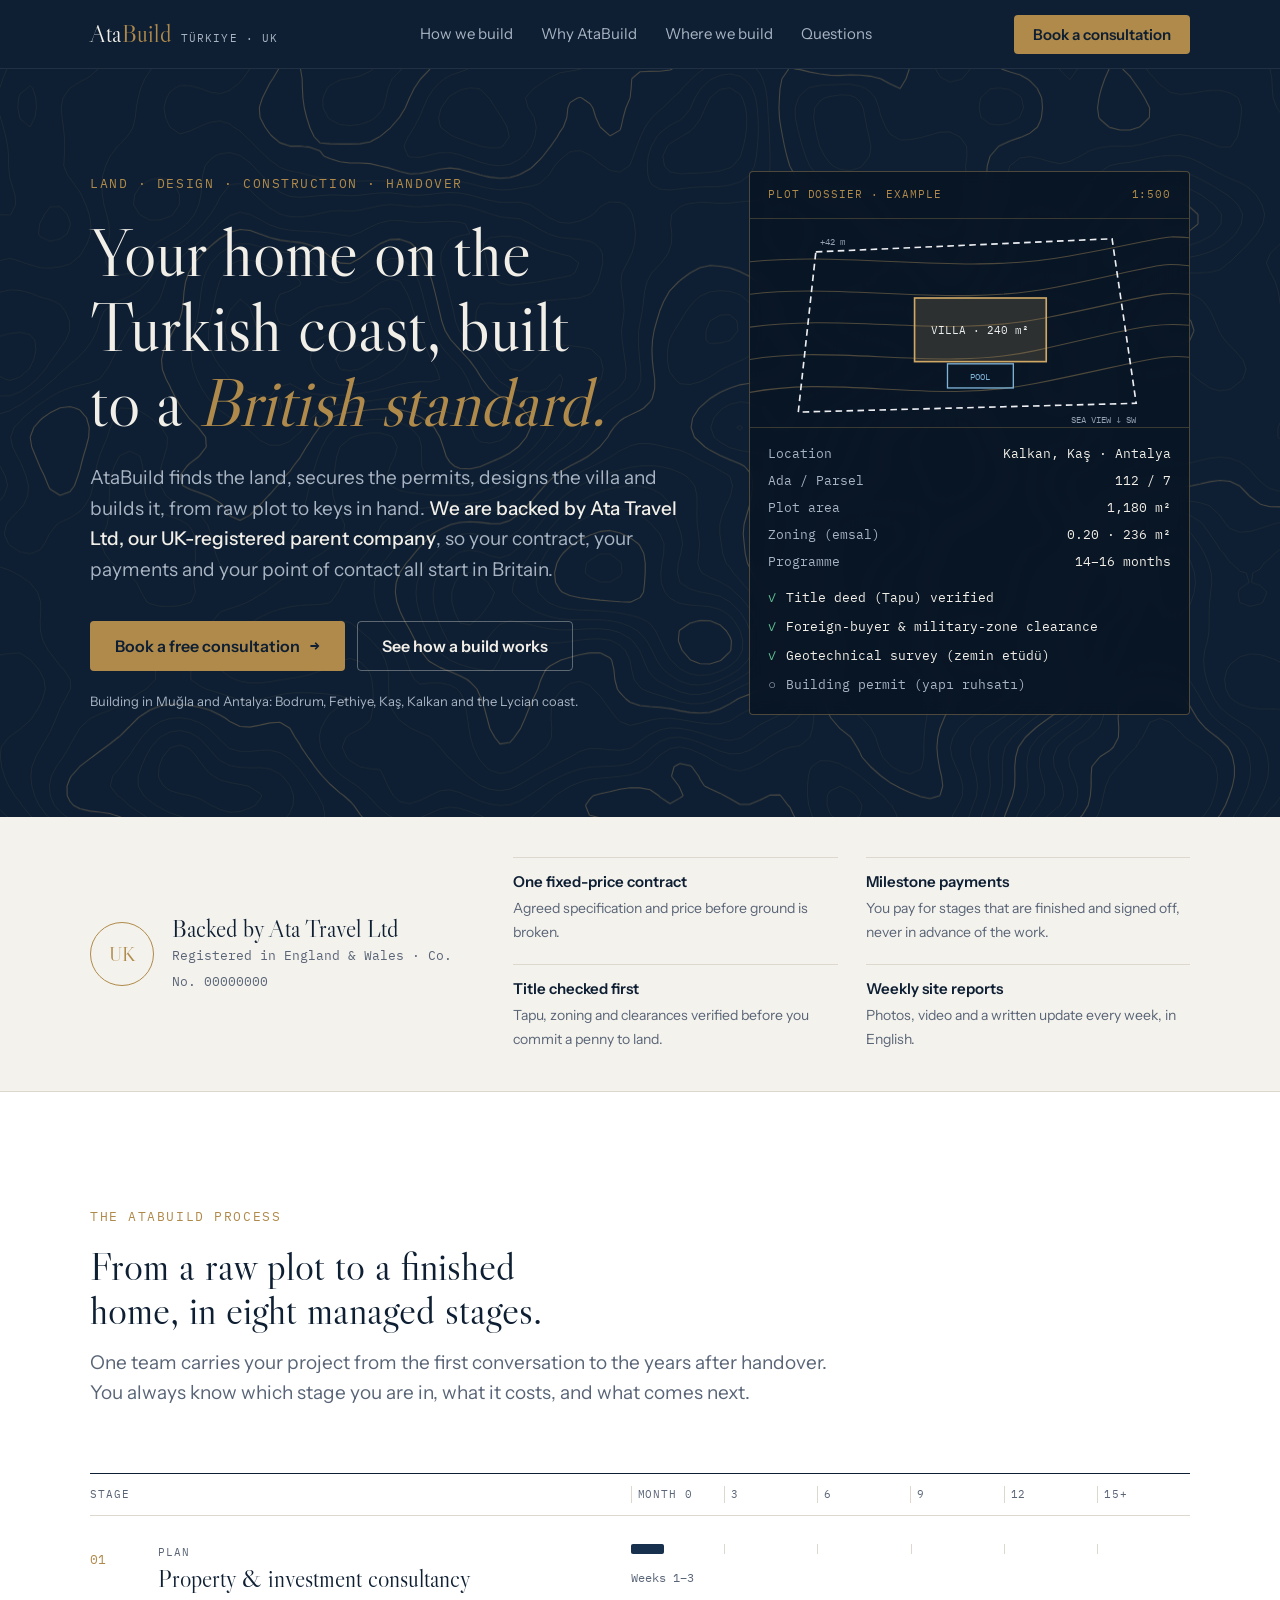
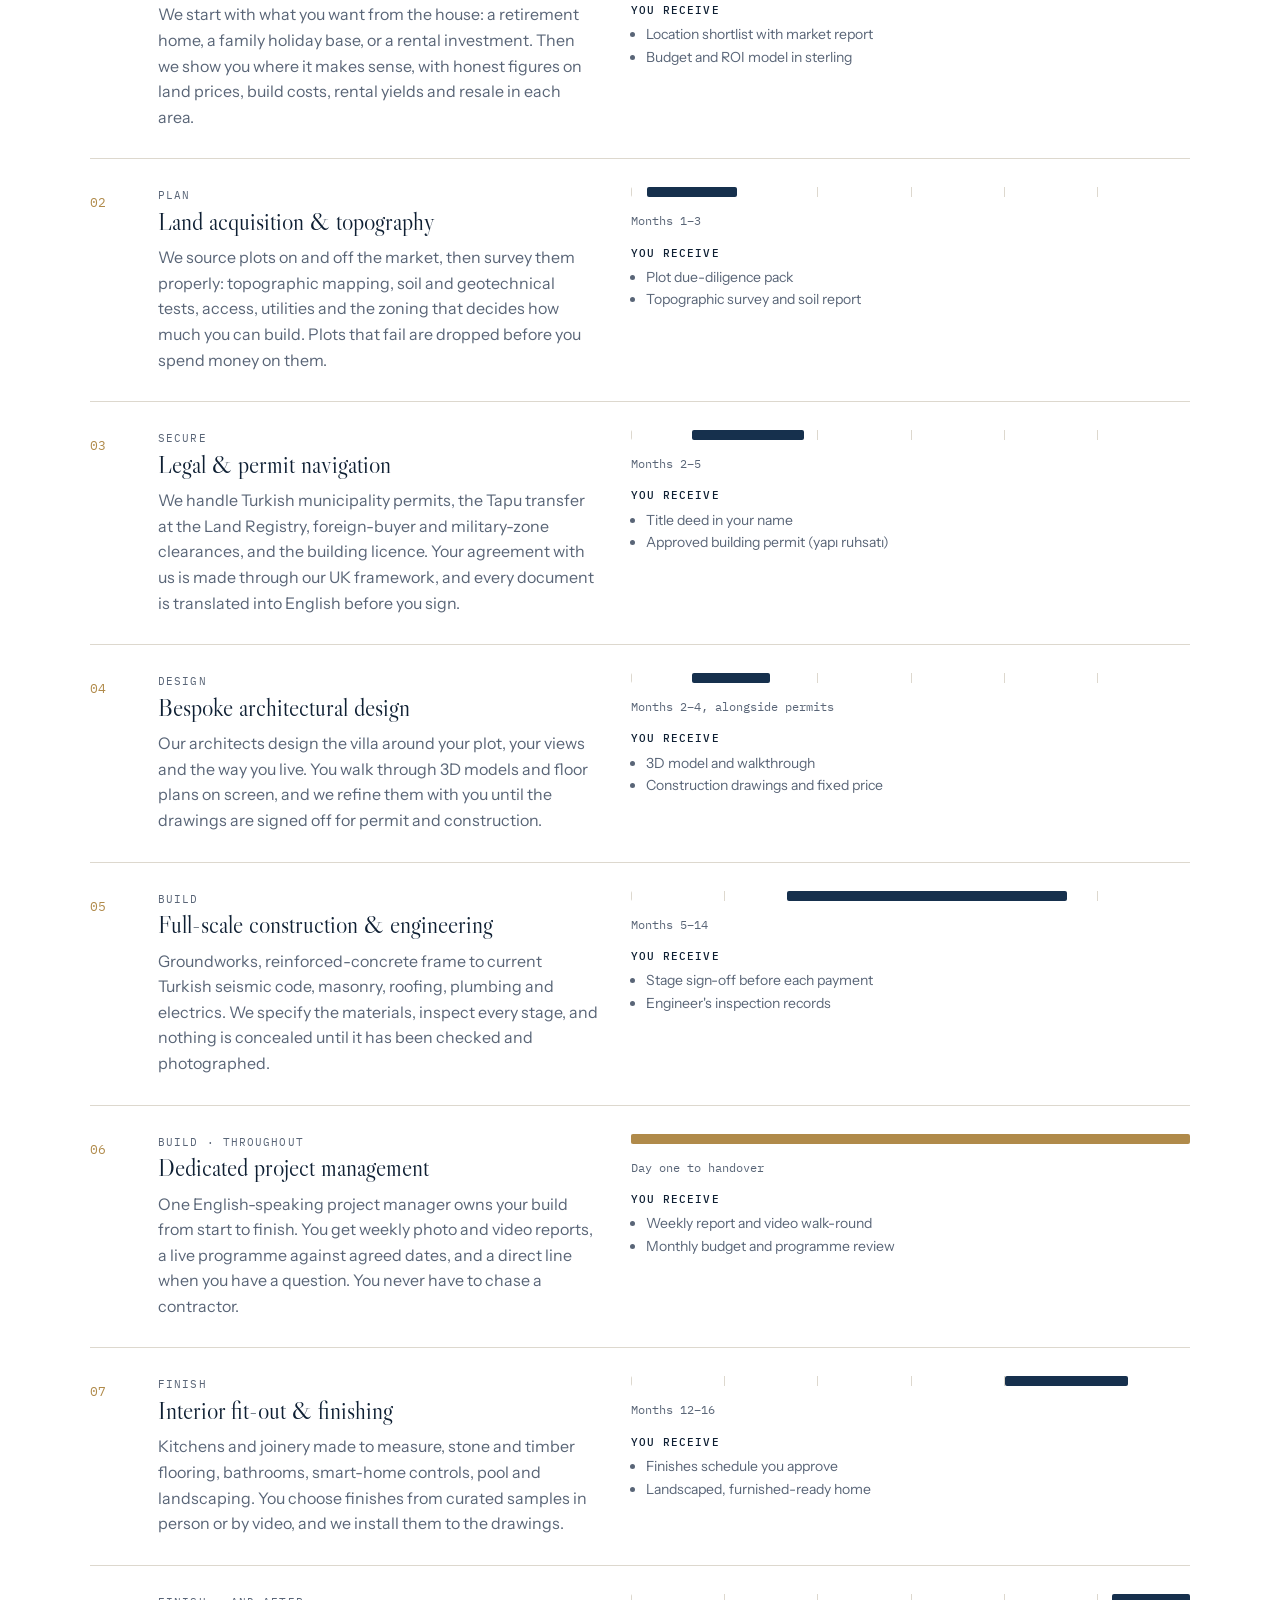
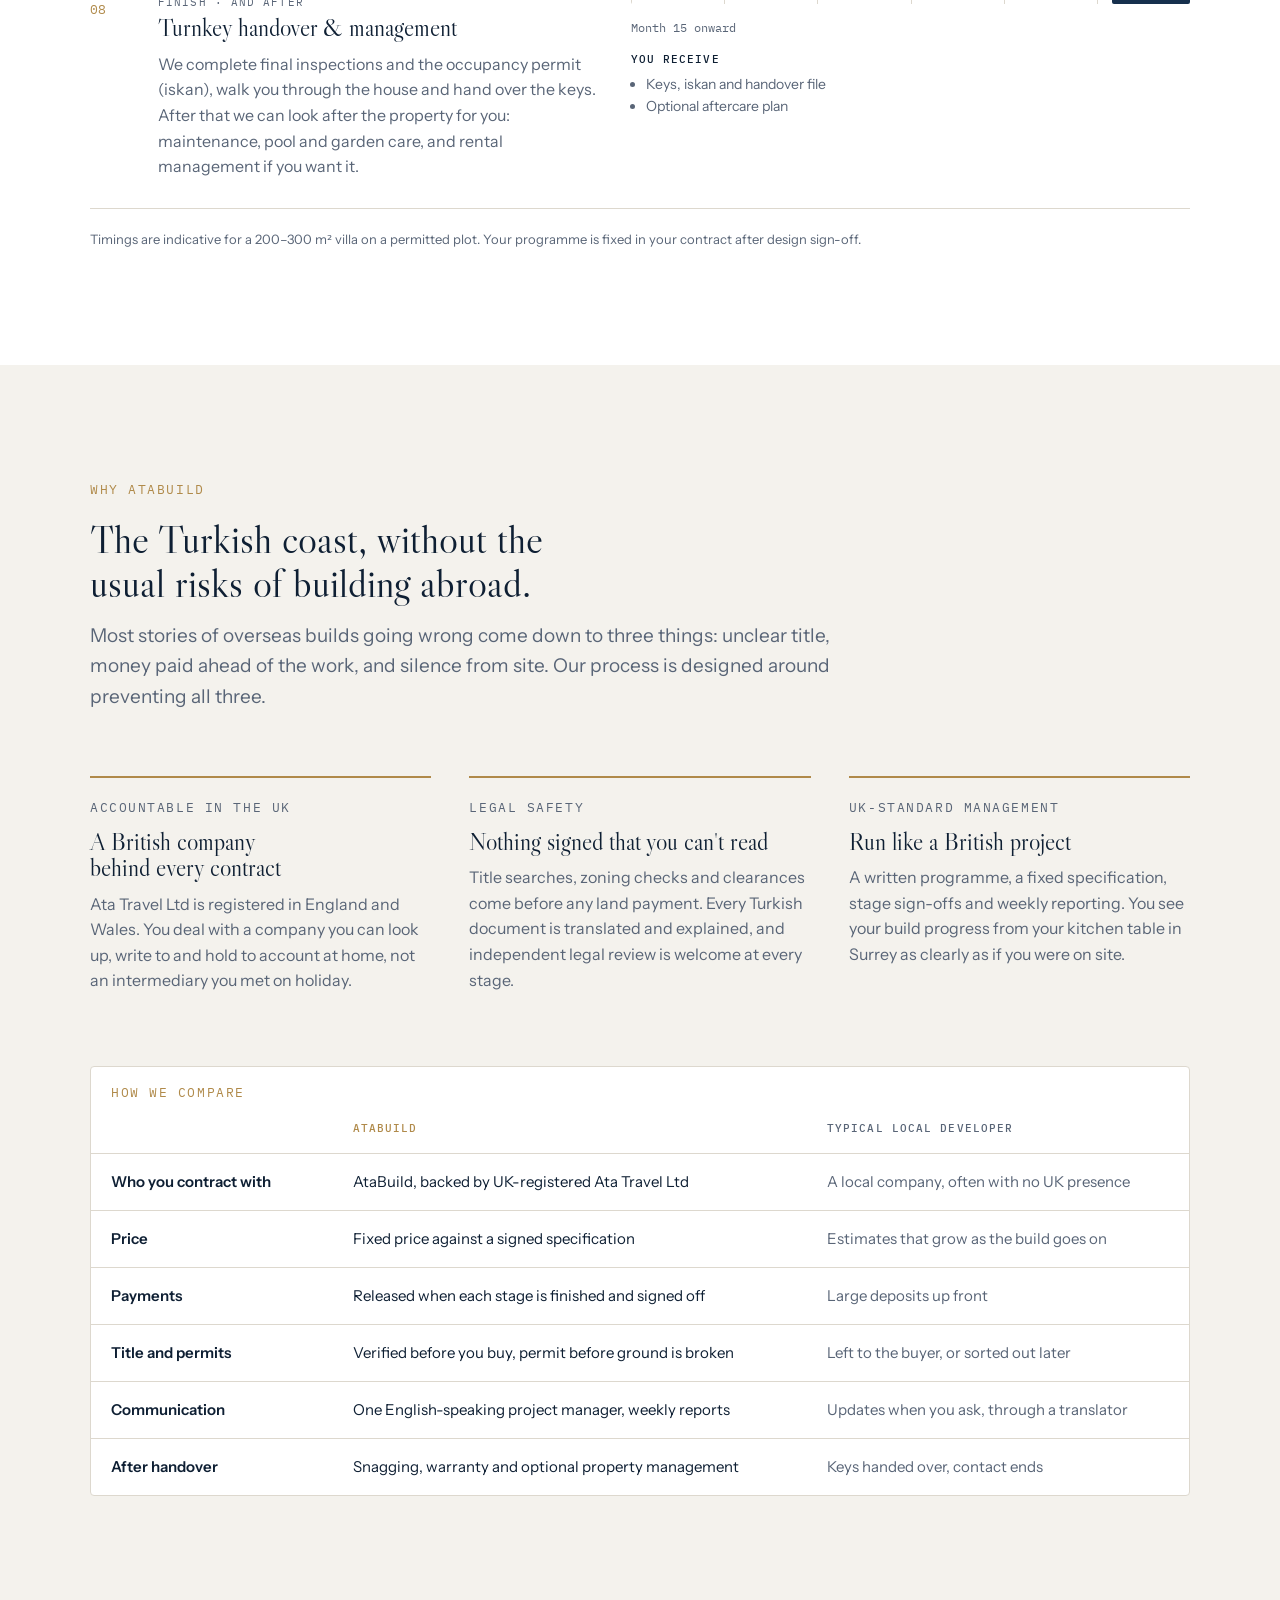
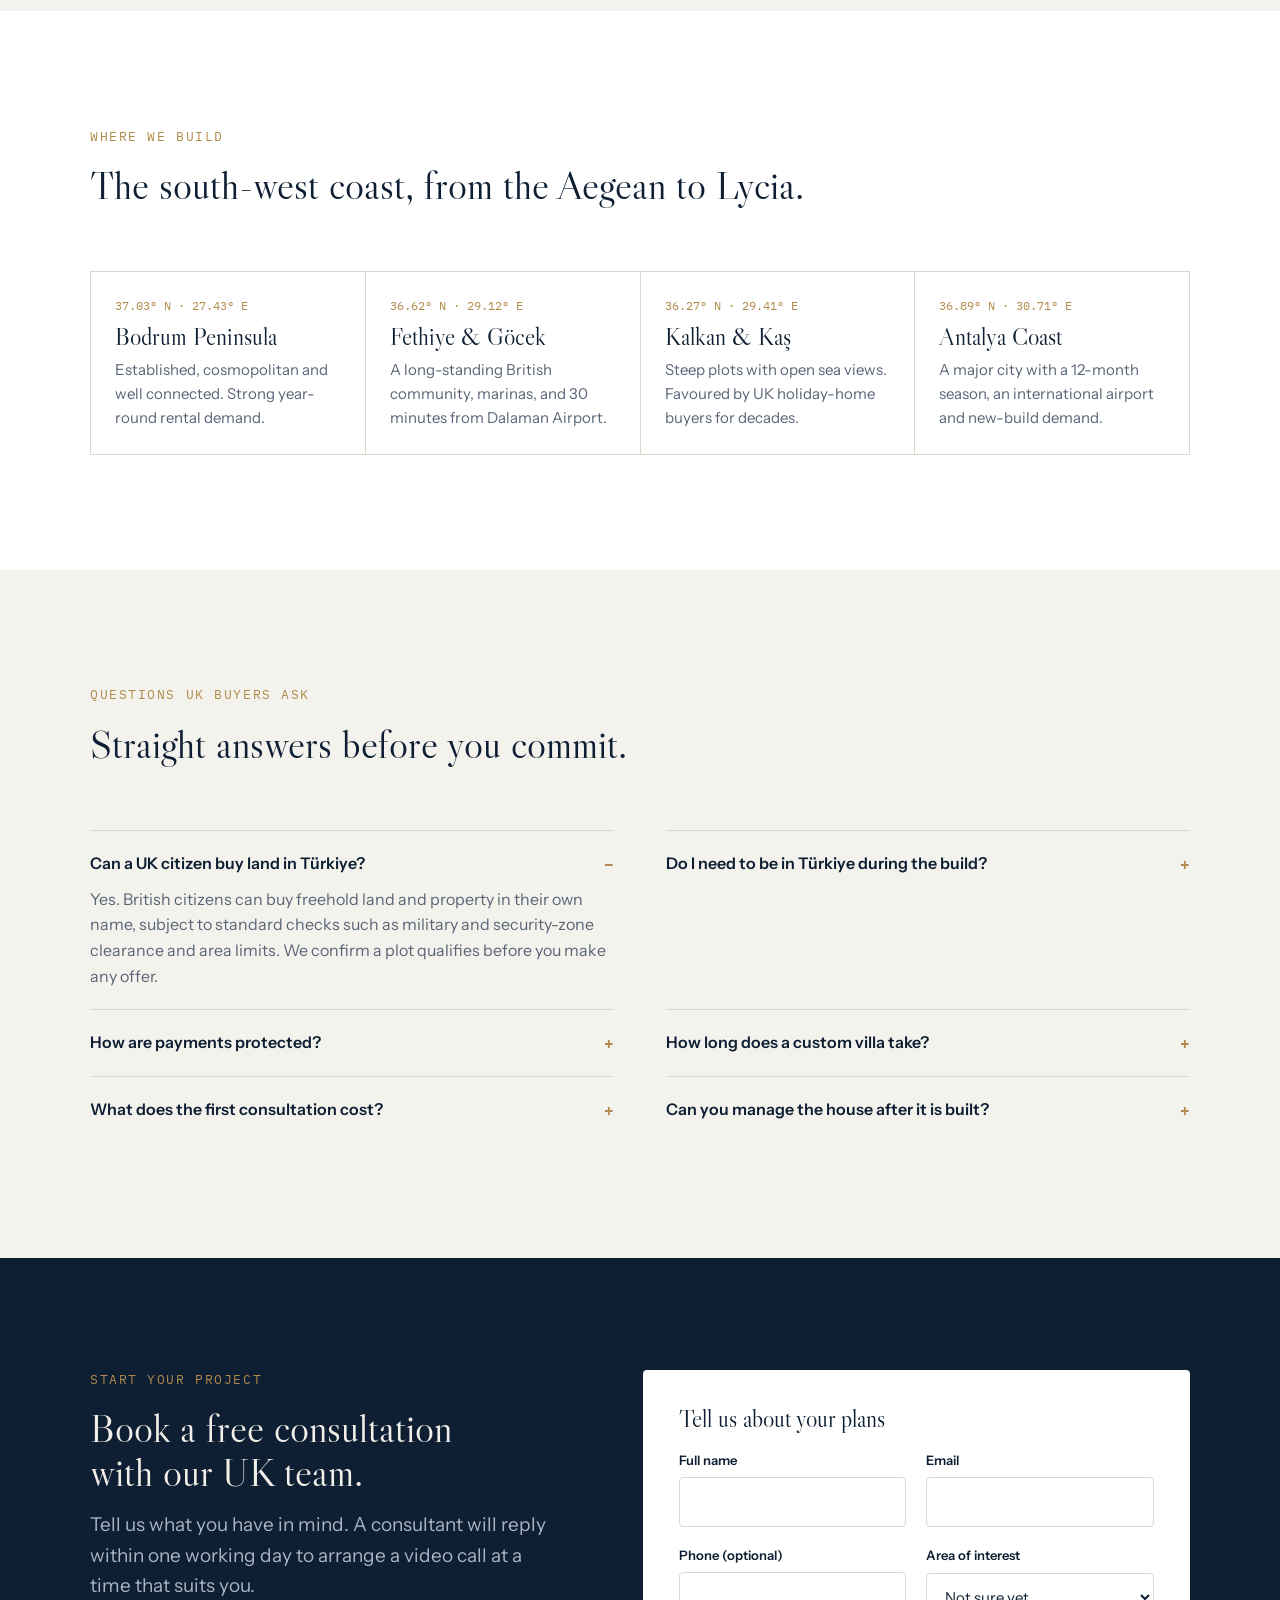
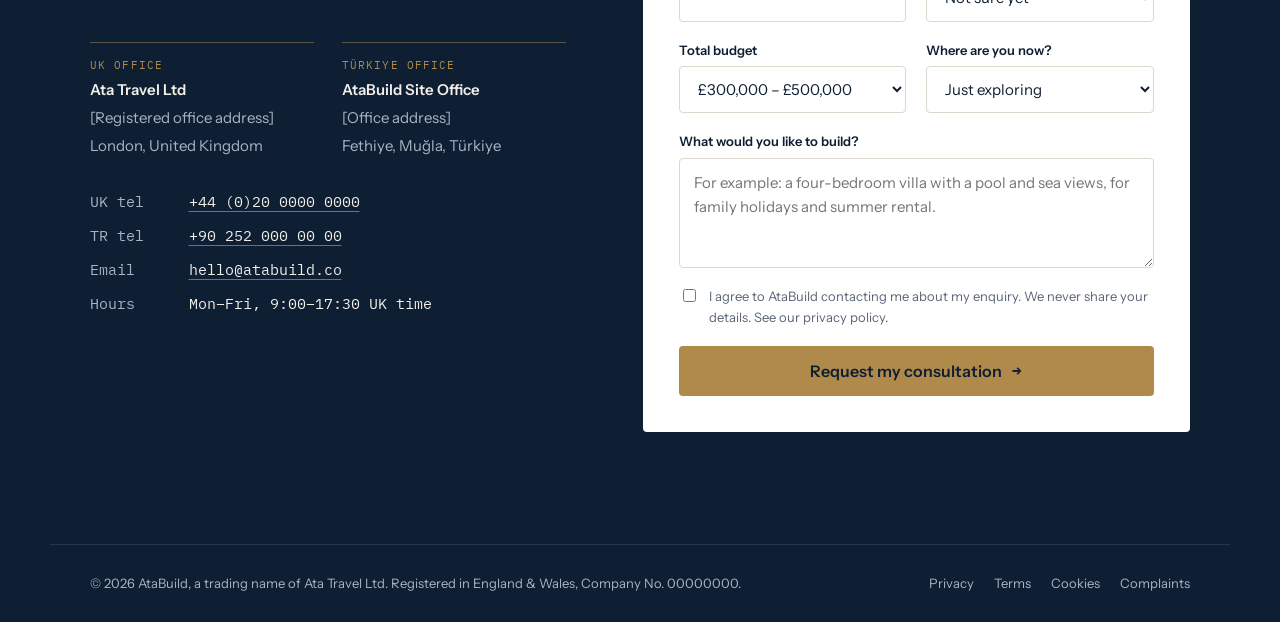
==== index.html @ a00324bf "Add AtaBuild homepage with wireframe and copy deck Co-Authored-By: Claude Opus 5.5 <noreply@anthropi" ====
<!doctype html>
<html lang="en-GB">
<head>
<meta charset="utf-8">
<meta name="viewport" content="width=device-width, initial-scale=1, viewport-fit=cover">
<title>AtaBuild</title>
<meta name="description" content="AtaBuild designs and builds custom homes on Türkiye's south-west coast for UK buyers. Land, permits, architecture, construction and handover, backed by UK-registered Ata Travel Ltd.">
<link rel="preconnect" href="https://fonts.googleapis.com">
<link rel="preconnect" href="https://fonts.gstatic.com" crossorigin>
<link rel="stylesheet" href="https://fonts.googleapis.com/css2?family=Libre+Caslon+Display&family=Instrument+Sans:wght@400;500;600&family=IBM+Plex+Mono:wght@400;500&display=swap">
<style>
/* Layout concept: a survey sheet. Navy title block up top, a plot dossier beside the headline,
   the process laid out as a construction programme (phases × months), and a site-office footer. */
:root{
  --navy:#0E1F33;        /* brand navy, constant across themes for hero + footer */
  --navy-2:#16304D;
  --gold:#B08A4A;        /* sand-gold accent */
  --gold-soft:#E4D3B2;
  --bg:#FFFFFF;
  --bg-alt:#F4F2ED;      /* sand-tinted white */
  --surface:#FFFFFF;
  --fg:#0E1F33;
  --muted:#596577;
  --line:#DDD8CE;
  --on-navy:#F2EFE8;
  --on-navy-muted:#A9B4C3;
  --ok:#2F7D5B;
  --bar:#16304D;
  --font-display:"Libre Caslon Display", "Baskerville", "Georgia", serif;
  --font-body:"Instrument Sans", "Segoe UI", system-ui, sans-serif;
  --font-mono:"IBM Plex Mono", ui-monospace, "SFMono-Regular", Menlo, monospace;
  --step--1:0.8125rem; --step-0:1rem; --step-1:1.1875rem; --step-2:1.5rem;
  --step-3:clamp(1.75rem,1.3rem + 1.8vw,2.5rem); --step-4:clamp(2.4rem,1.6rem + 3.6vw,4.25rem);
  --wrap:1180px; --gutter:clamp(16px,4vw,40px); --radius:4px;
}
@media (prefers-color-scheme: dark){
  :root:not([data-theme="light"]){
    --navy:#081321; --navy-2:#10223A; --gold:#CFA866; --gold-soft:#3A3122;
    --bg:#0B1624; --bg-alt:#0F1D2F; --surface:#122339; --fg:#ECEEF1; --muted:#9DA9B8;
    --line:#22364E; --on-navy:#ECEEF1; --on-navy-muted:#93A1B3; --ok:#5FBF92; --bar:#4F7299; color-scheme:dark;
  }
}
:root[data-theme="dark"]{
  --navy:#081321; --navy-2:#10223A; --gold:#CFA866; --gold-soft:#3A3122;
  --bg:#0B1624; --bg-alt:#0F1D2F; --surface:#122339; --fg:#ECEEF1; --muted:#9DA9B8;
  --line:#22364E; --on-navy:#ECEEF1; --on-navy-muted:#93A1B3; --ok:#5FBF92; --bar:#4F7299; color-scheme:dark;
}

*{box-sizing:border-box}
html{scroll-behavior:smooth}
@media (prefers-reduced-motion: reduce){html{scroll-behavior:auto}*{transition:none!important;animation:none!important}}
body{margin:0;background:var(--bg);color:var(--fg);font-family:var(--font-body);font-size:var(--step-0);line-height:1.6;-webkit-font-smoothing:antialiased}
img{max-width:100%}
a{color:inherit}
:focus-visible{outline:2px solid var(--gold);outline-offset:3px}
h1,h2,h3{font-family:var(--font-display);font-weight:400;line-height:1.1;text-wrap:balance;margin:0}
p{margin:0}
.wrap{max-width:var(--wrap);margin-inline:auto;padding-inline:var(--gutter)}
.eyebrow{font-family:var(--font-mono);font-size:var(--step--1);letter-spacing:.12em;text-transform:uppercase;color:var(--gold)}
.lede{color:var(--muted);font-size:var(--step-1);max-width:60ch}
.section{padding-block:clamp(64px,9vw,120px)}
.section-head{display:grid;gap:16px;margin-bottom:clamp(40px,5vw,64px);max-width:760px}
.section-head h2{font-size:var(--step-3)}

/* Buttons */
.btn{display:inline-flex;align-items:center;gap:10px;font:600 var(--step-0)/1 var(--font-body);padding:16px 24px;border-radius:var(--radius);text-decoration:none;border:1px solid transparent;cursor:pointer;transition:background .2s,color .2s,border-color .2s}
.btn-gold{background:var(--gold);color:#0E1F33}
.btn-gold:hover{background:#C9A260}
.btn-ghost{border-color:rgba(242,239,232,.35);color:var(--on-navy)}
.btn-ghost:hover{border-color:var(--gold);color:var(--gold)}
.btn .arrow{font-family:var(--font-mono)}

/* Header */
.site-header{position:sticky;top:env(safe-area-inset-top,0px);z-index:20;background:var(--navy);color:var(--on-navy);border-bottom:1px solid rgba(255,255,255,.08)}
.nav{display:flex;align-items:center;justify-content:space-between;gap:24px;min-height:68px;flex-wrap:wrap}
.logo{display:flex;align-items:baseline;gap:10px;text-decoration:none}
.logo b{font-family:var(--font-display);font-weight:400;font-size:1.5rem;letter-spacing:.01em}
.logo b span{color:var(--gold)}
.logo small{font-family:var(--font-mono);font-size:.6875rem;letter-spacing:.1em;color:var(--on-navy-muted);text-transform:uppercase}
.nav ul{display:flex;gap:28px;list-style:none;margin:0;padding:0;font-size:.9375rem}
.nav ul a{text-decoration:none;color:var(--on-navy-muted)}
.nav ul a:hover{color:var(--on-navy)}
.nav .btn{padding:11px 18px;font-size:.9375rem}
@media (max-width:880px){.nav ul{display:none}}
@media (max-width:420px){.logo small{display:none}}

/* Hero */
.hero{position:relative;background:var(--navy);color:var(--on-navy);overflow:hidden}
.hero canvas{position:absolute;inset:0;width:100%;height:100%;opacity:.55}
.hero-inner{position:relative;display:grid;grid-template-columns:minmax(0,1.35fr) minmax(0,1fr);gap:clamp(32px,5vw,72px);align-items:center;padding-block:clamp(56px,8vw,112px)}
@media (max-width:900px){.hero-inner{grid-template-columns:minmax(0,1fr)}}
.hero h1{font-size:var(--step-4);margin-block:20px 24px}
.hero h1 em{font-style:italic;color:var(--gold)}
.hero .sub{font-size:var(--step-1);color:var(--on-navy-muted);max-width:56ch}
.hero .sub strong{color:var(--on-navy);font-weight:500}
.ctas{display:flex;flex-wrap:wrap;gap:12px;margin-top:36px}
.hero-note{margin-top:20px;font-size:var(--step--1);color:var(--on-navy-muted)}

/* Plot dossier card */
.dossier{background:rgba(8,19,33,.72);backdrop-filter:blur(6px);border:1px solid rgba(207,168,102,.35);border-radius:var(--radius);font-family:var(--font-mono);font-size:.8125rem;min-width:0}
.dossier header{display:flex;justify-content:space-between;gap:12px;padding:14px 18px;border-bottom:1px solid rgba(207,168,102,.25);color:var(--gold);letter-spacing:.08em;text-transform:uppercase;font-size:.6875rem}
.dossier svg{display:block;width:100%;height:auto;border-bottom:1px solid rgba(207,168,102,.25)}
.dossier dl{display:grid;grid-template-columns:auto 1fr;gap:6px 16px;margin:0;padding:16px 18px;color:var(--on-navy-muted)}
.dossier dd{margin:0;color:var(--on-navy);text-align:right;font-variant-numeric:tabular-nums}
.dossier ol{list-style:none;margin:0;padding:0 18px 18px;display:grid;gap:8px;color:var(--on-navy)}
.dossier li{display:flex;gap:10px;align-items:baseline}
.dossier li::before{content:"✓";color:#5FBF92}
.dossier li.pending::before{content:"○";color:var(--on-navy-muted)}
.dossier li.pending{color:var(--on-navy-muted)}

/* Trust banner */
.trust{background:var(--bg-alt);border-bottom:1px solid var(--line)}
.trust-inner{display:grid;grid-template-columns:minmax(0,1.1fr) minmax(0,2fr);gap:clamp(24px,4vw,56px);padding-block:40px;align-items:center}
@media (max-width:900px){.trust-inner{grid-template-columns:minmax(0,1fr)}}
.seal{display:flex;gap:18px;align-items:center}
.seal-mark{flex:none;width:64px;height:64px;border-radius:50%;border:1.5px solid var(--gold);display:grid;place-items:center;font-family:var(--font-display);font-size:1.25rem;color:var(--gold)}
.seal strong{display:block;font-family:var(--font-display);font-weight:400;font-size:var(--step-2);line-height:1.15}
.seal span{font-family:var(--font-mono);font-size:var(--step--1);color:var(--muted)}
.guarantees{display:grid;grid-template-columns:repeat(2,minmax(0,1fr));gap:20px 28px;list-style:none;margin:0;padding:0}
@media (max-width:460px){.guarantees{grid-template-columns:minmax(0,1fr)}}
.guarantees li{border-top:1px solid var(--line);padding-top:12px;font-size:.9375rem;min-width:0}
.guarantees b{display:block;font-weight:600;margin-bottom:2px}
.guarantees span{color:var(--muted);font-size:.875rem}

/* Process programme */
.programme{border-top:1px solid var(--fg)}
.scale{display:grid;grid-template-columns:minmax(0,1fr) minmax(0,1.1fr);gap:32px;padding-block:12px;border-bottom:1px solid var(--line);font-family:var(--font-mono);font-size:.6875rem;letter-spacing:.08em;text-transform:uppercase;color:var(--muted)}
.months{display:grid;grid-template-columns:repeat(6,1fr)}
.months span{border-left:1px solid var(--line);padding-left:6px}
.step{display:grid;grid-template-columns:minmax(0,1fr) minmax(0,1.1fr);gap:32px;padding-block:28px;border-bottom:1px solid var(--line)}
.step-main{display:grid;grid-template-columns:3.25rem minmax(0,1fr);gap:4px 16px;min-width:0}
.step-no{font-family:var(--font-mono);font-size:var(--step--1);color:var(--gold);padding-top:6px;grid-row:span 3}
.step-phase{font-family:var(--font-mono);font-size:.6875rem;letter-spacing:.1em;text-transform:uppercase;color:var(--muted)}
.step h3{font-size:var(--step-2)}
.step p{color:var(--muted);margin-top:6px;max-width:58ch}
.step-side{display:grid;gap:14px;align-content:start;min-width:0}
.bar{position:relative;height:10px;background:repeating-linear-gradient(90deg,var(--line) 0 1px,transparent 1px calc(100%/6));border-radius:2px}
.bar i{position:absolute;top:0;bottom:0;background:var(--bar);border-radius:2px}
.bar i.gold{background:var(--gold)}
.bar-label{font-family:var(--font-mono);font-size:.75rem;color:var(--muted)}
.receive{font-size:.875rem}
.receive b{font-family:var(--font-mono);font-weight:500;font-size:.6875rem;letter-spacing:.1em;text-transform:uppercase;color:var(--fg);display:block;margin-bottom:4px}
.receive ul{margin:0;padding-left:1.1em;color:var(--muted)}
.prog-note{margin-top:20px;font-size:var(--step--1);color:var(--muted)}
@media (max-width:820px){
  .scale{display:none}
  .step,.scale{grid-template-columns:minmax(0,1fr);gap:18px}
  .step-side{padding-left:calc(3.25rem + 16px)}
}
@media (max-width:420px){.step-main{grid-template-columns:minmax(0,1fr)}.step-no{grid-row:auto;padding:0}.step-side{padding-left:0}}

/* Why */
.why{background:var(--bg-alt)}
.pillars{display:grid;grid-template-columns:repeat(3,minmax(0,1fr));gap:clamp(24px,3vw,40px);margin-bottom:clamp(48px,6vw,72px)}
@media (max-width:820px){.pillars{grid-template-columns:minmax(0,1fr)}}
.pillar{border-top:2px solid var(--gold);padding-top:20px;display:grid;gap:10px;align-content:start}
.pillar h3{font-size:var(--step-2)}
.pillar p{color:var(--muted)}
.table-wrap{overflow-x:auto;background:var(--surface);border:1px solid var(--line);border-radius:var(--radius)}
table{width:100%;border-collapse:collapse;min-width:640px;font-size:.9375rem}
th,td{text-align:left;padding:16px 20px;border-bottom:1px solid var(--line);vertical-align:top}
thead th{font-family:var(--font-mono);font-weight:500;font-size:.6875rem;letter-spacing:.1em;text-transform:uppercase;color:var(--muted)}
thead th.us{color:var(--gold)}
tbody th{font-weight:600;width:22%}
td.us{color:var(--fg)}
td.them{color:var(--muted)}
tbody tr:last-child>*{border-bottom:0}

/* Regions */
.regions{display:grid;grid-template-columns:repeat(4,minmax(0,1fr));gap:1px;background:var(--line);border:1px solid var(--line)}
@media (max-width:900px){.regions{grid-template-columns:repeat(2,minmax(0,1fr))}}
@media (max-width:460px){.regions{grid-template-columns:minmax(0,1fr)}}
.region{background:var(--bg);padding:24px;display:grid;gap:8px;align-content:start}
.region .coord{font-family:var(--font-mono);font-size:.75rem;color:var(--gold);font-variant-numeric:tabular-nums}
.region h3{font-size:var(--step-2)}
.region p{color:var(--muted);font-size:.9375rem}

/* FAQ */
.faq{display:grid;grid-template-columns:repeat(2,minmax(0,1fr));gap:0 clamp(24px,4vw,64px)}
@media (max-width:820px){.faq{grid-template-columns:minmax(0,1fr)}}
.faq details{border-top:1px solid var(--line);padding-block:20px}
.faq summary{cursor:pointer;font-weight:600;list-style:none;display:flex;justify-content:space-between;gap:16px}
.faq summary::-webkit-details-marker{display:none}
.faq summary::after{content:"+";font-family:var(--font-mono);color:var(--gold)}
.faq details[open] summary::after{content:"−"}
.faq details p{color:var(--muted);margin-top:10px;max-width:60ch}

/* Contact / footer */
.contact{background:var(--navy);color:var(--on-navy)}
.contact-grid{display:grid;grid-template-columns:minmax(0,1fr) minmax(0,1.15fr);gap:clamp(40px,6vw,88px);padding-block:clamp(64px,9vw,112px)}
@media (max-width:900px){.contact-grid{grid-template-columns:minmax(0,1fr)}}
.contact h2{font-size:var(--step-3);margin-block:16px}
.contact .lede{color:var(--on-navy-muted)}
.offices{display:grid;grid-template-columns:repeat(2,minmax(0,1fr));gap:28px;margin-top:40px}
@media (max-width:460px){.offices{grid-template-columns:minmax(0,1fr)}}
.office{border-top:1px solid rgba(207,168,102,.4);padding-top:14px;display:grid;gap:4px;font-size:.9375rem;color:var(--on-navy-muted)}
.office b{color:var(--on-navy);font-weight:600}
.office .tag{font-family:var(--font-mono);font-size:.6875rem;letter-spacing:.1em;text-transform:uppercase;color:var(--gold)}
.direct{margin-top:32px;display:grid;gap:10px;font-family:var(--font-mono);font-size:.9375rem}
.direct div{display:flex;flex-wrap:wrap;gap:4px 16px}
.direct span{color:var(--on-navy-muted);min-width:5.5em}
.direct a{color:var(--on-navy);text-decoration-color:rgba(207,168,102,.6);text-underline-offset:4px;user-select:all}

form{background:var(--surface);color:var(--fg);border-radius:var(--radius);padding:clamp(22px,3vw,36px);display:grid;grid-template-columns:repeat(2,minmax(0,1fr));gap:18px 20px;align-content:start}
@media (max-width:520px){form{grid-template-columns:minmax(0,1fr)}}
form h3{grid-column:1/-1;font-size:var(--step-2)}
form .full{grid-column:1/-1}
.field{display:grid;gap:6px;min-width:0}
label{font-size:.8125rem;font-weight:600}
input,select,textarea{font:inherit;font-size:.9375rem;color:var(--fg);background:var(--bg);border:1px solid var(--line);border-radius:var(--radius);padding:12px 14px;width:100%}
textarea{min-height:110px;resize:vertical}
input:focus,select:focus,textarea:focus{outline:2px solid var(--gold);outline-offset:0;border-color:var(--gold)}
.check{display:flex;gap:10px;align-items:flex-start;font-size:.8125rem;color:var(--muted);font-weight:400}
.check input{width:auto;margin-top:3px}
form .btn{justify-content:center;width:100%}
.form-msg{font-size:.875rem;color:var(--ok)}
.form-err{font-size:.875rem;color:#C0503A}

.legal{border-top:1px solid rgba(255,255,255,.1);padding-block:28px;display:flex;flex-wrap:wrap;justify-content:space-between;gap:12px 32px;font-size:.8125rem;color:var(--on-navy-muted)}
.legal nav{display:flex;flex-wrap:wrap;gap:20px}
.legal a{text-decoration:none}
.legal a:hover{color:var(--on-navy)}
</style>
</head>
<body>

<header class="site-header">
  <div class="wrap nav">
    <a class="logo" href="#top" aria-label="AtaBuild home"><b>Ata<span>Build</span></b><small>Türkiye · UK</small></a>
    <ul>
      <li><a href="#process">How we build</a></li>
      <li><a href="#why">Why AtaBuild</a></li>
      <li><a href="#regions">Where we build</a></li>
      <li><a href="#faq">Questions</a></li>
    </ul>
    <a class="btn btn-gold" href="#contact">Book a consultation</a>
  </div>
</header>

<main id="top">

<!-- HERO -->
<section class="hero" aria-labelledby="hero-title">
  <canvas id="contours" aria-hidden="true"></canvas>
  <div class="wrap hero-inner">
    <div>
      <p class="eyebrow">Land · Design · Construction · Handover</p>
      <h1 id="hero-title">Your home on the Turkish coast, built to a <em>British standard.</em></h1>
      <p class="sub">AtaBuild finds the land, secures the permits, designs the villa and builds it, from raw plot to keys in hand. <strong>We are backed by Ata Travel Ltd, our UK-registered parent company</strong>, so your contract, your payments and your point of contact all start in Britain.</p>
      <div class="ctas">
        <a class="btn btn-gold" href="#contact">Book a free consultation <span class="arrow">→</span></a>
        <a class="btn btn-ghost" href="#process">See how a build works</a>
      </div>
      <p class="hero-note">Building in Muğla and Antalya: Bodrum, Fethiye, Kaş, Kalkan and the Lycian coast.</p>
    </div>

    <aside class="dossier" aria-label="Example plot dossier">
      <header><span>Plot dossier · example</span><span>1:500</span></header>
      <svg viewBox="0 0 400 190" role="img" aria-label="Site plan of a sloping coastal plot with a villa footprint">
        <g fill="none" stroke="#CFA866" stroke-opacity=".35" stroke-width="1">
          <path d="M-10 160 C 80 140, 160 170, 260 150 S 380 120, 410 128"/>
          <path d="M-10 130 C 70 112, 170 140, 260 120 S 370 92, 410 98"/>
          <path d="M-10 100 C 90 84, 170 110, 270 90 S 370 64, 410 70"/>
          <path d="M-10 70 C 80 56, 180 82, 280 62 S 370 38, 410 44"/>
          <path d="M-10 40 C 90 28, 190 52, 290 34 S 370 14, 410 18"/>
        </g>
        <polygon points="60,30 330,18 352,168 44,176" fill="none" stroke="#ECEEF1" stroke-width="1.5" stroke-dasharray="6 4"/>
        <rect x="150" y="72" width="120" height="58" fill="#CFA866" fill-opacity=".18" stroke="#CFA866" stroke-width="1.5"/>
        <rect x="180" y="132" width="60" height="22" fill="none" stroke="#7FB4D9" stroke-width="1.2"/>
        <text x="210" y="105" fill="#ECEEF1" font-family="IBM Plex Mono, monospace" font-size="10" text-anchor="middle">VILLA · 240 m²</text>
        <text x="210" y="147" fill="#7FB4D9" font-family="IBM Plex Mono, monospace" font-size="8" text-anchor="middle">POOL</text>
        <text x="352" y="186" fill="#93A1B3" font-family="IBM Plex Mono, monospace" font-size="8" text-anchor="end">SEA VIEW ↓ SW</text>
        <text x="64" y="24" fill="#93A1B3" font-family="IBM Plex Mono, monospace" font-size="8">+42 m</text>
      </svg>
      <dl>
        <dt>Location</dt><dd>Kalkan, Kaş · Antalya</dd>
        <dt>Ada / Parsel</dt><dd>112 / 7</dd>
        <dt>Plot area</dt><dd>1,180 m²</dd>
        <dt>Zoning (emsal)</dt><dd>0.20 · 236 m²</dd>
        <dt>Programme</dt><dd>14–16 months</dd>
      </dl>
      <ol>
        <li>Title deed (Tapu) verified</li>
        <li>Foreign-buyer &amp; military-zone clearance</li>
        <li>Geotechnical survey (zemin etüdü)</li>
        <li class="pending">Building permit (yapı ruhsatı)</li>
      </ol>
    </aside>
  </div>
</section>

<!-- TRUST BANNER -->
<section class="trust" aria-label="Our guarantees">
  <div class="wrap trust-inner">
    <div class="seal">
      <div class="seal-mark" aria-hidden="true">UK</div>
      <div>
        <strong>Backed by Ata Travel Ltd</strong>
        <span>Registered in England &amp; Wales · Co. No. 00000000</span>
      </div>
    </div>
    <ul class="guarantees">
      <li><b>One fixed-price contract</b><span>Agreed specification and price before ground is broken.</span></li>
      <li><b>Milestone payments</b><span>You pay for stages that are finished and signed off, never in advance of the work.</span></li>
      <li><b>Title checked first</b><span>Tapu, zoning and clearances verified before you commit a penny to land.</span></li>
      <li><b>Weekly site reports</b><span>Photos, video and a written update every week, in English.</span></li>
    </ul>
  </div>
</section>

<!-- PROCESS -->
<section class="section" id="process" aria-labelledby="process-title">
  <div class="wrap">
    <div class="section-head">
      <p class="eyebrow">The AtaBuild process</p>
      <h2 id="process-title">From a raw plot to a finished home, in eight managed stages.</h2>
      <p class="lede">One team carries your project from the first conversation to the years after handover. You always know which stage you are in, what it costs, and what comes next.</p>
    </div>

    <div class="programme">
      <div class="scale" aria-hidden="true">
        <span>Stage</span>
        <div class="months"><span>Month 0</span><span>3</span><span>6</span><span>9</span><span>12</span><span>15+</span></div>
      </div>

      <article class="step">
        <div class="step-main">
          <span class="step-no">01</span>
          <span class="step-phase">Plan</span>
          <h3>Property &amp; investment consultancy</h3>
          <p>We start with what you want from the house: a retirement home, a family holiday base, or a rental investment. Then we show you where it makes sense, with honest figures on land prices, build costs, rental yields and resale in each area.</p>
        </div>
        <div class="step-side">
          <div class="bar"><i style="left:0;width:6%"></i></div>
          <span class="bar-label">Weeks 1–3</span>
          <div class="receive"><b>You receive</b><ul><li>Location shortlist with market report</li><li>Budget and ROI model in sterling</li></ul></div>
        </div>
      </article>

      <article class="step">
        <div class="step-main">
          <span class="step-no">02</span>
          <span class="step-phase">Plan</span>
          <h3>Land acquisition &amp; topography</h3>
          <p>We source plots on and off the market, then survey them properly: topographic mapping, soil and geotechnical tests, access, utilities and the zoning that decides how much you can build. Plots that fail are dropped before you spend money on them.</p>
        </div>
        <div class="step-side">
          <div class="bar"><i style="left:3%;width:16%"></i></div>
          <span class="bar-label">Months 1–3</span>
          <div class="receive"><b>You receive</b><ul><li>Plot due-diligence pack</li><li>Topographic survey and soil report</li></ul></div>
        </div>
      </article>

      <article class="step">
        <div class="step-main">
          <span class="step-no">03</span>
          <span class="step-phase">Secure</span>
          <h3>Legal &amp; permit navigation</h3>
          <p>We handle Turkish municipality permits, the Tapu transfer at the Land Registry, foreign-buyer and military-zone clearances, and the building licence. Your agreement with us is made through our UK framework, and every document is translated into English before you sign.</p>
        </div>
        <div class="step-side">
          <div class="bar"><i style="left:11%;width:20%"></i></div>
          <span class="bar-label">Months 2–5</span>
          <div class="receive"><b>You receive</b><ul><li>Title deed in your name</li><li>Approved building permit (yapı ruhsatı)</li></ul></div>
        </div>
      </article>

      <article class="step">
        <div class="step-main">
          <span class="step-no">04</span>
          <span class="step-phase">Design</span>
          <h3>Bespoke architectural design</h3>
          <p>Our architects design the villa around your plot, your views and the way you live. You walk through 3D models and floor plans on screen, and we refine them with you until the drawings are signed off for permit and construction.</p>
        </div>
        <div class="step-side">
          <div class="bar"><i style="left:11%;width:14%"></i></div>
          <span class="bar-label">Months 2–4, alongside permits</span>
          <div class="receive"><b>You receive</b><ul><li>3D model and walkthrough</li><li>Construction drawings and fixed price</li></ul></div>
        </div>
      </article>

      <article class="step">
        <div class="step-main">
          <span class="step-no">05</span>
          <span class="step-phase">Build</span>
          <h3>Full-scale construction &amp; engineering</h3>
          <p>Groundworks, reinforced-concrete frame to current Turkish seismic code, masonry, roofing, plumbing and electrics. We specify the materials, inspect every stage, and nothing is concealed until it has been checked and photographed.</p>
        </div>
        <div class="step-side">
          <div class="bar"><i style="left:28%;width:50%"></i></div>
          <span class="bar-label">Months 5–14</span>
          <div class="receive"><b>You receive</b><ul><li>Stage sign-off before each payment</li><li>Engineer's inspection records</li></ul></div>
        </div>
      </article>

      <article class="step">
        <div class="step-main">
          <span class="step-no">06</span>
          <span class="step-phase">Build · throughout</span>
          <h3>Dedicated project management</h3>
          <p>One English-speaking project manager owns your build from start to finish. You get weekly photo and video reports, a live programme against agreed dates, and a direct line when you have a question. You never have to chase a contractor.</p>
        </div>
        <div class="step-side">
          <div class="bar"><i class="gold" style="left:0;width:100%"></i></div>
          <span class="bar-label">Day one to handover</span>
          <div class="receive"><b>You receive</b><ul><li>Weekly report and video walk-round</li><li>Monthly budget and programme review</li></ul></div>
        </div>
      </article>

      <article class="step">
        <div class="step-main">
          <span class="step-no">07</span>
          <span class="step-phase">Finish</span>
          <h3>Interior fit-out &amp; finishing</h3>
          <p>Kitchens and joinery made to measure, stone and timber flooring, bathrooms, smart-home controls, pool and landscaping. You choose finishes from curated samples in person or by video, and we install them to the drawings.</p>
        </div>
        <div class="step-side">
          <div class="bar"><i style="left:67%;width:22%"></i></div>
          <span class="bar-label">Months 12–16</span>
          <div class="receive"><b>You receive</b><ul><li>Finishes schedule you approve</li><li>Landscaped, furnished-ready home</li></ul></div>
        </div>
      </article>

      <article class="step">
        <div class="step-main">
          <span class="step-no">08</span>
          <span class="step-phase">Finish · and after</span>
          <h3>Turnkey handover &amp; management</h3>
          <p>We complete final inspections and the occupancy permit (iskan), walk you through the house and hand over the keys. After that we can look after the property for you: maintenance, pool and garden care, and rental management if you want it.</p>
        </div>
        <div class="step-side">
          <div class="bar"><i style="left:86%;width:14%"></i></div>
          <span class="bar-label">Month 15 onward</span>
          <div class="receive"><b>You receive</b><ul><li>Keys, iskan and handover file</li><li>Optional aftercare plan</li></ul></div>
        </div>
      </article>
    </div>
    <p class="prog-note">Timings are indicative for a 200–300 m² villa on a permitted plot. Your programme is fixed in your contract after design sign-off.</p>
  </div>
</section>

<!-- WHY -->
<section class="section why" id="why" aria-labelledby="why-title">
  <div class="wrap">
    <div class="section-head">
      <p class="eyebrow">Why AtaBuild</p>
      <h2 id="why-title">The Turkish coast, without the usual risks of building abroad.</h2>
      <p class="lede">Most stories of overseas builds going wrong come down to three things: unclear title, money paid ahead of the work, and silence from site. Our process is designed around preventing all three.</p>
    </div>

    <div class="pillars">
      <div class="pillar">
        <p class="eyebrow">Accountable in the UK</p>
        <h3>A British company behind every contract</h3>
        <p>Ata Travel Ltd is registered in England and Wales. You deal with a company you can look up, write to and hold to account at home, not an intermediary you met on holiday.</p>
      </div>
      <div class="pillar">
        <p class="eyebrow">Legal safety</p>
        <h3>Nothing signed that you can't read</h3>
        <p>Title searches, zoning checks and clearances come before any land payment. Every Turkish document is translated and explained, and independent legal review is welcome at every stage.</p>
      </div>
      <div class="pillar">
        <p class="eyebrow">UK-standard management</p>
        <h3>Run like a British project</h3>
        <p>A written programme, a fixed specification, stage sign-offs and weekly reporting. You see your build progress from your kitchen table in Surrey as clearly as if you were on site.</p>
      </div>
    </div>

    <div class="table-wrap">
      <table>
        <caption class="eyebrow" style="text-align:left;padding:16px 20px 0">How we compare</caption>
        <thead><tr><th scope="col">&nbsp;</th><th scope="col" class="us">AtaBuild</th><th scope="col">Typical local developer</th></tr></thead>
        <tbody>
          <tr><th scope="row">Who you contract with</th><td class="us">AtaBuild, backed by UK-registered Ata Travel Ltd</td><td class="them">A local company, often with no UK presence</td></tr>
          <tr><th scope="row">Price</th><td class="us">Fixed price against a signed specification</td><td class="them">Estimates that grow as the build goes on</td></tr>
          <tr><th scope="row">Payments</th><td class="us">Released when each stage is finished and signed off</td><td class="them">Large deposits up front</td></tr>
          <tr><th scope="row">Title and permits</th><td class="us">Verified before you buy, permit before ground is broken</td><td class="them">Left to the buyer, or sorted out later</td></tr>
          <tr><th scope="row">Communication</th><td class="us">One English-speaking project manager, weekly reports</td><td class="them">Updates when you ask, through a translator</td></tr>
          <tr><th scope="row">After handover</th><td class="us">Snagging, warranty and optional property management</td><td class="them">Keys handed over, contact ends</td></tr>
        </tbody>
      </table>
    </div>
  </div>
</section>

<!-- REGIONS -->
<section class="section" id="regions" aria-labelledby="regions-title">
  <div class="wrap">
    <div class="section-head">
      <p class="eyebrow">Where we build</p>
      <h2 id="regions-title">The south-west coast, from the Aegean to Lycia.</h2>
    </div>
    <div class="regions">
      <div class="region"><span class="coord">37.03° N · 27.43° E</span><h3>Bodrum Peninsula</h3><p>Established, cosmopolitan and well connected. Strong year-round rental demand.</p></div>
      <div class="region"><span class="coord">36.62° N · 29.12° E</span><h3>Fethiye &amp; Göcek</h3><p>A long-standing British community, marinas, and 30 minutes from Dalaman Airport.</p></div>
      <div class="region"><span class="coord">36.27° N · 29.41° E</span><h3>Kalkan &amp; Kaş</h3><p>Steep plots with open sea views. Favoured by UK holiday-home buyers for decades.</p></div>
      <div class="region"><span class="coord">36.89° N · 30.71° E</span><h3>Antalya Coast</h3><p>A major city with a 12-month season, an international airport and new-build demand.</p></div>
    </div>
  </div>
</section>

<!-- FAQ -->
<section class="section why" id="faq" aria-labelledby="faq-title">
  <div class="wrap">
    <div class="section-head">
      <p class="eyebrow">Questions UK buyers ask</p>
      <h2 id="faq-title">Straight answers before you commit.</h2>
    </div>
    <div class="faq">
      <details open><summary>Can a UK citizen buy land in Türkiye?</summary><p>Yes. British citizens can buy freehold land and property in their own name, subject to standard checks such as military and security-zone clearance and area limits. We confirm a plot qualifies before you make any offer.</p></details>
      <details><summary>Do I need to be in Türkiye during the build?</summary><p>No. Many of our clients visit for the plot viewing and the handover only. With a power of attorney and our weekly reports, the rest can be managed from the UK.</p></details>
      <details><summary>How are payments protected?</summary><p>Your build is priced against a fixed specification and paid in stages. Each payment follows a finished, inspected and photographed stage, so you are never paying far ahead of the work on site.</p></details>
      <details><summary>How long does a custom villa take?</summary><p>Typically 14 to 18 months from first consultation to keys, depending on the plot and permits. Your programme is set in writing once the design is signed off.</p></details>
      <details><summary>What does the first consultation cost?</summary><p>Nothing. It is a one-hour video call with a consultant from our UK office to talk through your goals, budget and preferred areas. There is no obligation to proceed.</p></details>
      <details><summary>Can you manage the house after it is built?</summary><p>Yes. We offer maintenance, pool and garden care, key-holding and holiday-rental management, so the house is cared for while you are in the UK.</p></details>
    </div>
  </div>
</section>

<!-- CONTACT / FOOTER -->
<footer class="contact" id="contact">
  <div class="wrap contact-grid">
    <div>
      <p class="eyebrow">Start your project</p>
      <h2>Book a free consultation with our UK team.</h2>
      <p class="lede">Tell us what you have in mind. A consultant will reply within one working day to arrange a video call at a time that suits you.</p>

      <div class="offices">
        <div class="office"><span class="tag">UK office</span><b>Ata Travel Ltd</b><span>[Registered office address]</span><span>London, United Kingdom</span></div>
        <div class="office"><span class="tag">Türkiye office</span><b>AtaBuild Site Office</b><span>[Office address]</span><span>Fethiye, Muğla, Türkiye</span></div>
      </div>

      <div class="direct">
        <div><span>UK tel</span><a href="tel:+442000000000">+44 (0)20 0000 0000</a></div>
        <div><span>TR tel</span><a href="tel:+902520000000">+90 252 000 00 00</a></div>
        <div><span>Email</span><a href="mailto:hello@atabuild.co">hello@atabuild.co</a></div>
        <div><span>Hours</span>Mon–Fri, 9:00–17:30 UK time</div>
      </div>
    </div>

    <form id="enquiry" novalidate>
      <h3>Tell us about your plans</h3>
      <div class="field"><label for="f-name">Full name</label><input id="f-name" name="name" autocomplete="name" required></div>
      <div class="field"><label for="f-email">Email</label><input id="f-email" name="email" type="email" autocomplete="email" required></div>
      <div class="field"><label for="f-phone">Phone (optional)</label><input id="f-phone" name="phone" type="tel" autocomplete="tel"></div>
      <div class="field"><label for="f-region">Area of interest</label>
        <select id="f-region" name="region"><option>Not sure yet</option><option>Bodrum Peninsula</option><option>Fethiye &amp; Göcek</option><option>Kalkan &amp; Kaş</option><option>Antalya Coast</option></select></div>
      <div class="field"><label for="f-budget">Total budget</label>
        <select id="f-budget" name="budget"><option>Under £300,000</option><option selected>£300,000 – £500,000</option><option>£500,000 – £1,000,000</option><option>Over £1,000,000</option></select></div>
      <div class="field"><label for="f-stage">Where are you now?</label>
        <select id="f-stage" name="stage"><option>Just exploring</option><option>Looking for land</option><option>I already own a plot</option><option>Ready to start in 6 months</option></select></div>
      <div class="field full"><label for="f-msg">What would you like to build?</label><textarea id="f-msg" name="message" placeholder="For example: a four-bedroom villa with a pool and sea views, for family holidays and summer rental."></textarea></div>
      <label class="check full" for="f-consent"><input id="f-consent" type="checkbox" name="consent" required> I agree to AtaBuild contacting me about my enquiry. We never share your details. See our privacy policy.</label>
      <div class="full"><button class="btn btn-gold" type="submit">Request my consultation <span class="arrow">→</span></button></div>
      <p class="full form-err" id="form-err" hidden></p>
      <p class="full form-msg" id="form-msg" role="status" hidden></p>
    </form>
  </div>

  <div class="wrap legal">
    <span>© 2026 AtaBuild, a trading name of Ata Travel Ltd. Registered in England &amp; Wales, Company No. 00000000.</span>
    <nav aria-label="Legal"><a href="#">Privacy</a><a href="#">Terms</a><a href="#">Cookies</a><a href="#">Complaints</a></nav>
  </div>
</footer>
</main>

<script>
/* Topographic contour background: value noise traced with marching squares. */
(function(){
  const c=document.getElementById('contours'); if(!c) return;
  const ctx=c.getContext('2d');
  function hash(x,y){const s=Math.sin(x*127.1+y*311.7)*43758.5453;return s-Math.floor(s)}
  function noise(x,y){const xi=Math.floor(x),yi=Math.floor(y),xf=x-xi,yf=y-yi,u=xf*xf*(3-2*xf),v=yf*yf*(3-2*yf);
    const a=hash(xi,yi),b=hash(xi+1,yi),c2=hash(xi,yi+1),d=hash(xi+1,yi+1);return a+(b-a)*u+(c2-a)*v+(a-b-c2+d)*u*v}
  function field(x,y){return noise(x,y)*.6+noise(x*2.1,y*2.1)*.28+noise(x*4.3,y*4.3)*.12 + y*.06}
  function draw(){
    const r=c.getBoundingClientRect(),dpr=Math.min(window.devicePixelRatio||1,2);
    c.width=r.width*dpr;c.height=r.height*dpr;ctx.setTransform(dpr,0,0,dpr,0,0);ctx.clearRect(0,0,r.width,r.height);
    const cell=10,cols=Math.ceil(r.width/cell)+1,rows=Math.ceil(r.height/cell)+1,sc=.0042,g=[];
    for(let j=0;j<=rows;j++){g[j]=[];for(let i=0;i<=cols;i++)g[j][i]=field(i*cell*sc+3.2,j*cell*sc+1.7)}
    for(let k=1;k<22;k++){
      const lv=.1+k*.045;ctx.beginPath();
      ctx.strokeStyle=k%5===0?'rgba(207,168,102,.55)':'rgba(207,168,102,.22)';ctx.lineWidth=k%5===0?1.1:.7;
      for(let j=0;j<rows;j++)for(let i=0;i<cols;i++){
        const a=g[j][i],b=g[j][i+1],cc=g[j+1][i+1],d=g[j+1][i];
        const idx=(a>lv?8:0)|(b>lv?4:0)|(cc>lv?2:0)|(d>lv?1:0); if(idx===0||idx===15) continue;
        const x=i*cell,y=j*cell,t=(p,q)=>(lv-p)/(q-p);
        const T=[x+cell*t(a,b),y],R=[x+cell,y+cell*t(b,cc)],B=[x+cell*t(d,cc),y+cell],L=[x,y+cell*t(a,d)];
        const segs={1:[L,B],2:[B,R],3:[L,R],4:[T,R],5:[T,L,B,R],6:[T,B],7:[T,L],8:[T,L],9:[T,B],10:[T,R,L,B],11:[T,R],12:[L,R],13:[B,R],14:[L,B]}[idx];
        for(let s=0;s<segs.length;s+=2){ctx.moveTo(segs[s][0],segs[s][1]);ctx.lineTo(segs[s+1][0],segs[s+1][1])}
      }
      ctx.stroke();
    }
  }
  draw(); let t; window.addEventListener('resize',()=>{clearTimeout(t);t=setTimeout(draw,150)});
})();

/* Enquiry form: validate in the page. Connect FORM_ENDPOINT to the CRM before launch. */
(function(){
  const FORM_ENDPOINT=null;
  const f=document.getElementById('enquiry'),msg=document.getElementById('form-msg'),err=document.getElementById('form-err');
  f.addEventListener('submit',async e=>{
    e.preventDefault();msg.hidden=true;err.hidden=true;
    const name=f.name.value.trim(),email=f.email.value.trim();
    if(!name){err.textContent='Please add your name so we know who to reply to.';err.hidden=false;f.name.focus();return}
    if(!/^\S+@\S+\.\S+$/.test(email)){err.textContent='Please enter a valid email address, for example jane@example.co.uk.';err.hidden=false;f.email.focus();return}
    if(!f.consent.checked){err.textContent='Please tick the consent box so we can reply to your enquiry.';err.hidden=false;f.consent.focus();return}
    if(!FORM_ENDPOINT){msg.textContent='Thank you, '+name.split(' ')[0]+'. Your details are complete. (Preview build: this form is not yet connected, so nothing has been sent.)';msg.hidden=false;return}
    try{const r=await fetch(FORM_ENDPOINT,{method:'POST',body:new FormData(f)});if(!r.ok)throw 0;
      msg.textContent='Thank you, '+name.split(' ')[0]+'. Your enquiry has reached our UK office. We will reply within one working day.';msg.hidden=false;f.reset()}
    catch(_){err.textContent='Your enquiry did not send. Please try again, or email hello@atabuild.co directly.';err.hidden=false}
  });
})();
</script>
</body>
</html>
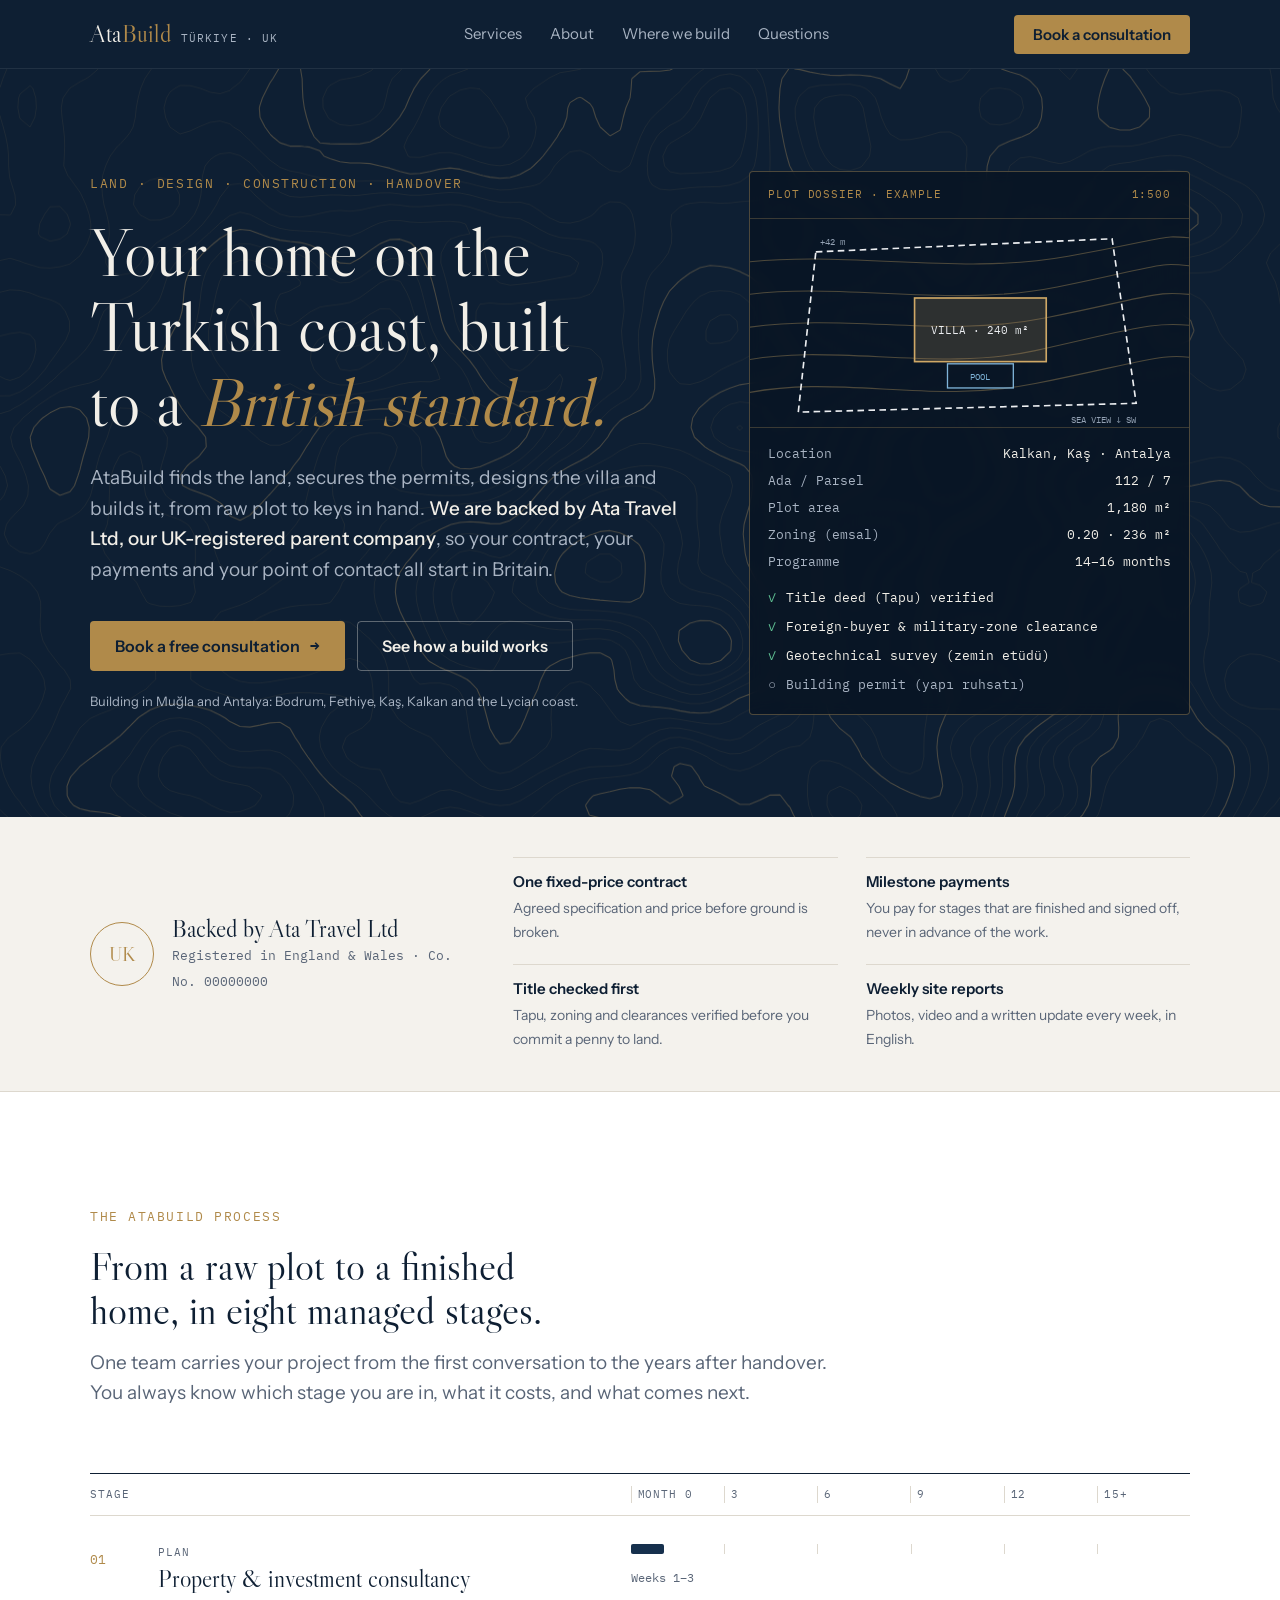
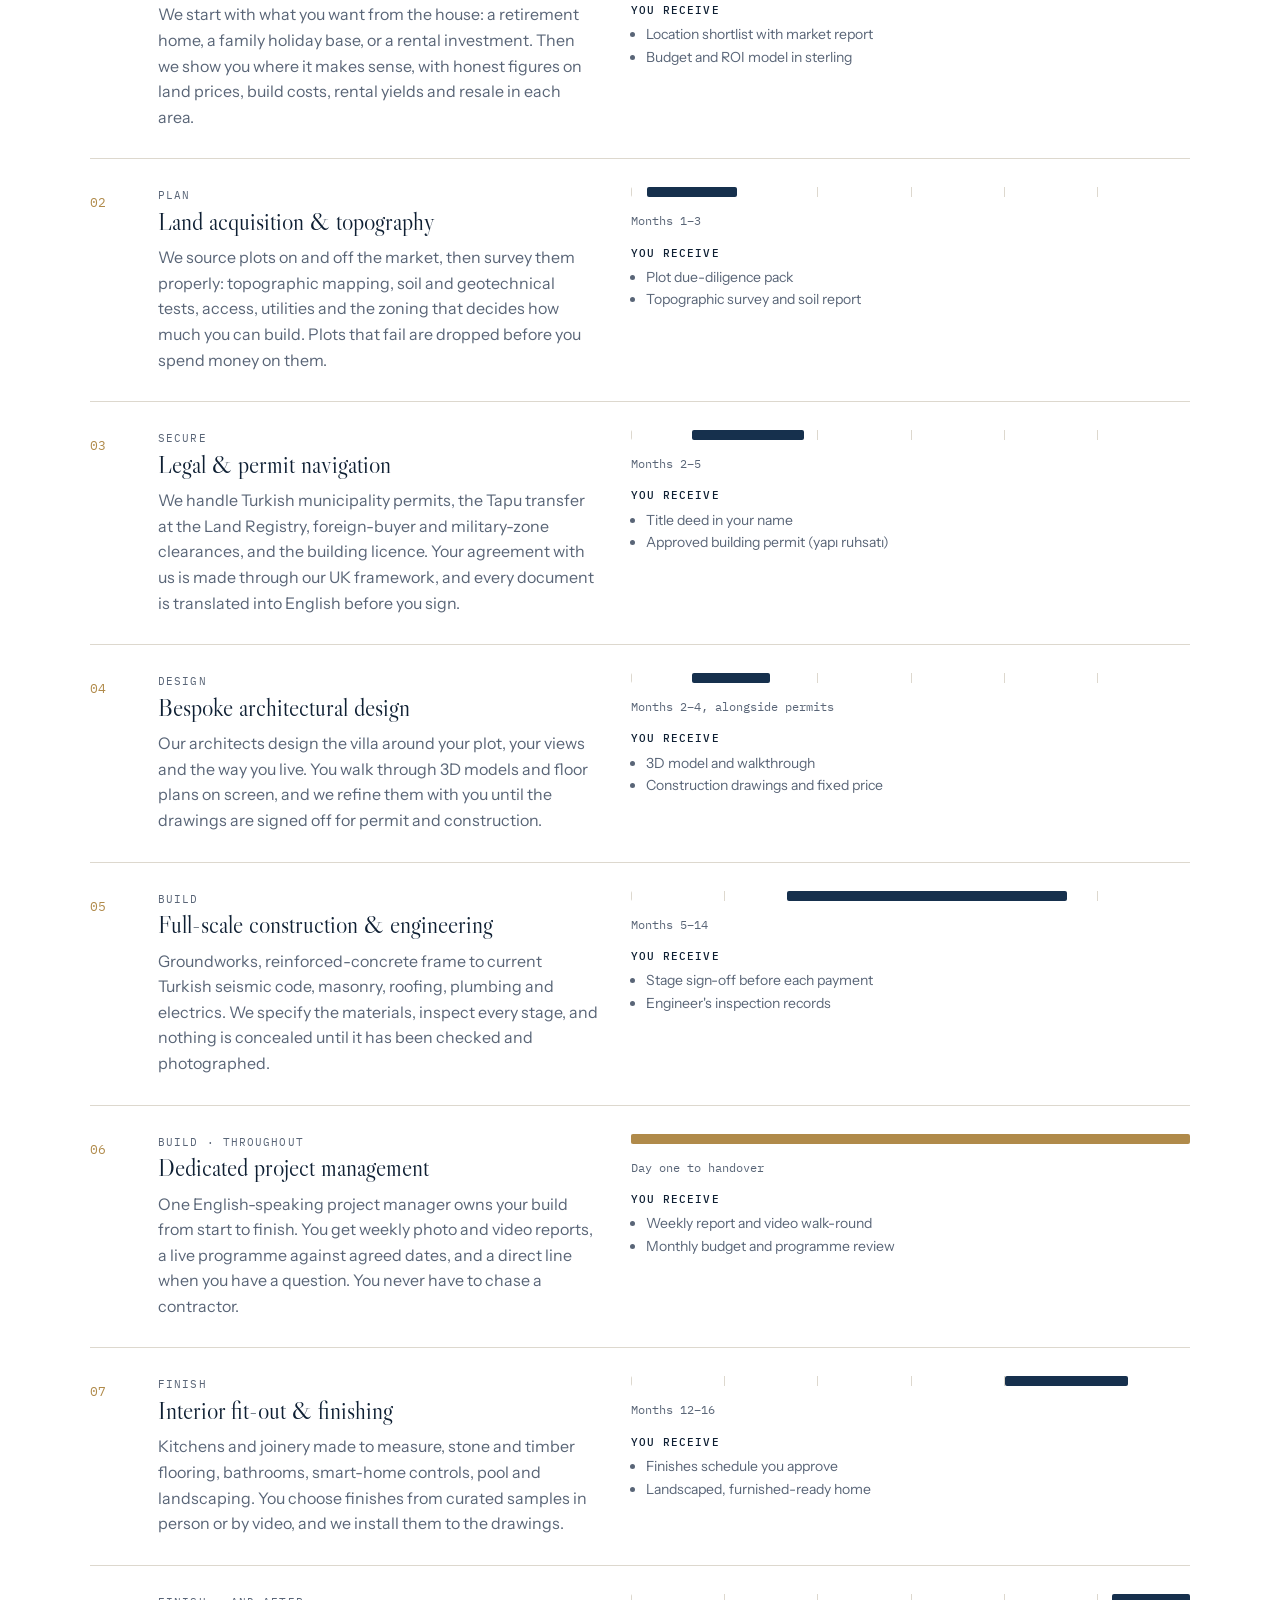
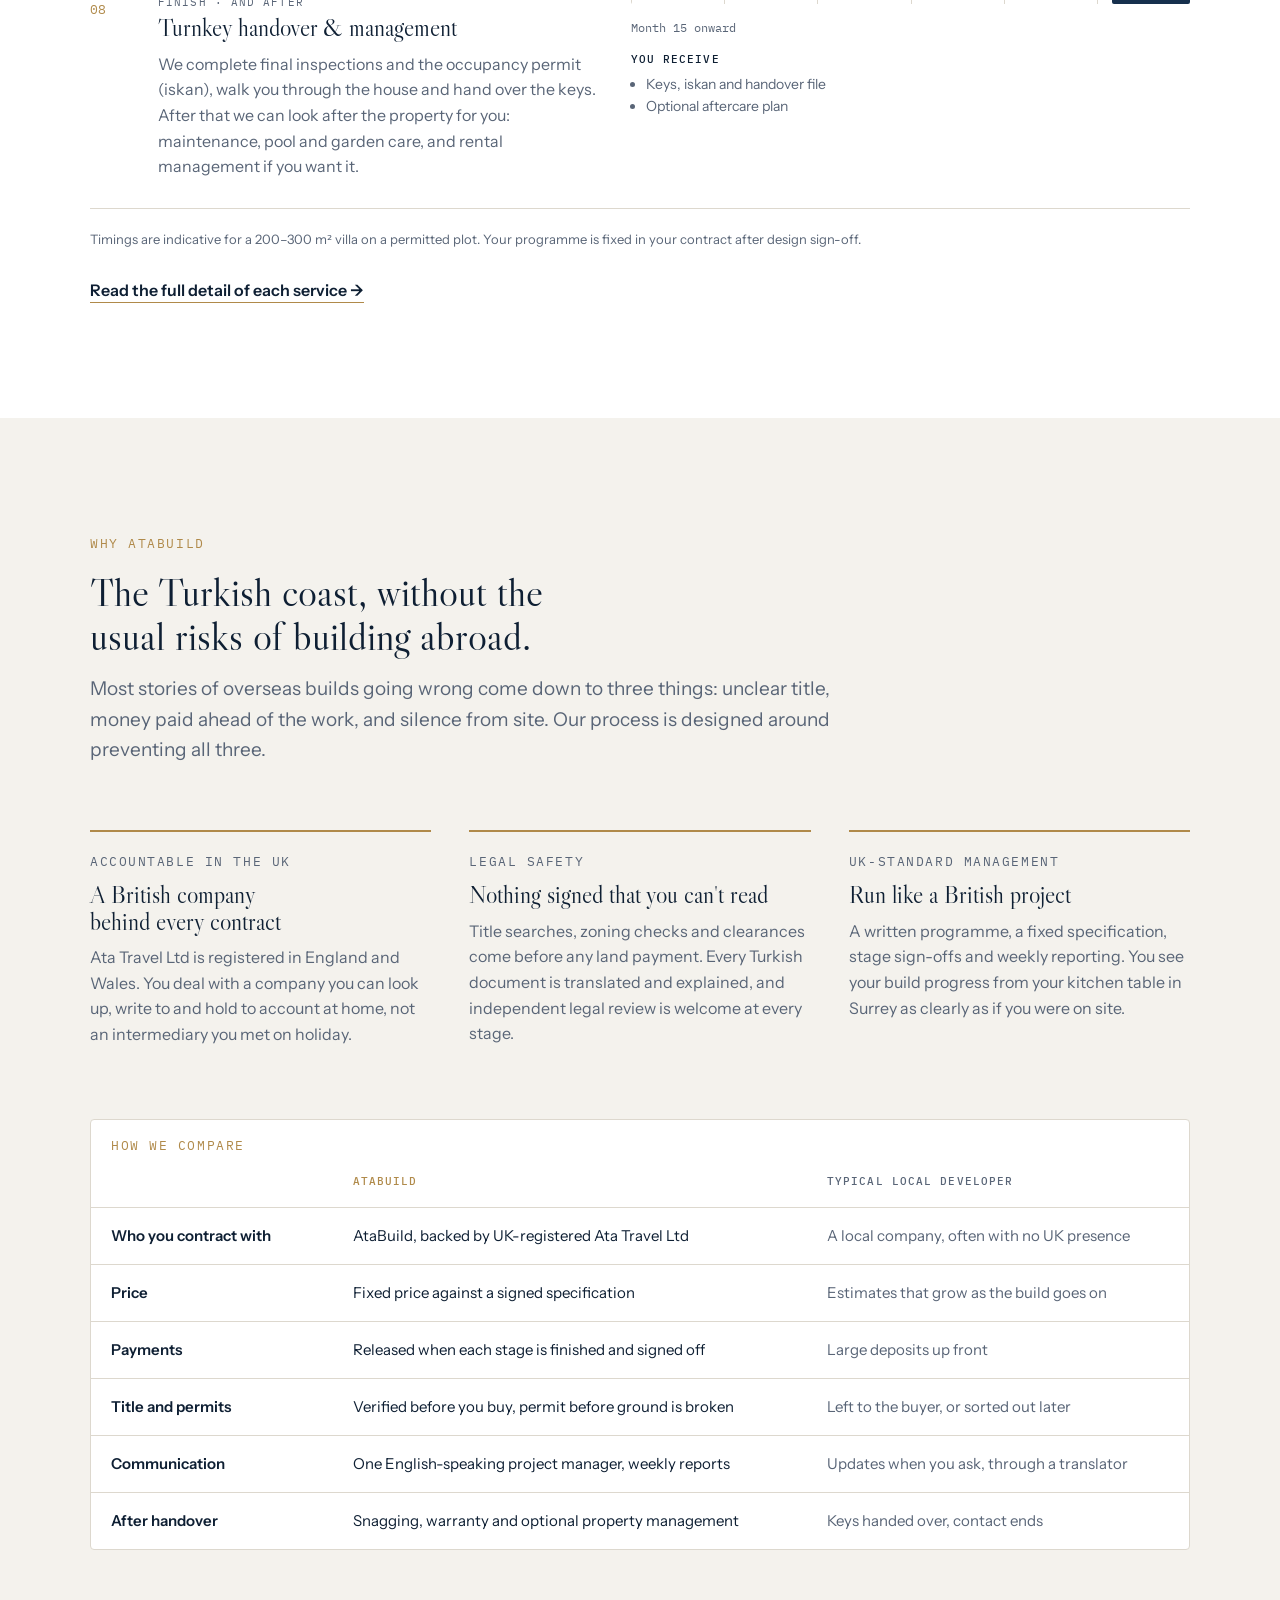
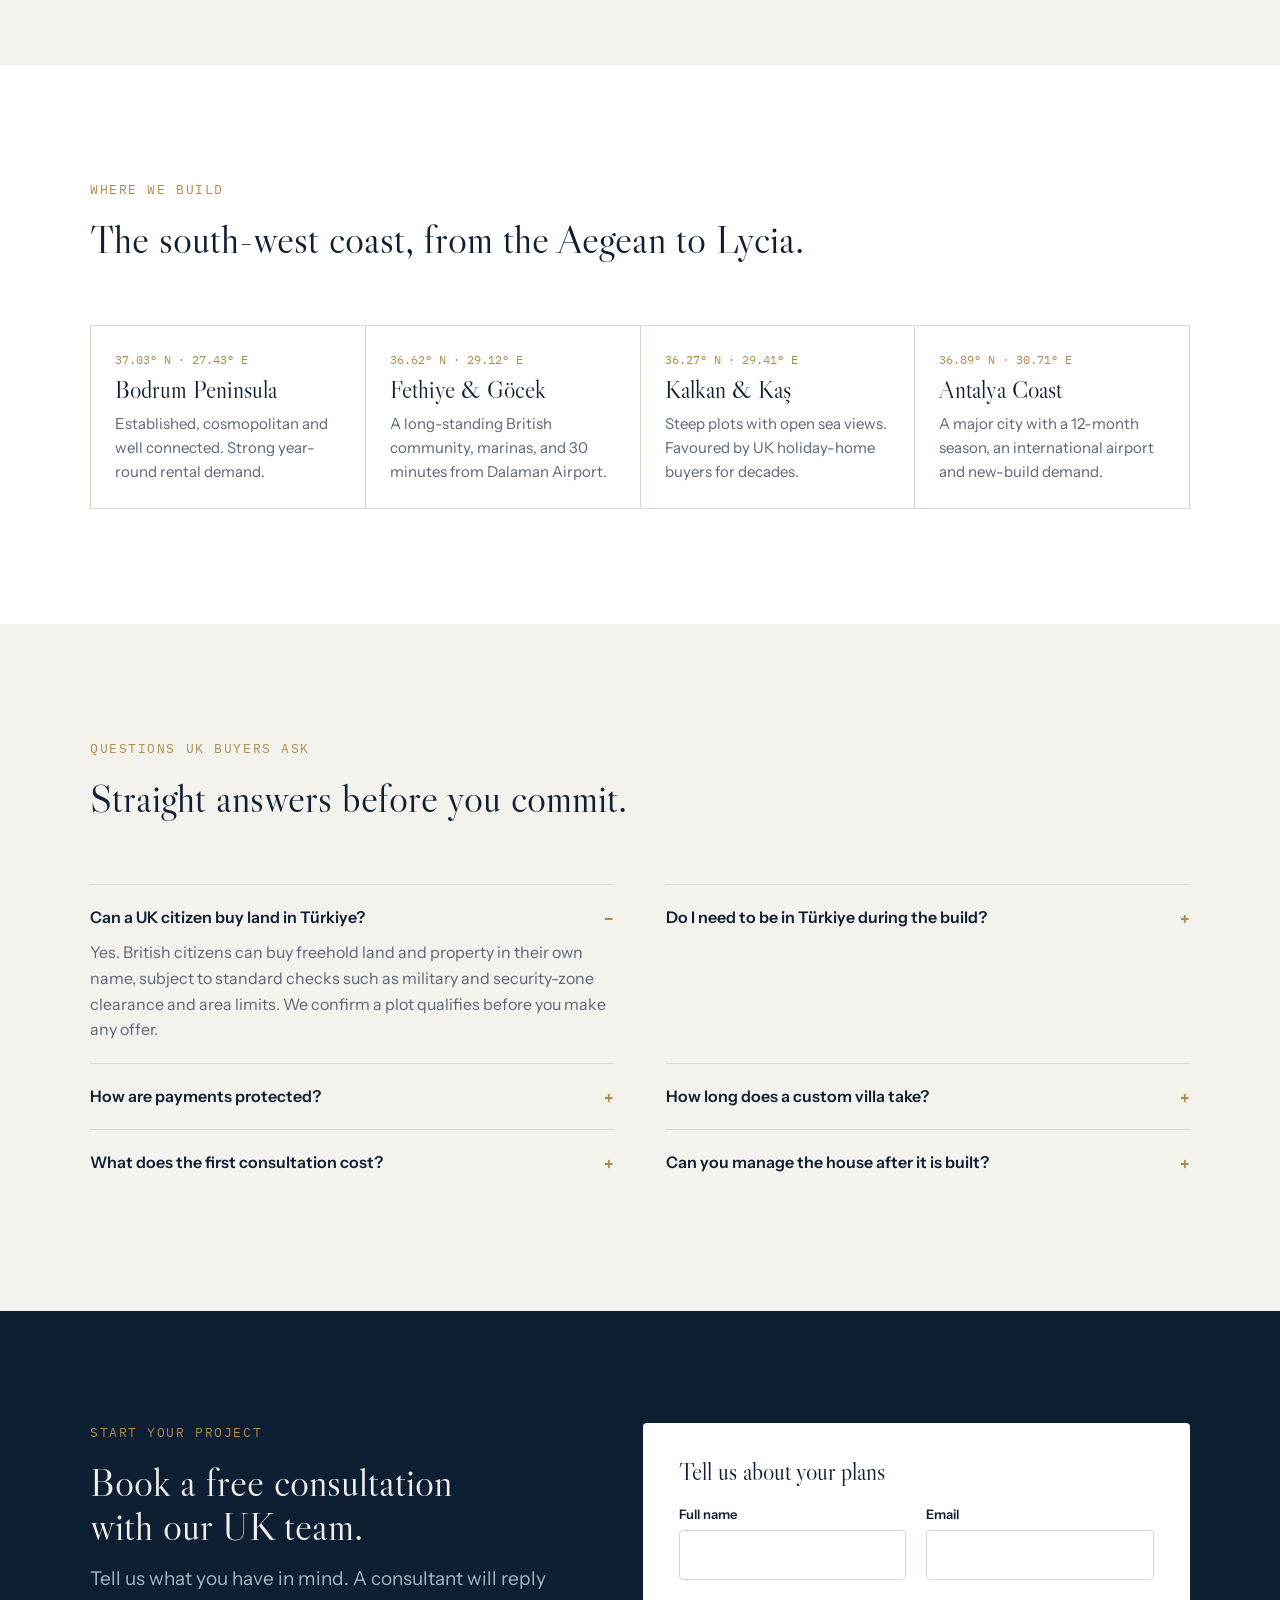
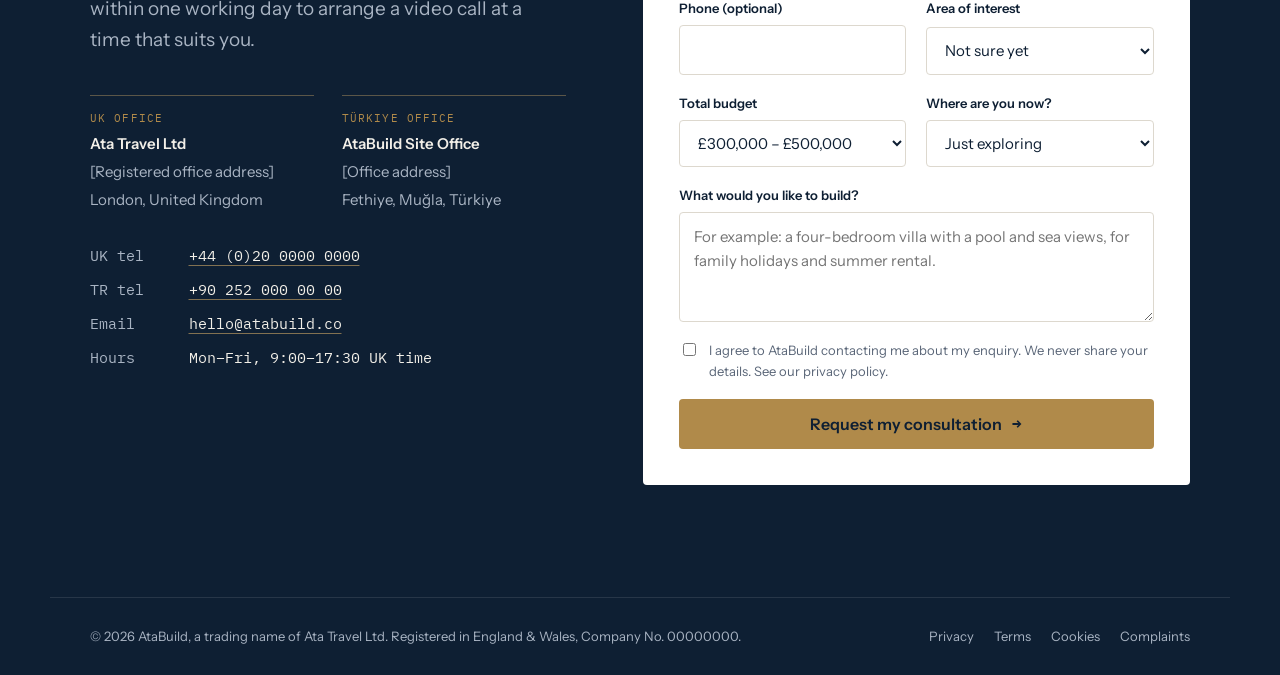
==== commit 48f82b51: "Add services and about pages with shared stylesheet Move homepage CSS and JS into assets/ so all pag" ====
--- a/index.html
+++ b/index.html
@@ -8,230 +8,18 @@
 <link rel="preconnect" href="https://fonts.googleapis.com">
 <link rel="preconnect" href="https://fonts.gstatic.com" crossorigin>
 <link rel="stylesheet" href="https://fonts.googleapis.com/css2?family=Libre+Caslon+Display&family=Instrument+Sans:wght@400;500;600&family=IBM+Plex+Mono:wght@400;500&display=swap">
-<style>
-/* Layout concept: a survey sheet. Navy title block up top, a plot dossier beside the headline,
-   the process laid out as a construction programme (phases × months), and a site-office footer. */
-:root{
-  --navy:#0E1F33;        /* brand navy, constant across themes for hero + footer */
-  --navy-2:#16304D;
-  --gold:#B08A4A;        /* sand-gold accent */
-  --gold-soft:#E4D3B2;
-  --bg:#FFFFFF;
-  --bg-alt:#F4F2ED;      /* sand-tinted white */
-  --surface:#FFFFFF;
-  --fg:#0E1F33;
-  --muted:#596577;
-  --line:#DDD8CE;
-  --on-navy:#F2EFE8;
-  --on-navy-muted:#A9B4C3;
-  --ok:#2F7D5B;
-  --bar:#16304D;
-  --font-display:"Libre Caslon Display", "Baskerville", "Georgia", serif;
-  --font-body:"Instrument Sans", "Segoe UI", system-ui, sans-serif;
-  --font-mono:"IBM Plex Mono", ui-monospace, "SFMono-Regular", Menlo, monospace;
-  --step--1:0.8125rem; --step-0:1rem; --step-1:1.1875rem; --step-2:1.5rem;
-  --step-3:clamp(1.75rem,1.3rem + 1.8vw,2.5rem); --step-4:clamp(2.4rem,1.6rem + 3.6vw,4.25rem);
-  --wrap:1180px; --gutter:clamp(16px,4vw,40px); --radius:4px;
-}
-@media (prefers-color-scheme: dark){
-  :root:not([data-theme="light"]){
-    --navy:#081321; --navy-2:#10223A; --gold:#CFA866; --gold-soft:#3A3122;
-    --bg:#0B1624; --bg-alt:#0F1D2F; --surface:#122339; --fg:#ECEEF1; --muted:#9DA9B8;
-    --line:#22364E; --on-navy:#ECEEF1; --on-navy-muted:#93A1B3; --ok:#5FBF92; --bar:#4F7299; color-scheme:dark;
-  }
-}
-:root[data-theme="dark"]{
-  --navy:#081321; --navy-2:#10223A; --gold:#CFA866; --gold-soft:#3A3122;
-  --bg:#0B1624; --bg-alt:#0F1D2F; --surface:#122339; --fg:#ECEEF1; --muted:#9DA9B8;
-  --line:#22364E; --on-navy:#ECEEF1; --on-navy-muted:#93A1B3; --ok:#5FBF92; --bar:#4F7299; color-scheme:dark;
-}
-
-*{box-sizing:border-box}
-html{scroll-behavior:smooth}
-@media (prefers-reduced-motion: reduce){html{scroll-behavior:auto}*{transition:none!important;animation:none!important}}
-body{margin:0;background:var(--bg);color:var(--fg);font-family:var(--font-body);font-size:var(--step-0);line-height:1.6;-webkit-font-smoothing:antialiased}
-img{max-width:100%}
-a{color:inherit}
-:focus-visible{outline:2px solid var(--gold);outline-offset:3px}
-h1,h2,h3{font-family:var(--font-display);font-weight:400;line-height:1.1;text-wrap:balance;margin:0}
-p{margin:0}
-.wrap{max-width:var(--wrap);margin-inline:auto;padding-inline:var(--gutter)}
-.eyebrow{font-family:var(--font-mono);font-size:var(--step--1);letter-spacing:.12em;text-transform:uppercase;color:var(--gold)}
-.lede{color:var(--muted);font-size:var(--step-1);max-width:60ch}
-.section{padding-block:clamp(64px,9vw,120px)}
-.section-head{display:grid;gap:16px;margin-bottom:clamp(40px,5vw,64px);max-width:760px}
-.section-head h2{font-size:var(--step-3)}
-
-/* Buttons */
-.btn{display:inline-flex;align-items:center;gap:10px;font:600 var(--step-0)/1 var(--font-body);padding:16px 24px;border-radius:var(--radius);text-decoration:none;border:1px solid transparent;cursor:pointer;transition:background .2s,color .2s,border-color .2s}
-.btn-gold{background:var(--gold);color:#0E1F33}
-.btn-gold:hover{background:#C9A260}
-.btn-ghost{border-color:rgba(242,239,232,.35);color:var(--on-navy)}
-.btn-ghost:hover{border-color:var(--gold);color:var(--gold)}
-.btn .arrow{font-family:var(--font-mono)}
-
-/* Header */
-.site-header{position:sticky;top:env(safe-area-inset-top,0px);z-index:20;background:var(--navy);color:var(--on-navy);border-bottom:1px solid rgba(255,255,255,.08)}
-.nav{display:flex;align-items:center;justify-content:space-between;gap:24px;min-height:68px;flex-wrap:wrap}
-.logo{display:flex;align-items:baseline;gap:10px;text-decoration:none}
-.logo b{font-family:var(--font-display);font-weight:400;font-size:1.5rem;letter-spacing:.01em}
-.logo b span{color:var(--gold)}
-.logo small{font-family:var(--font-mono);font-size:.6875rem;letter-spacing:.1em;color:var(--on-navy-muted);text-transform:uppercase}
-.nav ul{display:flex;gap:28px;list-style:none;margin:0;padding:0;font-size:.9375rem}
-.nav ul a{text-decoration:none;color:var(--on-navy-muted)}
-.nav ul a:hover{color:var(--on-navy)}
-.nav .btn{padding:11px 18px;font-size:.9375rem}
-@media (max-width:880px){.nav ul{display:none}}
-@media (max-width:420px){.logo small{display:none}}
-
-/* Hero */
-.hero{position:relative;background:var(--navy);color:var(--on-navy);overflow:hidden}
-.hero canvas{position:absolute;inset:0;width:100%;height:100%;opacity:.55}
-.hero-inner{position:relative;display:grid;grid-template-columns:minmax(0,1.35fr) minmax(0,1fr);gap:clamp(32px,5vw,72px);align-items:center;padding-block:clamp(56px,8vw,112px)}
-@media (max-width:900px){.hero-inner{grid-template-columns:minmax(0,1fr)}}
-.hero h1{font-size:var(--step-4);margin-block:20px 24px}
-.hero h1 em{font-style:italic;color:var(--gold)}
-.hero .sub{font-size:var(--step-1);color:var(--on-navy-muted);max-width:56ch}
-.hero .sub strong{color:var(--on-navy);font-weight:500}
-.ctas{display:flex;flex-wrap:wrap;gap:12px;margin-top:36px}
-.hero-note{margin-top:20px;font-size:var(--step--1);color:var(--on-navy-muted)}
-
-/* Plot dossier card */
-.dossier{background:rgba(8,19,33,.72);backdrop-filter:blur(6px);border:1px solid rgba(207,168,102,.35);border-radius:var(--radius);font-family:var(--font-mono);font-size:.8125rem;min-width:0}
-.dossier header{display:flex;justify-content:space-between;gap:12px;padding:14px 18px;border-bottom:1px solid rgba(207,168,102,.25);color:var(--gold);letter-spacing:.08em;text-transform:uppercase;font-size:.6875rem}
-.dossier svg{display:block;width:100%;height:auto;border-bottom:1px solid rgba(207,168,102,.25)}
-.dossier dl{display:grid;grid-template-columns:auto 1fr;gap:6px 16px;margin:0;padding:16px 18px;color:var(--on-navy-muted)}
-.dossier dd{margin:0;color:var(--on-navy);text-align:right;font-variant-numeric:tabular-nums}
-.dossier ol{list-style:none;margin:0;padding:0 18px 18px;display:grid;gap:8px;color:var(--on-navy)}
-.dossier li{display:flex;gap:10px;align-items:baseline}
-.dossier li::before{content:"✓";color:#5FBF92}
-.dossier li.pending::before{content:"○";color:var(--on-navy-muted)}
-.dossier li.pending{color:var(--on-navy-muted)}
-
-/* Trust banner */
-.trust{background:var(--bg-alt);border-bottom:1px solid var(--line)}
-.trust-inner{display:grid;grid-template-columns:minmax(0,1.1fr) minmax(0,2fr);gap:clamp(24px,4vw,56px);padding-block:40px;align-items:center}
-@media (max-width:900px){.trust-inner{grid-template-columns:minmax(0,1fr)}}
-.seal{display:flex;gap:18px;align-items:center}
-.seal-mark{flex:none;width:64px;height:64px;border-radius:50%;border:1.5px solid var(--gold);display:grid;place-items:center;font-family:var(--font-display);font-size:1.25rem;color:var(--gold)}
-.seal strong{display:block;font-family:var(--font-display);font-weight:400;font-size:var(--step-2);line-height:1.15}
-.seal span{font-family:var(--font-mono);font-size:var(--step--1);color:var(--muted)}
-.guarantees{display:grid;grid-template-columns:repeat(2,minmax(0,1fr));gap:20px 28px;list-style:none;margin:0;padding:0}
-@media (max-width:460px){.guarantees{grid-template-columns:minmax(0,1fr)}}
-.guarantees li{border-top:1px solid var(--line);padding-top:12px;font-size:.9375rem;min-width:0}
-.guarantees b{display:block;font-weight:600;margin-bottom:2px}
-.guarantees span{color:var(--muted);font-size:.875rem}
-
-/* Process programme */
-.programme{border-top:1px solid var(--fg)}
-.scale{display:grid;grid-template-columns:minmax(0,1fr) minmax(0,1.1fr);gap:32px;padding-block:12px;border-bottom:1px solid var(--line);font-family:var(--font-mono);font-size:.6875rem;letter-spacing:.08em;text-transform:uppercase;color:var(--muted)}
-.months{display:grid;grid-template-columns:repeat(6,1fr)}
-.months span{border-left:1px solid var(--line);padding-left:6px}
-.step{display:grid;grid-template-columns:minmax(0,1fr) minmax(0,1.1fr);gap:32px;padding-block:28px;border-bottom:1px solid var(--line)}
-.step-main{display:grid;grid-template-columns:3.25rem minmax(0,1fr);gap:4px 16px;min-width:0}
-.step-no{font-family:var(--font-mono);font-size:var(--step--1);color:var(--gold);padding-top:6px;grid-row:span 3}
-.step-phase{font-family:var(--font-mono);font-size:.6875rem;letter-spacing:.1em;text-transform:uppercase;color:var(--muted)}
-.step h3{font-size:var(--step-2)}
-.step p{color:var(--muted);margin-top:6px;max-width:58ch}
-.step-side{display:grid;gap:14px;align-content:start;min-width:0}
-.bar{position:relative;height:10px;background:repeating-linear-gradient(90deg,var(--line) 0 1px,transparent 1px calc(100%/6));border-radius:2px}
-.bar i{position:absolute;top:0;bottom:0;background:var(--bar);border-radius:2px}
-.bar i.gold{background:var(--gold)}
-.bar-label{font-family:var(--font-mono);font-size:.75rem;color:var(--muted)}
-.receive{font-size:.875rem}
-.receive b{font-family:var(--font-mono);font-weight:500;font-size:.6875rem;letter-spacing:.1em;text-transform:uppercase;color:var(--fg);display:block;margin-bottom:4px}
-.receive ul{margin:0;padding-left:1.1em;color:var(--muted)}
-.prog-note{margin-top:20px;font-size:var(--step--1);color:var(--muted)}
-@media (max-width:820px){
-  .scale{display:none}
-  .step,.scale{grid-template-columns:minmax(0,1fr);gap:18px}
-  .step-side{padding-left:calc(3.25rem + 16px)}
-}
-@media (max-width:420px){.step-main{grid-template-columns:minmax(0,1fr)}.step-no{grid-row:auto;padding:0}.step-side{padding-left:0}}
-
-/* Why */
-.why{background:var(--bg-alt)}
-.pillars{display:grid;grid-template-columns:repeat(3,minmax(0,1fr));gap:clamp(24px,3vw,40px);margin-bottom:clamp(48px,6vw,72px)}
-@media (max-width:820px){.pillars{grid-template-columns:minmax(0,1fr)}}
-.pillar{border-top:2px solid var(--gold);padding-top:20px;display:grid;gap:10px;align-content:start}
-.pillar h3{font-size:var(--step-2)}
-.pillar p{color:var(--muted)}
-.table-wrap{overflow-x:auto;background:var(--surface);border:1px solid var(--line);border-radius:var(--radius)}
-table{width:100%;border-collapse:collapse;min-width:640px;font-size:.9375rem}
-th,td{text-align:left;padding:16px 20px;border-bottom:1px solid var(--line);vertical-align:top}
-thead th{font-family:var(--font-mono);font-weight:500;font-size:.6875rem;letter-spacing:.1em;text-transform:uppercase;color:var(--muted)}
-thead th.us{color:var(--gold)}
-tbody th{font-weight:600;width:22%}
-td.us{color:var(--fg)}
-td.them{color:var(--muted)}
-tbody tr:last-child>*{border-bottom:0}
-
-/* Regions */
-.regions{display:grid;grid-template-columns:repeat(4,minmax(0,1fr));gap:1px;background:var(--line);border:1px solid var(--line)}
-@media (max-width:900px){.regions{grid-template-columns:repeat(2,minmax(0,1fr))}}
-@media (max-width:460px){.regions{grid-template-columns:minmax(0,1fr)}}
-.region{background:var(--bg);padding:24px;display:grid;gap:8px;align-content:start}
-.region .coord{font-family:var(--font-mono);font-size:.75rem;color:var(--gold);font-variant-numeric:tabular-nums}
-.region h3{font-size:var(--step-2)}
-.region p{color:var(--muted);font-size:.9375rem}
-
-/* FAQ */
-.faq{display:grid;grid-template-columns:repeat(2,minmax(0,1fr));gap:0 clamp(24px,4vw,64px)}
-@media (max-width:820px){.faq{grid-template-columns:minmax(0,1fr)}}
-.faq details{border-top:1px solid var(--line);padding-block:20px}
-.faq summary{cursor:pointer;font-weight:600;list-style:none;display:flex;justify-content:space-between;gap:16px}
-.faq summary::-webkit-details-marker{display:none}
-.faq summary::after{content:"+";font-family:var(--font-mono);color:var(--gold)}
-.faq details[open] summary::after{content:"−"}
-.faq details p{color:var(--muted);margin-top:10px;max-width:60ch}
-
-/* Contact / footer */
-.contact{background:var(--navy);color:var(--on-navy)}
-.contact-grid{display:grid;grid-template-columns:minmax(0,1fr) minmax(0,1.15fr);gap:clamp(40px,6vw,88px);padding-block:clamp(64px,9vw,112px)}
-@media (max-width:900px){.contact-grid{grid-template-columns:minmax(0,1fr)}}
-.contact h2{font-size:var(--step-3);margin-block:16px}
-.contact .lede{color:var(--on-navy-muted)}
-.offices{display:grid;grid-template-columns:repeat(2,minmax(0,1fr));gap:28px;margin-top:40px}
-@media (max-width:460px){.offices{grid-template-columns:minmax(0,1fr)}}
-.office{border-top:1px solid rgba(207,168,102,.4);padding-top:14px;display:grid;gap:4px;font-size:.9375rem;color:var(--on-navy-muted)}
-.office b{color:var(--on-navy);font-weight:600}
-.office .tag{font-family:var(--font-mono);font-size:.6875rem;letter-spacing:.1em;text-transform:uppercase;color:var(--gold)}
-.direct{margin-top:32px;display:grid;gap:10px;font-family:var(--font-mono);font-size:.9375rem}
-.direct div{display:flex;flex-wrap:wrap;gap:4px 16px}
-.direct span{color:var(--on-navy-muted);min-width:5.5em}
-.direct a{color:var(--on-navy);text-decoration-color:rgba(207,168,102,.6);text-underline-offset:4px;user-select:all}
-
-form{background:var(--surface);color:var(--fg);border-radius:var(--radius);padding:clamp(22px,3vw,36px);display:grid;grid-template-columns:repeat(2,minmax(0,1fr));gap:18px 20px;align-content:start}
-@media (max-width:520px){form{grid-template-columns:minmax(0,1fr)}}
-form h3{grid-column:1/-1;font-size:var(--step-2)}
-form .full{grid-column:1/-1}
-.field{display:grid;gap:6px;min-width:0}
-label{font-size:.8125rem;font-weight:600}
-input,select,textarea{font:inherit;font-size:.9375rem;color:var(--fg);background:var(--bg);border:1px solid var(--line);border-radius:var(--radius);padding:12px 14px;width:100%}
-textarea{min-height:110px;resize:vertical}
-input:focus,select:focus,textarea:focus{outline:2px solid var(--gold);outline-offset:0;border-color:var(--gold)}
-.check{display:flex;gap:10px;align-items:flex-start;font-size:.8125rem;color:var(--muted);font-weight:400}
-.check input{width:auto;margin-top:3px}
-form .btn{justify-content:center;width:100%}
-.form-msg{font-size:.875rem;color:var(--ok)}
-.form-err{font-size:.875rem;color:#C0503A}
-
-.legal{border-top:1px solid rgba(255,255,255,.1);padding-block:28px;display:flex;flex-wrap:wrap;justify-content:space-between;gap:12px 32px;font-size:.8125rem;color:var(--on-navy-muted)}
-.legal nav{display:flex;flex-wrap:wrap;gap:20px}
-.legal a{text-decoration:none}
-.legal a:hover{color:var(--on-navy)}
-</style>
+<link rel="stylesheet" href="assets/site.css">
 </head>
 <body>
 
 <header class="site-header">
   <div class="wrap nav">
-    <a class="logo" href="#top" aria-label="AtaBuild home"><b>Ata<span>Build</span></b><small>Türkiye · UK</small></a>
+    <a class="logo" href="index.html" aria-label="AtaBuild home"><b>Ata<span>Build</span></b><small>Türkiye · UK</small></a>
     <ul>
-      <li><a href="#process">How we build</a></li>
-      <li><a href="#why">Why AtaBuild</a></li>
-      <li><a href="#regions">Where we build</a></li>
-      <li><a href="#faq">Questions</a></li>
+      <li><a href="services.html">Services</a></li>
+      <li><a href="about.html">About</a></li>
+      <li><a href="index.html#regions">Where we build</a></li>
+      <li><a href="index.html#faq">Questions</a></li>
     </ul>
     <a class="btn btn-gold" href="#contact">Book a consultation</a>
   </div>
@@ -436,6 +224,7 @@
       </article>
     </div>
     <p class="prog-note">Timings are indicative for a 200–300 m² villa on a permitted plot. Your programme is fixed in your contract after design sign-off.</p>
+    <p class="more-link"><a href="services.html">Read the full detail of each service <span class="arrow">→</span></a></p>
   </div>
 </section>
 
@@ -564,53 +353,6 @@
 </footer>
 </main>
 
-<script>
-/* Topographic contour background: value noise traced with marching squares. */
-(function(){
-  const c=document.getElementById('contours'); if(!c) return;
-  const ctx=c.getContext('2d');
-  function hash(x,y){const s=Math.sin(x*127.1+y*311.7)*43758.5453;return s-Math.floor(s)}
-  function noise(x,y){const xi=Math.floor(x),yi=Math.floor(y),xf=x-xi,yf=y-yi,u=xf*xf*(3-2*xf),v=yf*yf*(3-2*yf);
-    const a=hash(xi,yi),b=hash(xi+1,yi),c2=hash(xi,yi+1),d=hash(xi+1,yi+1);return a+(b-a)*u+(c2-a)*v+(a-b-c2+d)*u*v}
-  function field(x,y){return noise(x,y)*.6+noise(x*2.1,y*2.1)*.28+noise(x*4.3,y*4.3)*.12 + y*.06}
-  function draw(){
-    const r=c.getBoundingClientRect(),dpr=Math.min(window.devicePixelRatio||1,2);
-    c.width=r.width*dpr;c.height=r.height*dpr;ctx.setTransform(dpr,0,0,dpr,0,0);ctx.clearRect(0,0,r.width,r.height);
-    const cell=10,cols=Math.ceil(r.width/cell)+1,rows=Math.ceil(r.height/cell)+1,sc=.0042,g=[];
-    for(let j=0;j<=rows;j++){g[j]=[];for(let i=0;i<=cols;i++)g[j][i]=field(i*cell*sc+3.2,j*cell*sc+1.7)}
-    for(let k=1;k<22;k++){
-      const lv=.1+k*.045;ctx.beginPath();
-      ctx.strokeStyle=k%5===0?'rgba(207,168,102,.55)':'rgba(207,168,102,.22)';ctx.lineWidth=k%5===0?1.1:.7;
-      for(let j=0;j<rows;j++)for(let i=0;i<cols;i++){
-        const a=g[j][i],b=g[j][i+1],cc=g[j+1][i+1],d=g[j+1][i];
-        const idx=(a>lv?8:0)|(b>lv?4:0)|(cc>lv?2:0)|(d>lv?1:0); if(idx===0||idx===15) continue;
-        const x=i*cell,y=j*cell,t=(p,q)=>(lv-p)/(q-p);
-        const T=[x+cell*t(a,b),y],R=[x+cell,y+cell*t(b,cc)],B=[x+cell*t(d,cc),y+cell],L=[x,y+cell*t(a,d)];
-        const segs={1:[L,B],2:[B,R],3:[L,R],4:[T,R],5:[T,L,B,R],6:[T,B],7:[T,L],8:[T,L],9:[T,B],10:[T,R,L,B],11:[T,R],12:[L,R],13:[B,R],14:[L,B]}[idx];
-        for(let s=0;s<segs.length;s+=2){ctx.moveTo(segs[s][0],segs[s][1]);ctx.lineTo(segs[s+1][0],segs[s+1][1])}
-      }
-      ctx.stroke();
-    }
-  }
-  draw(); let t; window.addEventListener('resize',()=>{clearTimeout(t);t=setTimeout(draw,150)});
-})();
-
-/* Enquiry form: validate in the page. Connect FORM_ENDPOINT to the CRM before launch. */
-(function(){
-  const FORM_ENDPOINT=null;
-  const f=document.getElementById('enquiry'),msg=document.getElementById('form-msg'),err=document.getElementById('form-err');
-  f.addEventListener('submit',async e=>{
-    e.preventDefault();msg.hidden=true;err.hidden=true;
-    const name=f.name.value.trim(),email=f.email.value.trim();
-    if(!name){err.textContent='Please add your name so we know who to reply to.';err.hidden=false;f.name.focus();return}
-    if(!/^\S+@\S+\.\S+$/.test(email)){err.textContent='Please enter a valid email address, for example jane@example.co.uk.';err.hidden=false;f.email.focus();return}
-    if(!f.consent.checked){err.textContent='Please tick the consent box so we can reply to your enquiry.';err.hidden=false;f.consent.focus();return}
-    if(!FORM_ENDPOINT){msg.textContent='Thank you, '+name.split(' ')[0]+'. Your details are complete. (Preview build: this form is not yet connected, so nothing has been sent.)';msg.hidden=false;return}
-    try{const r=await fetch(FORM_ENDPOINT,{method:'POST',body:new FormData(f)});if(!r.ok)throw 0;
-      msg.textContent='Thank you, '+name.split(' ')[0]+'. Your enquiry has reached our UK office. We will reply within one working day.';msg.hidden=false;f.reset()}
-    catch(_){err.textContent='Your enquiry did not send. Please try again, or email hello@atabuild.co directly.';err.hidden=false}
-  });
-})();
-</script>
+<script src="assets/site.js"></script>
 </body>
 </html>
--- a/assets/site.css
+++ b/assets/site.css
@@ -0,0 +1,315 @@
+/* Layout concept: a survey sheet. Navy title block up top, a plot dossier beside the headline,
+   the process laid out as a construction programme (phases × months), and a site-office footer. */
+:root{
+  --navy:#0E1F33;        /* brand navy, constant across themes for hero + footer */
+  --navy-2:#16304D;
+  --gold:#B08A4A;        /* sand-gold accent */
+  --gold-soft:#E4D3B2;
+  --bg:#FFFFFF;
+  --bg-alt:#F4F2ED;      /* sand-tinted white */
+  --surface:#FFFFFF;
+  --fg:#0E1F33;
+  --muted:#596577;
+  --line:#DDD8CE;
+  --on-navy:#F2EFE8;
+  --on-navy-muted:#A9B4C3;
+  --ok:#2F7D5B;
+  --bar:#16304D;
+  --font-display:"Libre Caslon Display", "Baskerville", "Georgia", serif;
+  --font-body:"Instrument Sans", "Segoe UI", system-ui, sans-serif;
+  --font-mono:"IBM Plex Mono", ui-monospace, "SFMono-Regular", Menlo, monospace;
+  --step--1:0.8125rem; --step-0:1rem; --step-1:1.1875rem; --step-2:1.5rem;
+  --step-3:clamp(1.75rem,1.3rem + 1.8vw,2.5rem); --step-4:clamp(2.4rem,1.6rem + 3.6vw,4.25rem);
+  --wrap:1180px; --gutter:clamp(16px,4vw,40px); --radius:4px;
+}
+@media (prefers-color-scheme: dark){
+  :root:not([data-theme="light"]){
+    --navy:#081321; --navy-2:#10223A; --gold:#CFA866; --gold-soft:#3A3122;
+    --bg:#0B1624; --bg-alt:#0F1D2F; --surface:#122339; --fg:#ECEEF1; --muted:#9DA9B8;
+    --line:#22364E; --on-navy:#ECEEF1; --on-navy-muted:#93A1B3; --ok:#5FBF92; --bar:#4F7299; color-scheme:dark;
+  }
+}
+:root[data-theme="dark"]{
+  --navy:#081321; --navy-2:#10223A; --gold:#CFA866; --gold-soft:#3A3122;
+  --bg:#0B1624; --bg-alt:#0F1D2F; --surface:#122339; --fg:#ECEEF1; --muted:#9DA9B8;
+  --line:#22364E; --on-navy:#ECEEF1; --on-navy-muted:#93A1B3; --ok:#5FBF92; --bar:#4F7299; color-scheme:dark;
+}
+
+*{box-sizing:border-box}
+html{scroll-behavior:smooth}
+@media (prefers-reduced-motion: reduce){html{scroll-behavior:auto}*{transition:none!important;animation:none!important}}
+body{margin:0;background:var(--bg);color:var(--fg);font-family:var(--font-body);font-size:var(--step-0);line-height:1.6;-webkit-font-smoothing:antialiased}
+img{max-width:100%}
+a{color:inherit}
+:focus-visible{outline:2px solid var(--gold);outline-offset:3px}
+h1,h2,h3{font-family:var(--font-display);font-weight:400;line-height:1.1;text-wrap:balance;margin:0}
+p{margin:0}
+.wrap{max-width:var(--wrap);margin-inline:auto;padding-inline:var(--gutter)}
+.eyebrow{font-family:var(--font-mono);font-size:var(--step--1);letter-spacing:.12em;text-transform:uppercase;color:var(--gold)}
+.lede{color:var(--muted);font-size:var(--step-1);max-width:60ch}
+.section{padding-block:clamp(64px,9vw,120px)}
+.section-head{display:grid;gap:16px;margin-bottom:clamp(40px,5vw,64px);max-width:760px}
+.section-head h2{font-size:var(--step-3)}
+
+/* Buttons */
+.btn{display:inline-flex;align-items:center;gap:10px;font:600 var(--step-0)/1 var(--font-body);padding:16px 24px;border-radius:var(--radius);text-decoration:none;border:1px solid transparent;cursor:pointer;transition:background .2s,color .2s,border-color .2s}
+.btn-gold{background:var(--gold);color:#0E1F33}
+.btn-gold:hover{background:#C9A260}
+.btn-ghost{border-color:rgba(242,239,232,.35);color:var(--on-navy)}
+.btn-ghost:hover{border-color:var(--gold);color:var(--gold)}
+.btn .arrow{font-family:var(--font-mono)}
+
+/* Header */
+.site-header{position:sticky;top:env(safe-area-inset-top,0px);z-index:20;background:var(--navy);color:var(--on-navy);border-bottom:1px solid rgba(255,255,255,.08)}
+.nav{display:flex;align-items:center;justify-content:space-between;gap:24px;min-height:68px;flex-wrap:wrap}
+.logo{display:flex;align-items:baseline;gap:10px;text-decoration:none}
+.logo b{font-family:var(--font-display);font-weight:400;font-size:1.5rem;letter-spacing:.01em}
+.logo b span{color:var(--gold)}
+.logo small{font-family:var(--font-mono);font-size:.6875rem;letter-spacing:.1em;color:var(--on-navy-muted);text-transform:uppercase}
+.nav ul{display:flex;gap:28px;list-style:none;margin:0;padding:0;font-size:.9375rem}
+.nav ul a{text-decoration:none;color:var(--on-navy-muted)}
+.nav ul a:hover{color:var(--on-navy)}
+.nav .btn{padding:11px 18px;font-size:.9375rem}
+@media (max-width:880px){.nav ul{display:none}}
+@media (max-width:420px){.logo small{display:none}}
+
+/* Hero */
+.hero{position:relative;background:var(--navy);color:var(--on-navy);overflow:hidden}
+.hero canvas{position:absolute;inset:0;width:100%;height:100%;opacity:.55}
+.hero-inner{position:relative;display:grid;grid-template-columns:minmax(0,1.35fr) minmax(0,1fr);gap:clamp(32px,5vw,72px);align-items:center;padding-block:clamp(56px,8vw,112px)}
+@media (max-width:900px){.hero-inner{grid-template-columns:minmax(0,1fr)}}
+.hero h1{font-size:var(--step-4);margin-block:20px 24px}
+.hero h1 em{font-style:italic;color:var(--gold)}
+.hero .sub{font-size:var(--step-1);color:var(--on-navy-muted);max-width:56ch}
+.hero .sub strong{color:var(--on-navy);font-weight:500}
+.ctas{display:flex;flex-wrap:wrap;gap:12px;margin-top:36px}
+.hero-note{margin-top:20px;font-size:var(--step--1);color:var(--on-navy-muted)}
+
+/* Plot dossier card */
+.dossier{background:rgba(8,19,33,.72);backdrop-filter:blur(6px);border:1px solid rgba(207,168,102,.35);border-radius:var(--radius);font-family:var(--font-mono);font-size:.8125rem;min-width:0}
+.dossier header{display:flex;justify-content:space-between;gap:12px;padding:14px 18px;border-bottom:1px solid rgba(207,168,102,.25);color:var(--gold);letter-spacing:.08em;text-transform:uppercase;font-size:.6875rem}
+.dossier svg{display:block;width:100%;height:auto;border-bottom:1px solid rgba(207,168,102,.25)}
+.dossier dl{display:grid;grid-template-columns:auto 1fr;gap:6px 16px;margin:0;padding:16px 18px;color:var(--on-navy-muted)}
+.dossier dd{margin:0;color:var(--on-navy);text-align:right;font-variant-numeric:tabular-nums}
+.dossier ol{list-style:none;margin:0;padding:0 18px 18px;display:grid;gap:8px;color:var(--on-navy)}
+.dossier li{display:flex;gap:10px;align-items:baseline}
+.dossier li::before{content:"✓";color:#5FBF92}
+.dossier li.pending::before{content:"○";color:var(--on-navy-muted)}
+.dossier li.pending{color:var(--on-navy-muted)}
+
+/* Trust banner */
+.trust{background:var(--bg-alt);border-bottom:1px solid var(--line)}
+.trust-inner{display:grid;grid-template-columns:minmax(0,1.1fr) minmax(0,2fr);gap:clamp(24px,4vw,56px);padding-block:40px;align-items:center}
+@media (max-width:900px){.trust-inner{grid-template-columns:minmax(0,1fr)}}
+.seal{display:flex;gap:18px;align-items:center}
+.seal-mark{flex:none;width:64px;height:64px;border-radius:50%;border:1.5px solid var(--gold);display:grid;place-items:center;font-family:var(--font-display);font-size:1.25rem;color:var(--gold)}
+.seal strong{display:block;font-family:var(--font-display);font-weight:400;font-size:var(--step-2);line-height:1.15}
+.seal span{font-family:var(--font-mono);font-size:var(--step--1);color:var(--muted)}
+.guarantees{display:grid;grid-template-columns:repeat(2,minmax(0,1fr));gap:20px 28px;list-style:none;margin:0;padding:0}
+@media (max-width:460px){.guarantees{grid-template-columns:minmax(0,1fr)}}
+.guarantees li{border-top:1px solid var(--line);padding-top:12px;font-size:.9375rem;min-width:0}
+.guarantees b{display:block;font-weight:600;margin-bottom:2px}
+.guarantees span{color:var(--muted);font-size:.875rem}
+
+/* Process programme */
+.programme{border-top:1px solid var(--fg)}
+.scale{display:grid;grid-template-columns:minmax(0,1fr) minmax(0,1.1fr);gap:32px;padding-block:12px;border-bottom:1px solid var(--line);font-family:var(--font-mono);font-size:.6875rem;letter-spacing:.08em;text-transform:uppercase;color:var(--muted)}
+.months{display:grid;grid-template-columns:repeat(6,1fr)}
+.months span{border-left:1px solid var(--line);padding-left:6px}
+.step{display:grid;grid-template-columns:minmax(0,1fr) minmax(0,1.1fr);gap:32px;padding-block:28px;border-bottom:1px solid var(--line)}
+.step-main{display:grid;grid-template-columns:3.25rem minmax(0,1fr);gap:4px 16px;min-width:0}
+.step-no{font-family:var(--font-mono);font-size:var(--step--1);color:var(--gold);padding-top:6px;grid-row:span 3}
+.step-phase{font-family:var(--font-mono);font-size:.6875rem;letter-spacing:.1em;text-transform:uppercase;color:var(--muted)}
+.step h3{font-size:var(--step-2)}
+.step p{color:var(--muted);margin-top:6px;max-width:58ch}
+.step-side{display:grid;gap:14px;align-content:start;min-width:0}
+.bar{position:relative;height:10px;background:repeating-linear-gradient(90deg,var(--line) 0 1px,transparent 1px calc(100%/6));border-radius:2px}
+.bar i{position:absolute;top:0;bottom:0;background:var(--bar);border-radius:2px}
+.bar i.gold{background:var(--gold)}
+.bar-label{font-family:var(--font-mono);font-size:.75rem;color:var(--muted)}
+.receive{font-size:.875rem}
+.receive b{font-family:var(--font-mono);font-weight:500;font-size:.6875rem;letter-spacing:.1em;text-transform:uppercase;color:var(--fg);display:block;margin-bottom:4px}
+.receive ul{margin:0;padding-left:1.1em;color:var(--muted)}
+.prog-note{margin-top:20px;font-size:var(--step--1);color:var(--muted)}
+@media (max-width:820px){
+  .scale{display:none}
+  .step,.scale{grid-template-columns:minmax(0,1fr);gap:18px}
+  .step-side{padding-left:calc(3.25rem + 16px)}
+}
+@media (max-width:420px){.step-main{grid-template-columns:minmax(0,1fr)}.step-no{grid-row:auto;padding:0}.step-side{padding-left:0}}
+
+/* Why */
+.why{background:var(--bg-alt)}
+.pillars{display:grid;grid-template-columns:repeat(3,minmax(0,1fr));gap:clamp(24px,3vw,40px);margin-bottom:clamp(48px,6vw,72px)}
+@media (max-width:820px){.pillars{grid-template-columns:minmax(0,1fr)}}
+.pillar{border-top:2px solid var(--gold);padding-top:20px;display:grid;gap:10px;align-content:start}
+.pillar h3{font-size:var(--step-2)}
+.pillar p{color:var(--muted)}
+.table-wrap{overflow-x:auto;background:var(--surface);border:1px solid var(--line);border-radius:var(--radius)}
+table{width:100%;border-collapse:collapse;min-width:640px;font-size:.9375rem}
+th,td{text-align:left;padding:16px 20px;border-bottom:1px solid var(--line);vertical-align:top}
+thead th{font-family:var(--font-mono);font-weight:500;font-size:.6875rem;letter-spacing:.1em;text-transform:uppercase;color:var(--muted)}
+thead th.us{color:var(--gold)}
+tbody th{font-weight:600;width:22%}
+td.us{color:var(--fg)}
+td.them{color:var(--muted)}
+tbody tr:last-child>*{border-bottom:0}
+
+/* Regions */
+.regions{display:grid;grid-template-columns:repeat(4,minmax(0,1fr));gap:1px;background:var(--line);border:1px solid var(--line)}
+@media (max-width:900px){.regions{grid-template-columns:repeat(2,minmax(0,1fr))}}
+@media (max-width:460px){.regions{grid-template-columns:minmax(0,1fr)}}
+.region{background:var(--bg);padding:24px;display:grid;gap:8px;align-content:start}
+.region .coord{font-family:var(--font-mono);font-size:.75rem;color:var(--gold);font-variant-numeric:tabular-nums}
+.region h3{font-size:var(--step-2)}
+.region p{color:var(--muted);font-size:.9375rem}
+
+/* FAQ */
+.faq{display:grid;grid-template-columns:repeat(2,minmax(0,1fr));gap:0 clamp(24px,4vw,64px)}
+@media (max-width:820px){.faq{grid-template-columns:minmax(0,1fr)}}
+.faq details{border-top:1px solid var(--line);padding-block:20px}
+.faq summary{cursor:pointer;font-weight:600;list-style:none;display:flex;justify-content:space-between;gap:16px}
+.faq summary::-webkit-details-marker{display:none}
+.faq summary::after{content:"+";font-family:var(--font-mono);color:var(--gold)}
+.faq details[open] summary::after{content:"−"}
+.faq details p{color:var(--muted);margin-top:10px;max-width:60ch}
+
+/* Contact / footer */
+.contact{background:var(--navy);color:var(--on-navy)}
+.contact-grid{display:grid;grid-template-columns:minmax(0,1fr) minmax(0,1.15fr);gap:clamp(40px,6vw,88px);padding-block:clamp(64px,9vw,112px)}
+@media (max-width:900px){.contact-grid{grid-template-columns:minmax(0,1fr)}}
+.contact h2{font-size:var(--step-3);margin-block:16px}
+.contact .lede{color:var(--on-navy-muted)}
+.offices{display:grid;grid-template-columns:repeat(2,minmax(0,1fr));gap:28px;margin-top:40px}
+@media (max-width:460px){.offices{grid-template-columns:minmax(0,1fr)}}
+.office{border-top:1px solid rgba(207,168,102,.4);padding-top:14px;display:grid;gap:4px;font-size:.9375rem;color:var(--on-navy-muted)}
+.office b{color:var(--on-navy);font-weight:600}
+.office .tag{font-family:var(--font-mono);font-size:.6875rem;letter-spacing:.1em;text-transform:uppercase;color:var(--gold)}
+.direct{margin-top:32px;display:grid;gap:10px;font-family:var(--font-mono);font-size:.9375rem}
+.direct div{display:flex;flex-wrap:wrap;gap:4px 16px}
+.direct span{color:var(--on-navy-muted);min-width:5.5em}
+.direct a{color:var(--on-navy);text-decoration-color:rgba(207,168,102,.6);text-underline-offset:4px;user-select:all}
+
+form{background:var(--surface);color:var(--fg);border-radius:var(--radius);padding:clamp(22px,3vw,36px);display:grid;grid-template-columns:repeat(2,minmax(0,1fr));gap:18px 20px;align-content:start}
+@media (max-width:520px){form{grid-template-columns:minmax(0,1fr)}}
+form h3{grid-column:1/-1;font-size:var(--step-2)}
+form .full{grid-column:1/-1}
+.field{display:grid;gap:6px;min-width:0}
+label{font-size:.8125rem;font-weight:600}
+input,select,textarea{font:inherit;font-size:.9375rem;color:var(--fg);background:var(--bg);border:1px solid var(--line);border-radius:var(--radius);padding:12px 14px;width:100%}
+textarea{min-height:110px;resize:vertical}
+input:focus,select:focus,textarea:focus{outline:2px solid var(--gold);outline-offset:0;border-color:var(--gold)}
+.check{display:flex;gap:10px;align-items:flex-start;font-size:.8125rem;color:var(--muted);font-weight:400}
+.check input{width:auto;margin-top:3px}
+form .btn{justify-content:center;width:100%}
+.form-msg{font-size:.875rem;color:var(--ok)}
+.form-err{font-size:.875rem;color:#C0503A}
+
+.legal{border-top:1px solid rgba(255,255,255,.1);padding-block:28px;display:flex;flex-wrap:wrap;justify-content:space-between;gap:12px 32px;font-size:.8125rem;color:var(--on-navy-muted)}
+.legal nav{display:flex;flex-wrap:wrap;gap:20px}
+.legal a{text-decoration:none}
+.legal a:hover{color:var(--on-navy)}
+
+/* ---------- Shared: nav state, links, CTA band ---------- */
+.nav ul a[aria-current="page"]{color:var(--on-navy);box-shadow:inset 0 -2px 0 var(--gold);padding-bottom:4px}
+.more-link{margin-top:28px;font-weight:600}
+.more-link a{text-decoration:none;color:var(--fg);border-bottom:1px solid var(--gold);padding-bottom:2px}
+.more-link a:hover{color:var(--gold)}
+.cta-band{background:var(--bg-alt);border-top:1px solid var(--line)}
+.cta-band .wrap{display:flex;flex-wrap:wrap;align-items:center;justify-content:space-between;gap:24px;padding-block:clamp(40px,6vw,64px)}
+.cta-band h2{font-size:var(--step-3);max-width:22ch}
+.cta-band .btn-ghost{border-color:var(--line);color:var(--fg)}
+.cta-band .btn-ghost:hover{border-color:var(--gold);color:var(--gold)}
+
+/* ---------- Inner-page hero ---------- */
+.page-hero .hero-inner{grid-template-columns:minmax(0,1.4fr) minmax(0,1fr);padding-block:clamp(48px,7vw,96px)}
+@media (max-width:900px){.page-hero .hero-inner{grid-template-columns:minmax(0,1fr)}}
+.page-hero h1{font-size:clamp(2.2rem,1.5rem + 3vw,3.6rem)}
+.crumbs{font-family:var(--font-mono);font-size:var(--step--1);color:var(--on-navy-muted)}
+.crumbs a{color:var(--on-navy-muted);text-decoration:none}
+.crumbs a:hover{color:var(--gold)}
+.index-card{background:rgba(8,19,33,.72);border:1px solid rgba(207,168,102,.35);border-radius:var(--radius);padding:18px;min-width:0}
+.index-card p{font-family:var(--font-mono);font-size:.6875rem;letter-spacing:.1em;text-transform:uppercase;color:var(--gold);margin-bottom:10px}
+.index-card ol{list-style:none;margin:0;padding:0;display:grid}
+.index-card li a{display:grid;grid-template-columns:2.25rem 1fr auto;gap:8px;padding:9px 0;border-top:1px solid rgba(255,255,255,.08);text-decoration:none;color:var(--on-navy);font-size:.9375rem}
+.index-card li a span:first-child{font-family:var(--font-mono);color:var(--gold);font-size:.8125rem}
+.index-card li a span:last-child{font-family:var(--font-mono);color:var(--on-navy-muted);font-size:.75rem}
+.index-card li a:hover{color:var(--gold)}
+
+/* ---------- Services: detail sections ---------- */
+.svc{display:grid;grid-template-columns:minmax(0,.8fr) minmax(0,1.6fr);gap:clamp(24px,5vw,72px);padding-block:clamp(48px,6vw,80px);border-top:1px solid var(--line);scroll-margin-top:72px}
+.svc:first-of-type{border-top:1px solid var(--fg)}
+@media (max-width:860px){.svc{grid-template-columns:minmax(0,1fr)}}
+.svc-head{display:grid;gap:10px;align-content:start}
+@media (min-width:861px){.svc-head{position:sticky;top:calc(env(safe-area-inset-top,0px) + 92px)}}
+.svc-no{font-family:var(--font-display);font-size:clamp(3rem,2rem + 3vw,4.5rem);line-height:1;color:var(--gold)}
+.svc-head h2{font-size:var(--step-3)}
+.svc-meta{display:grid;grid-template-columns:auto 1fr;gap:4px 14px;margin:8px 0 0;font-family:var(--font-mono);font-size:.75rem;color:var(--muted)}
+.svc-meta dd{margin:0;color:var(--fg)}
+.svc-body{display:grid;gap:28px;min-width:0}
+.svc-body>p{font-size:var(--step-1);max-width:62ch}
+.svc-cols{display:grid;grid-template-columns:repeat(2,minmax(0,1fr));gap:28px}
+@media (max-width:560px){.svc-cols{grid-template-columns:minmax(0,1fr)}}
+.svc-cols h3,.terms h3{font-family:var(--font-mono);font-weight:500;font-size:.6875rem;letter-spacing:.1em;text-transform:uppercase;color:var(--muted);margin-bottom:10px}
+.svc-cols ul{margin:0;padding:0;list-style:none;display:grid;gap:8px}
+.svc-cols li{padding-left:18px;position:relative;font-size:.9375rem}
+.svc-cols li::before{content:"";position:absolute;left:0;top:.65em;width:8px;height:1px;background:var(--gold)}
+.terms{background:var(--bg-alt);border:1px solid var(--line);border-radius:var(--radius);padding:18px 20px}
+.terms dl{display:grid;grid-template-columns:minmax(0,11rem) minmax(0,1fr);gap:8px 20px;margin:0;font-size:.875rem}
+@media (max-width:520px){.terms dl{grid-template-columns:minmax(0,1fr);gap:2px}.terms dd{margin-bottom:8px}}
+.terms dt{font-family:var(--font-mono);color:var(--fg);font-style:italic}
+.terms dd{margin:0;color:var(--muted)}
+.your-part{font-size:.9375rem;color:var(--muted);border-left:2px solid var(--gold);padding-left:14px}
+.your-part b{color:var(--fg)}
+
+/* ---------- Services: ways to work with us ---------- */
+.packages{display:grid;grid-template-columns:repeat(4,minmax(0,1fr));gap:20px}
+@media (max-width:1000px){.packages{grid-template-columns:repeat(2,minmax(0,1fr))}}
+@media (max-width:560px){.packages{grid-template-columns:minmax(0,1fr)}}
+.pkg{background:var(--surface);border:1px solid var(--line);border-radius:var(--radius);padding:24px;display:grid;gap:12px;align-content:start}
+.pkg.featured{border-color:var(--gold);box-shadow:0 0 0 1px var(--gold)}
+.pkg .eyebrow{font-size:.6875rem}
+.pkg h3{font-size:var(--step-2)}
+.pkg p{color:var(--muted);font-size:.9375rem}
+.stages{display:flex;flex-wrap:wrap;gap:6px;list-style:none;margin:4px 0 0;padding:0}
+.stages li{font-family:var(--font-mono);font-size:.75rem;width:2.1rem;text-align:center;padding:4px 0;border-radius:2px;border:1px solid var(--line);color:var(--muted)}
+.stages li.on{background:var(--gold);border-color:var(--gold);color:#0E1F33}
+
+/* ---------- About ---------- */
+.story{display:grid;align-items:start;grid-template-columns:minmax(0,1fr) minmax(0,1.4fr);gap:clamp(32px,6vw,96px)}
+@media (max-width:860px){.story{grid-template-columns:minmax(0,1fr)}}
+.story h2{font-size:var(--step-3)}
+.prose{display:grid;gap:18px;font-size:var(--step-1);max-width:62ch}
+.prose p:first-child::first-letter{font-family:var(--font-display);float:left;font-size:3.6em;line-height:.85;padding:6px 10px 0 0;color:var(--gold)}
+.entry{border-top:1px solid var(--fg);border-bottom:1px solid var(--line);padding-block:28px;margin-top:clamp(48px,6vw,72px);display:grid;grid-template-columns:auto minmax(0,1fr);gap:8px 32px;align-items:baseline}
+@media (max-width:620px){.entry{grid-template-columns:minmax(0,1fr)}}
+.entry .word{font-family:var(--font-display);font-size:clamp(3.5rem,2.5rem + 4vw,6rem);line-height:1}
+.entry .gram{font-family:var(--font-mono);font-size:.8125rem;color:var(--gold)}
+.entry p{color:var(--muted);max-width:64ch;margin-top:6px}
+.entry p b{color:var(--fg);font-weight:600}
+
+.org{display:grid;gap:0;justify-items:center}
+.org-node{background:var(--surface);border:1px solid var(--line);border-radius:var(--radius);padding:18px 22px;text-align:center;display:grid;gap:4px;width:100%;max-width:440px}
+.org-node.parent{border-color:var(--gold);box-shadow:0 0 0 1px var(--gold)}
+.org-node .tag{font-family:var(--font-mono);font-size:.6875rem;letter-spacing:.1em;text-transform:uppercase;color:var(--gold)}
+.org-node b{font-family:var(--font-display);font-weight:400;font-size:var(--step-2)}
+.org-node span:last-child{color:var(--muted);font-size:.875rem}
+.org-link{width:1px;height:36px;background:var(--gold)}
+.org-partners{display:grid;grid-template-columns:repeat(4,minmax(0,1fr));gap:14px;width:100%;border-top:1px solid var(--gold);padding-top:24px;position:relative}
+@media (max-width:860px){.org-partners{grid-template-columns:repeat(2,minmax(0,1fr))}}
+@media (max-width:460px){.org-partners{grid-template-columns:minmax(0,1fr)}}
+.org-partners .org-node{max-width:none;padding:16px}
+.org-partners .org-node b{font-family:var(--font-body);font-weight:600;font-size:1rem}
+.org-note{margin-top:24px;color:var(--muted);font-size:.9375rem;max-width:70ch;text-align:center;justify-self:center}
+
+.principles{display:grid;grid-template-columns:repeat(3,minmax(0,1fr));gap:clamp(24px,3vw,40px)}
+@media (max-width:860px){.principles{grid-template-columns:repeat(2,minmax(0,1fr))}}
+@media (max-width:520px){.principles{grid-template-columns:minmax(0,1fr)}}
+
+.roles{display:grid;grid-template-columns:repeat(4,minmax(0,1fr));gap:1px;background:var(--line);border:1px solid var(--line)}
+@media (max-width:900px){.roles{grid-template-columns:repeat(2,minmax(0,1fr))}}
+@media (max-width:460px){.roles{grid-template-columns:minmax(0,1fr)}}
+.role{background:var(--bg);padding:24px;display:grid;gap:8px;align-content:start}
+.role .where{font-family:var(--font-mono);font-size:.6875rem;letter-spacing:.1em;text-transform:uppercase;color:var(--gold)}
+.role h3{font-size:var(--step-2)}
+.role p{color:var(--muted);font-size:.9375rem}
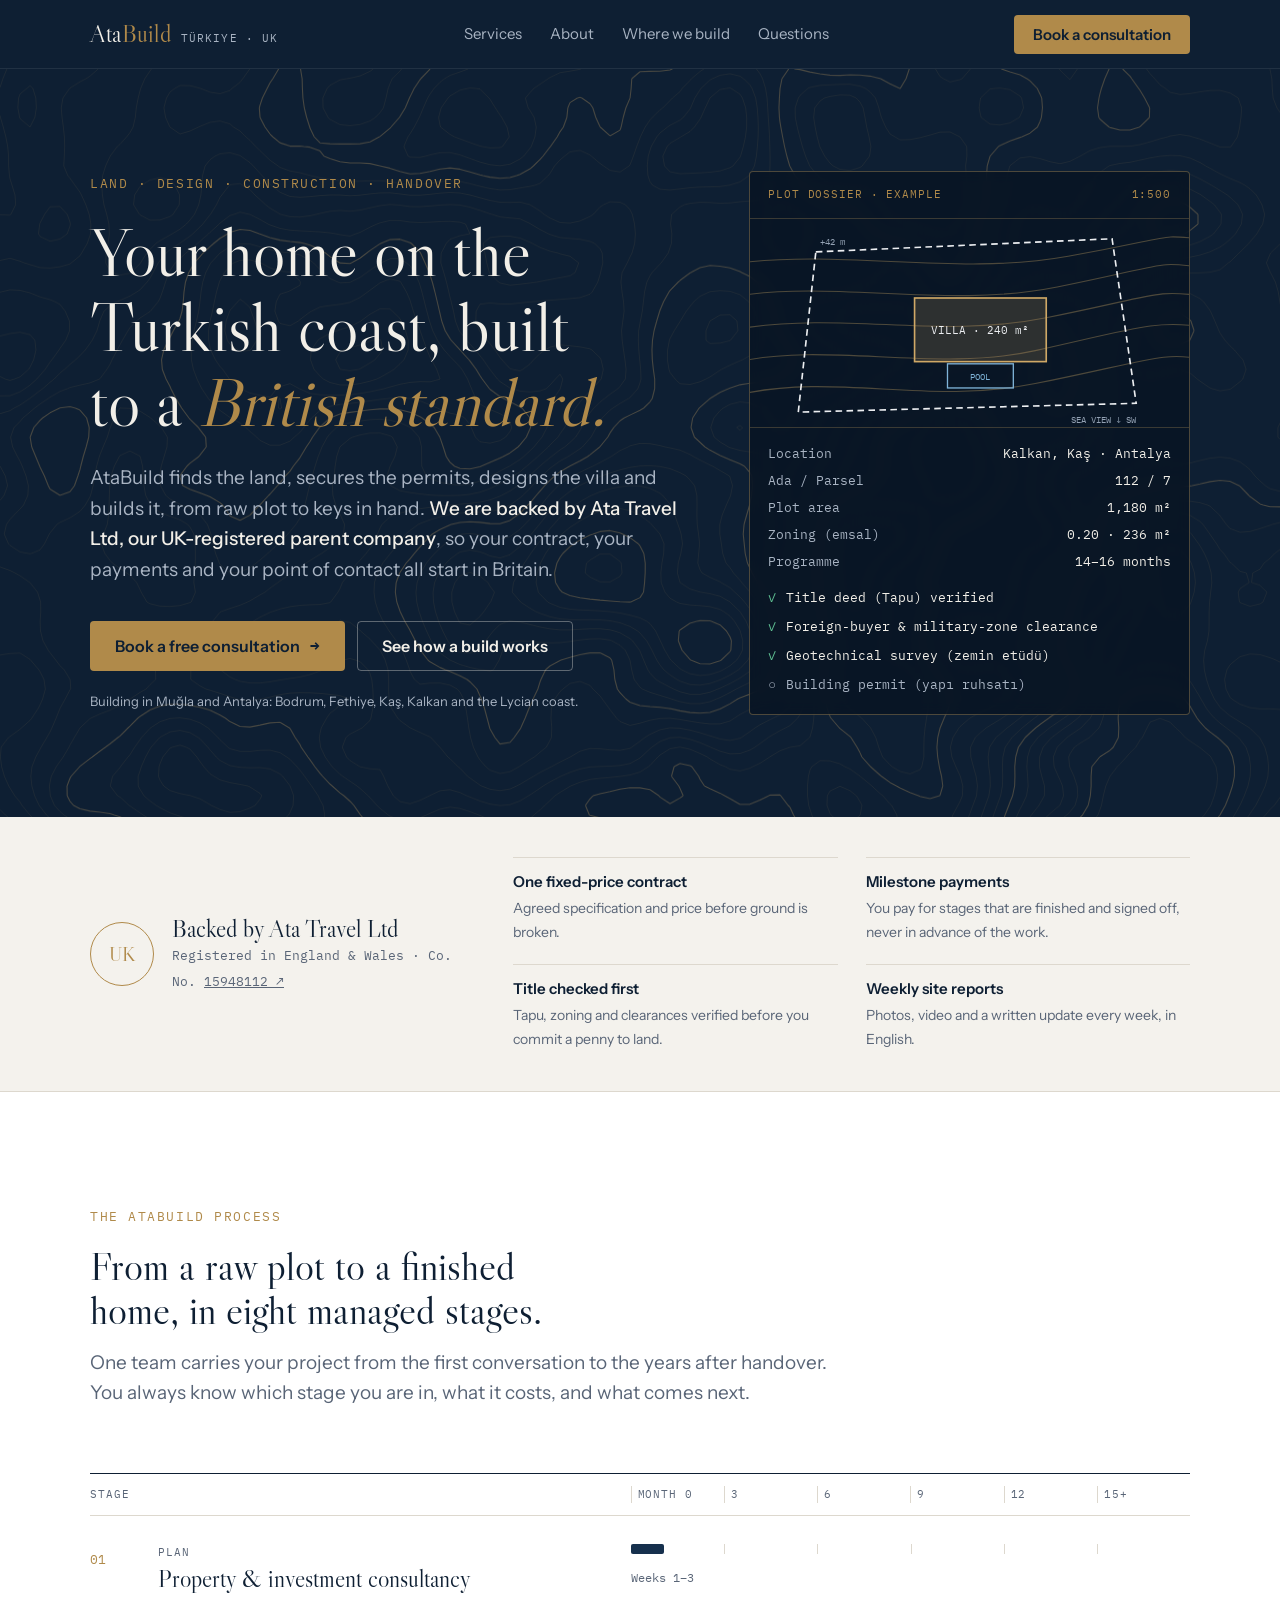
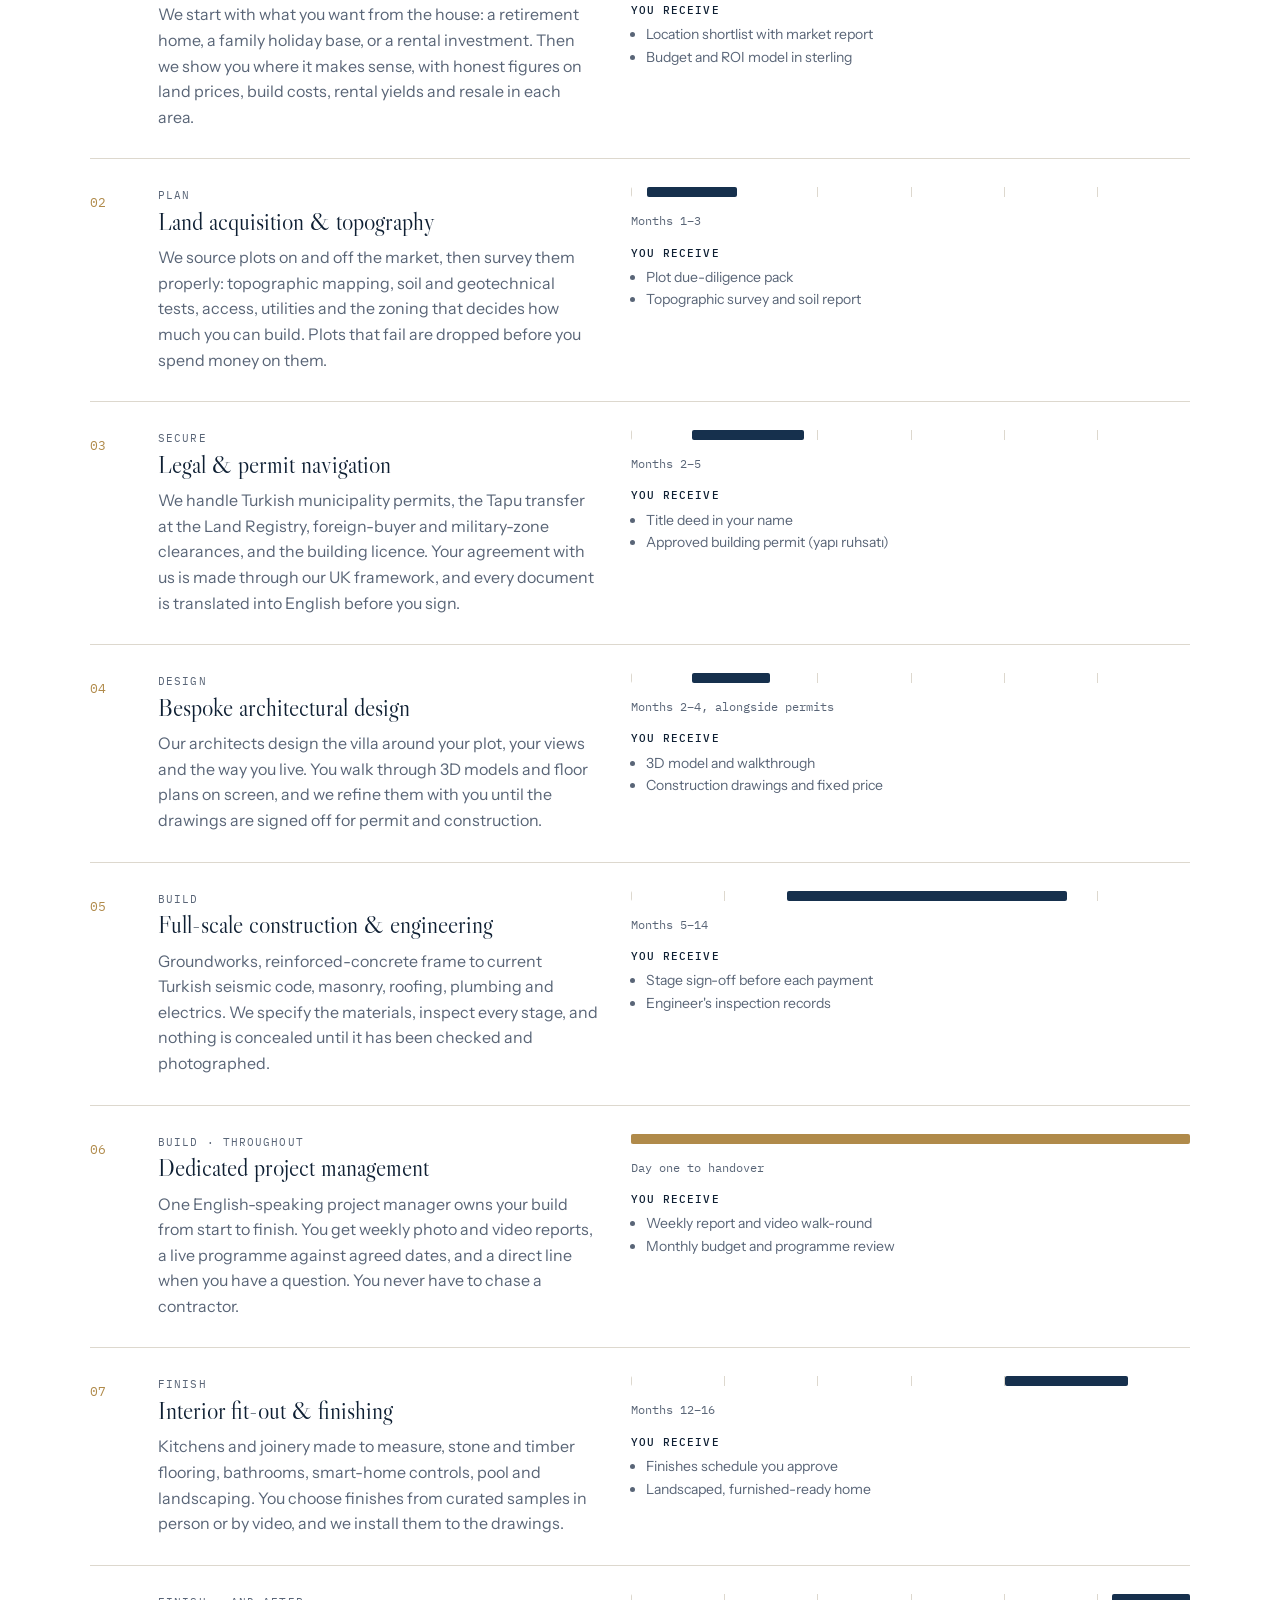
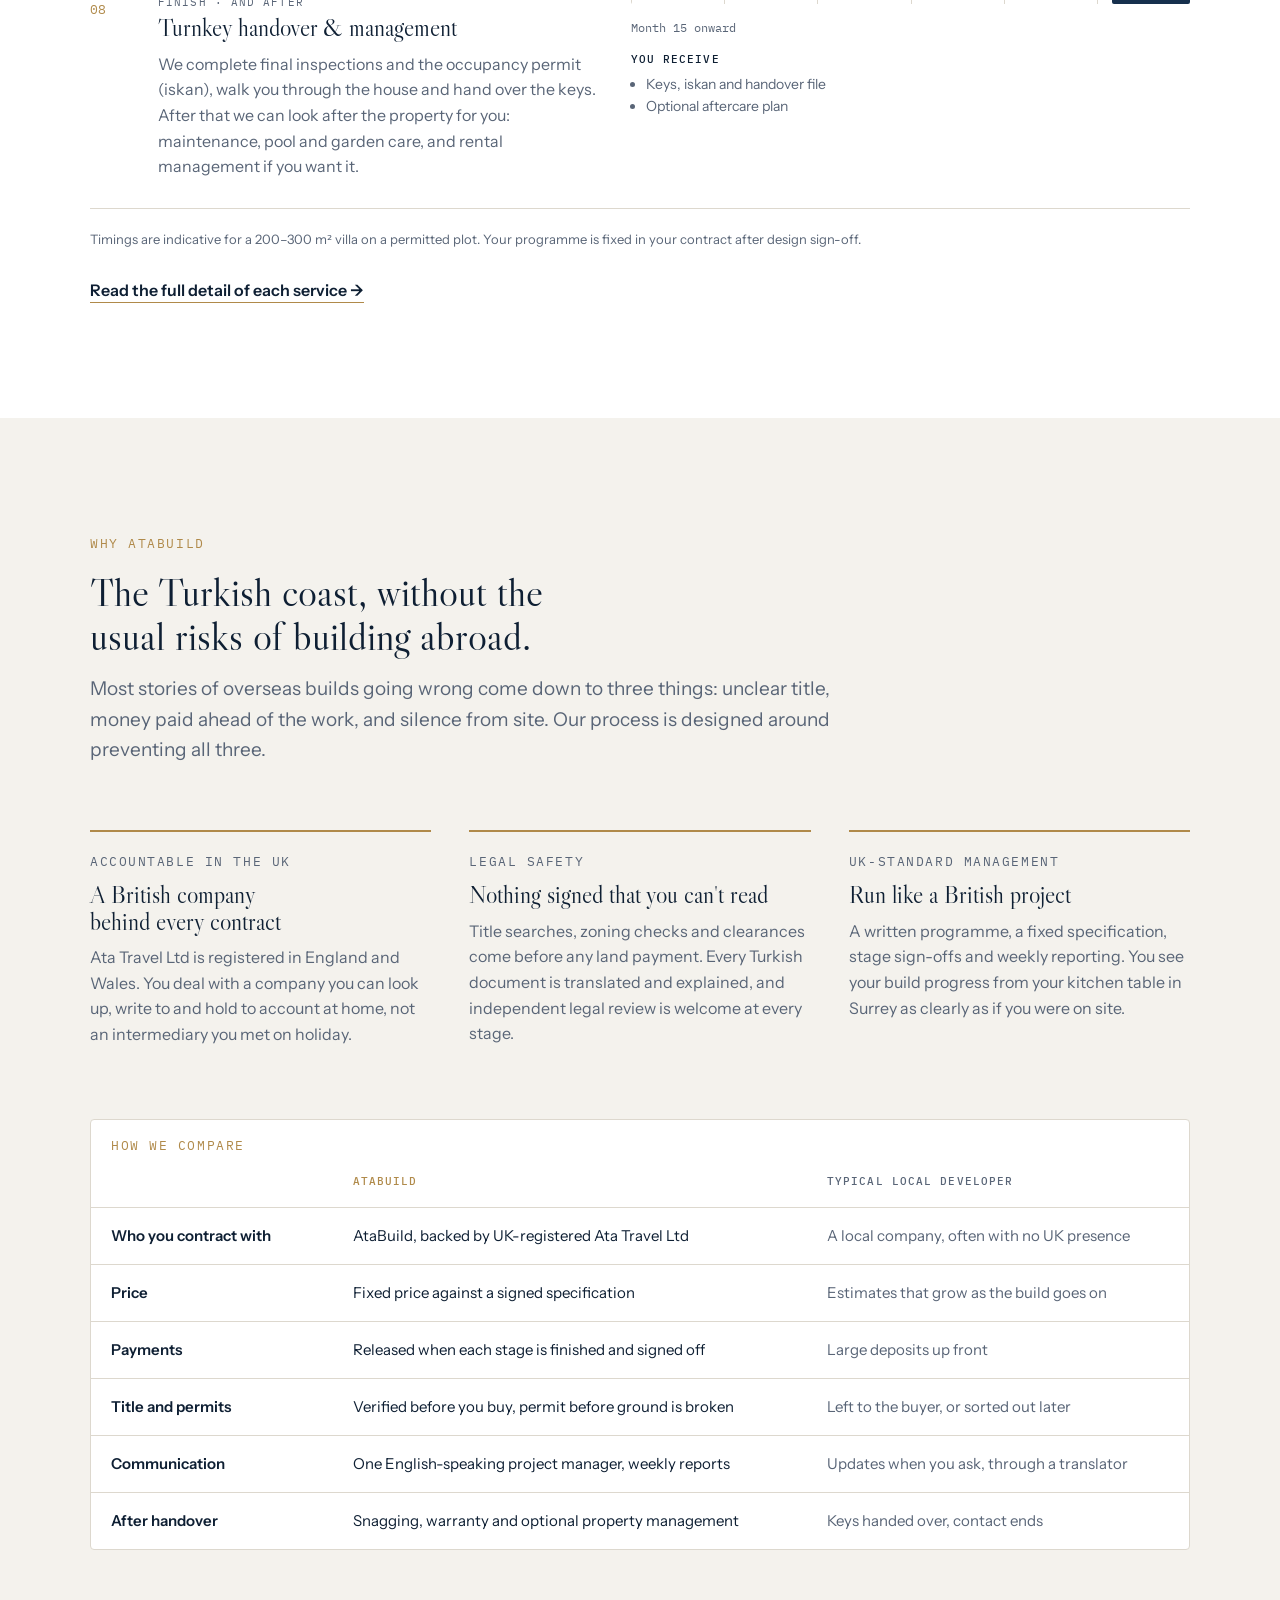
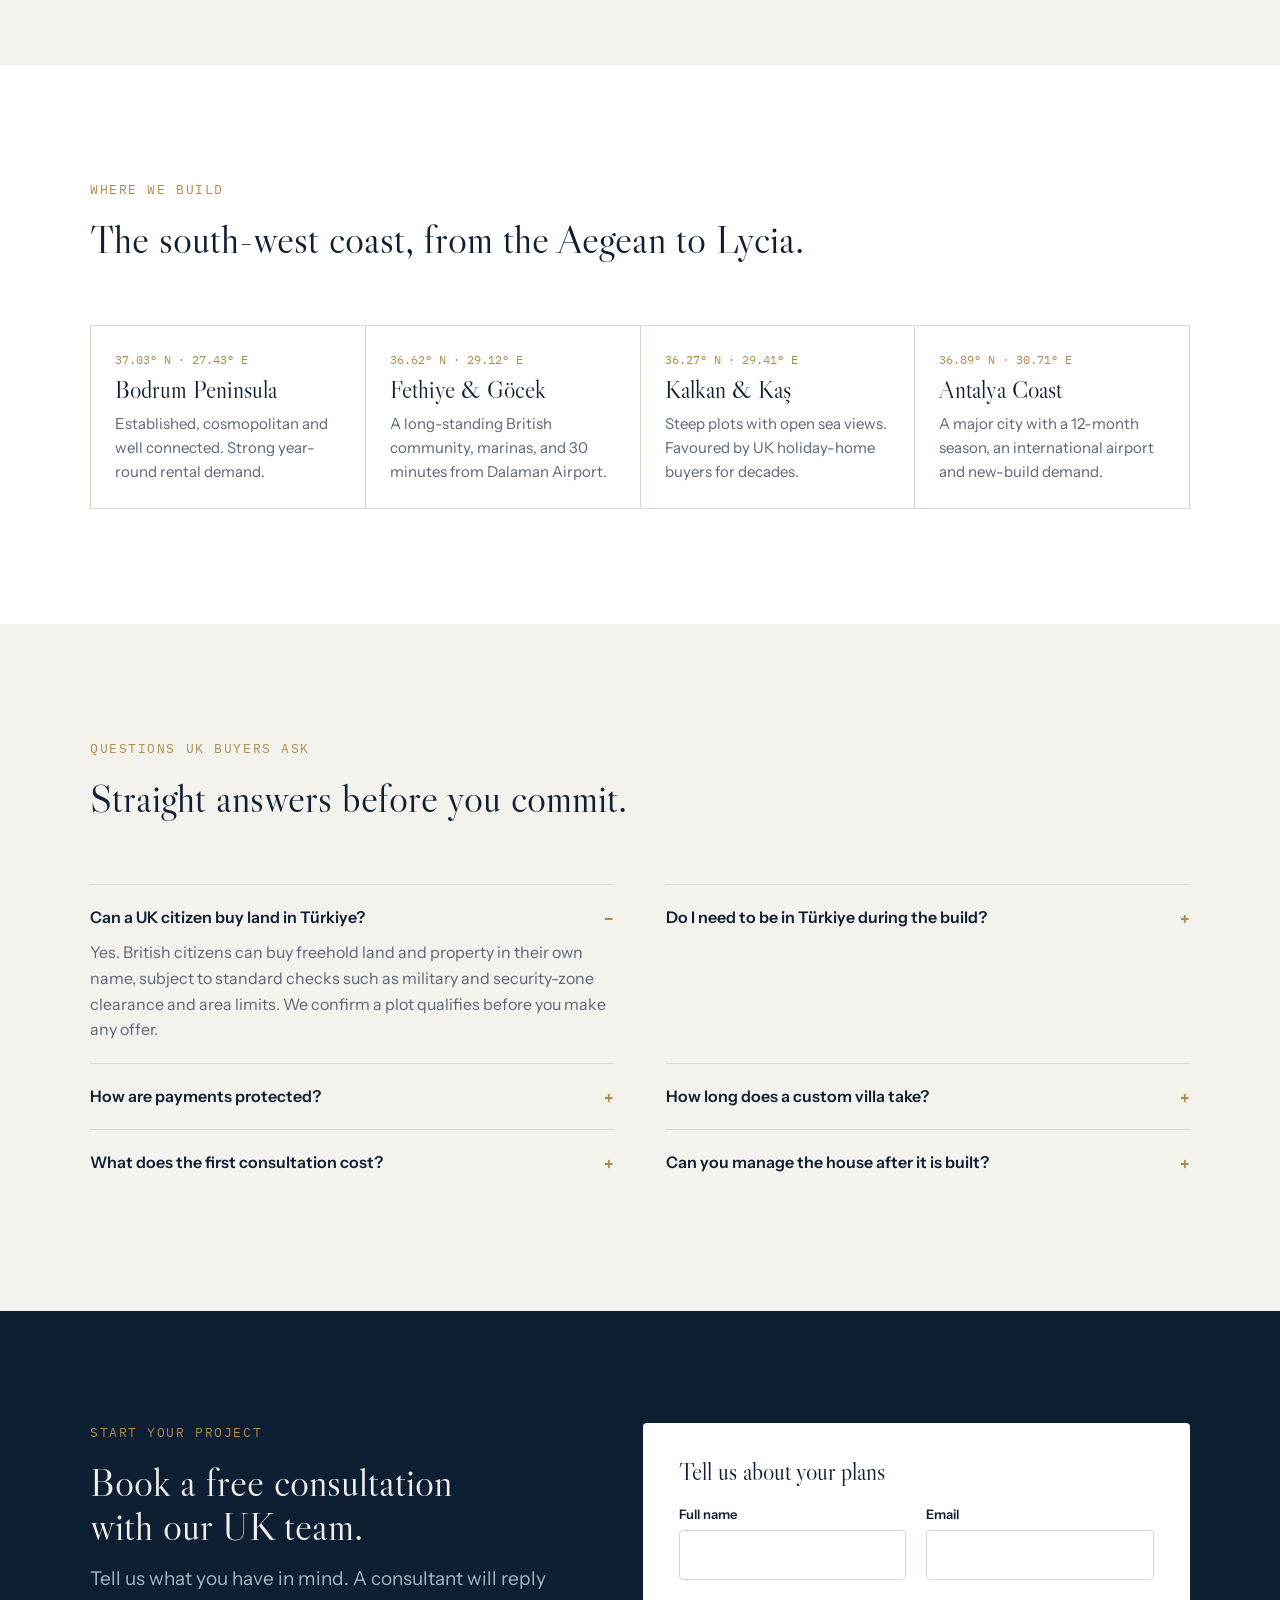
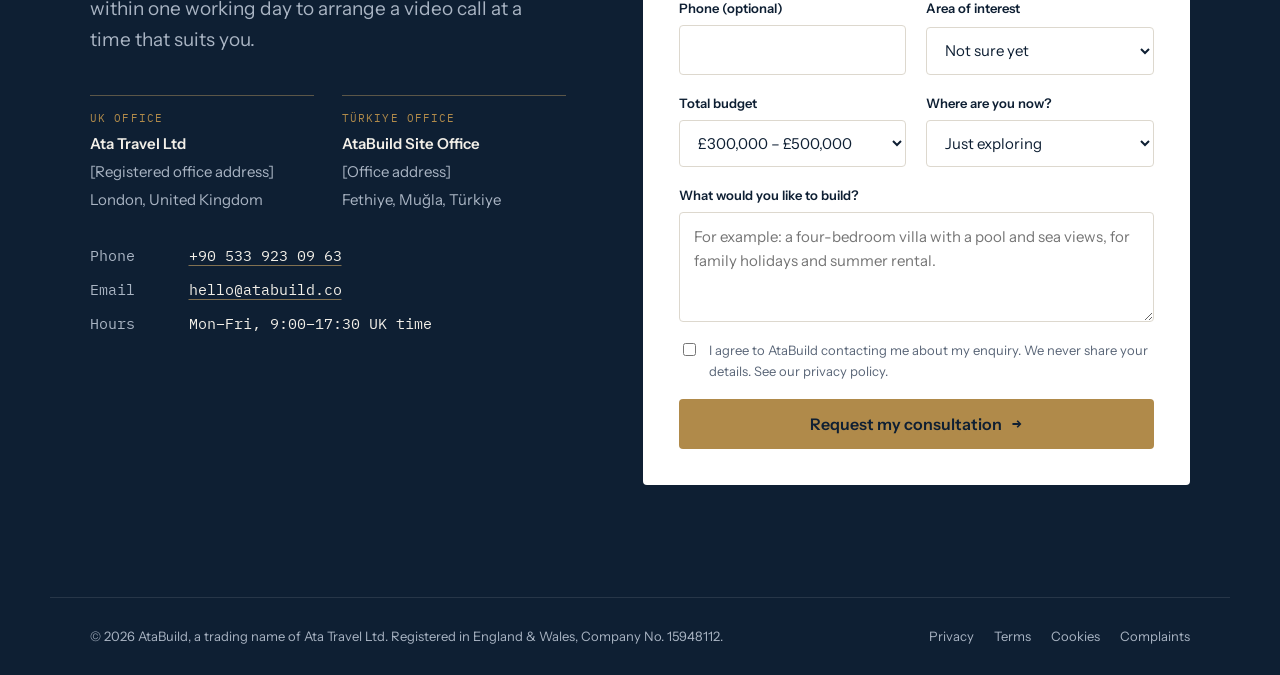
==== commit 4ab520b6: "Add contact phone and Companies House link Replace placeholder phone numbers with +90 533 923 09 63 " ====
--- a/index.html
+++ b/index.html
@@ -84,7 +84,7 @@
       <div class="seal-mark" aria-hidden="true">UK</div>
       <div>
         <strong>Backed by Ata Travel Ltd</strong>
-        <span>Registered in England &amp; Wales · Co. No. 00000000</span>
+        <span>Registered in England &amp; Wales · Co. No. <a href="https://find-and-update.company-information.service.gov.uk/company/15948112" target="_blank" rel="noopener" title="View Ata Travel Ltd on Companies House">15948112 ↗</a></span>
       </div>
     </div>
     <ul class="guarantees">
@@ -320,8 +320,7 @@
       </div>
 
       <div class="direct">
-        <div><span>UK tel</span><a href="tel:+442000000000">+44 (0)20 0000 0000</a></div>
-        <div><span>TR tel</span><a href="tel:+902520000000">+90 252 000 00 00</a></div>
+        <div><span>Phone</span><a href="tel:+905339230963">+90 533 923 09 63</a></div>
         <div><span>Email</span><a href="mailto:hello@atabuild.co">hello@atabuild.co</a></div>
         <div><span>Hours</span>Mon–Fri, 9:00–17:30 UK time</div>
       </div>
@@ -347,7 +346,7 @@
   </div>
 
   <div class="wrap legal">
-    <span>© 2026 AtaBuild, a trading name of Ata Travel Ltd. Registered in England &amp; Wales, Company No. 00000000.</span>
+    <span>© 2026 AtaBuild, a trading name of Ata Travel Ltd. Registered in England &amp; Wales, Company No. <a href="https://find-and-update.company-information.service.gov.uk/company/15948112" target="_blank" rel="noopener" title="View Ata Travel Ltd on Companies House">15948112</a>.</span>
     <nav aria-label="Legal"><a href="#">Privacy</a><a href="#">Terms</a><a href="#">Cookies</a><a href="#">Complaints</a></nav>
   </div>
 </footer>
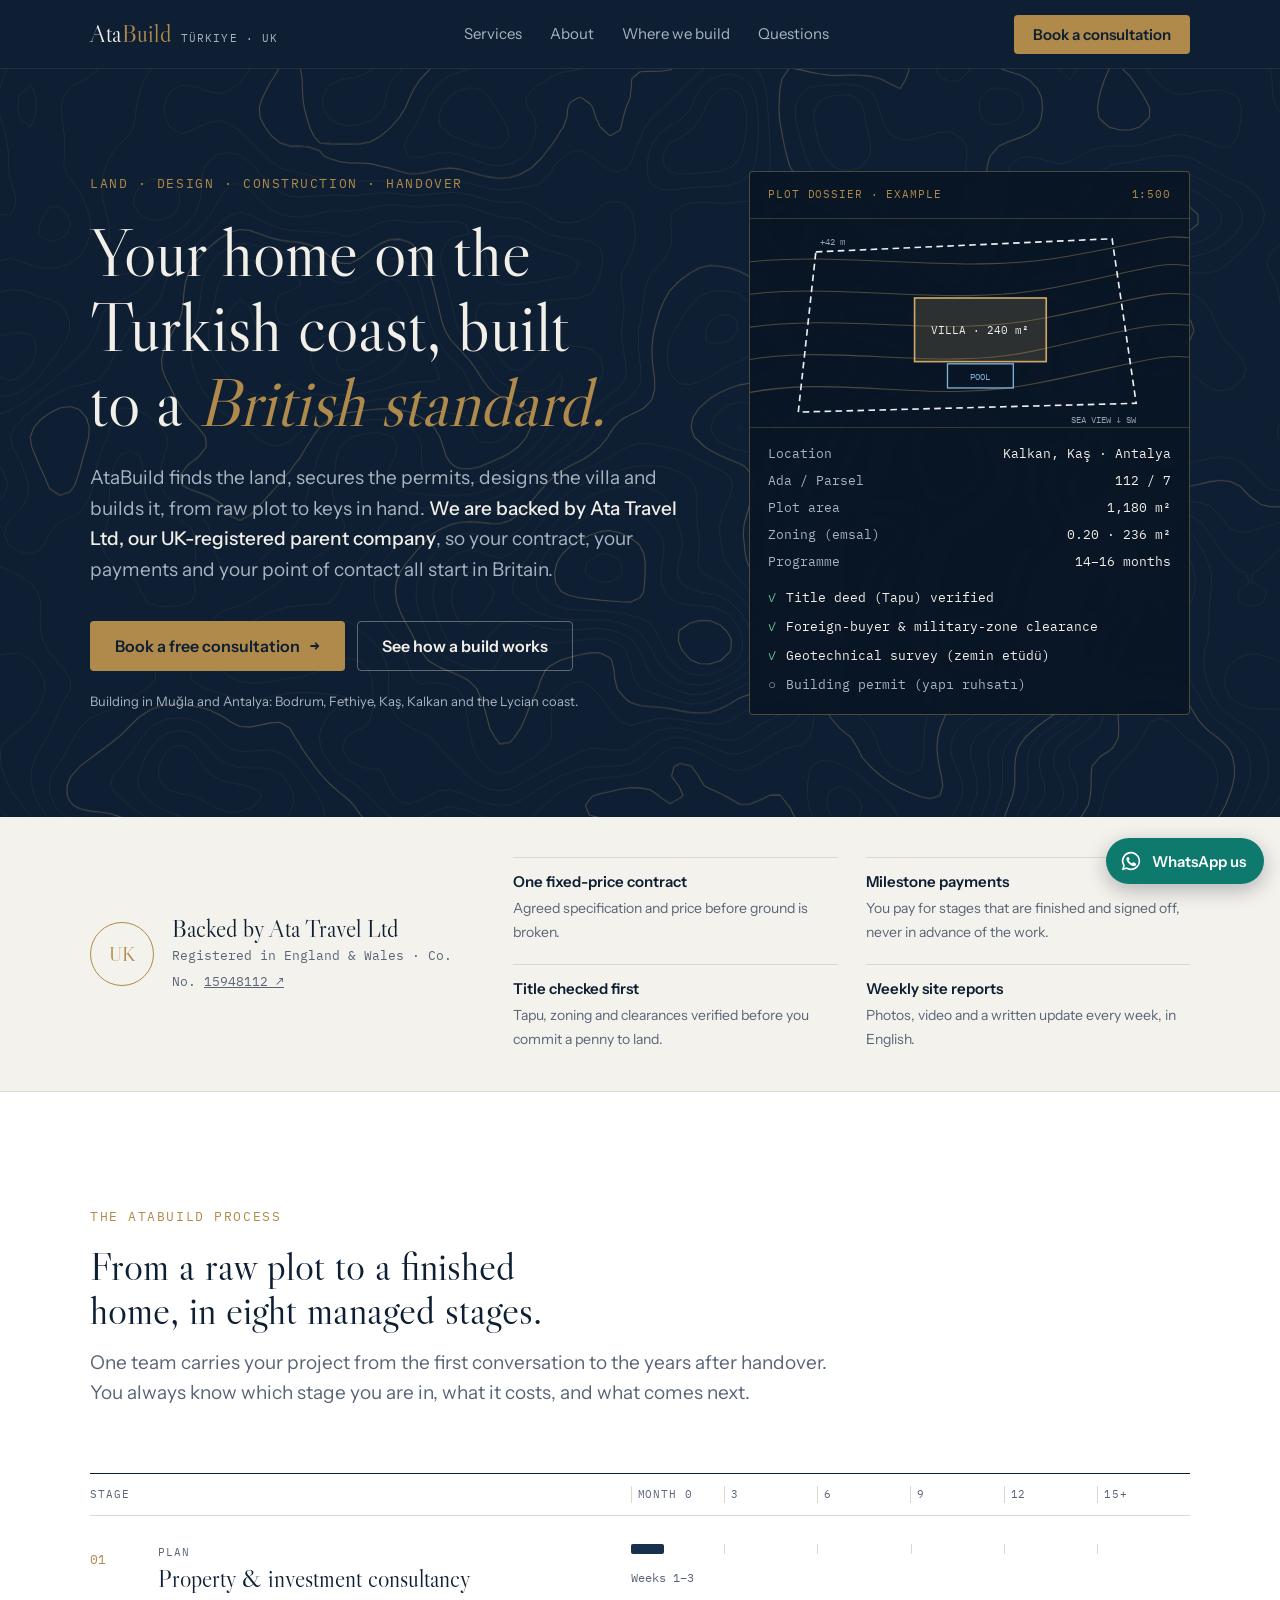
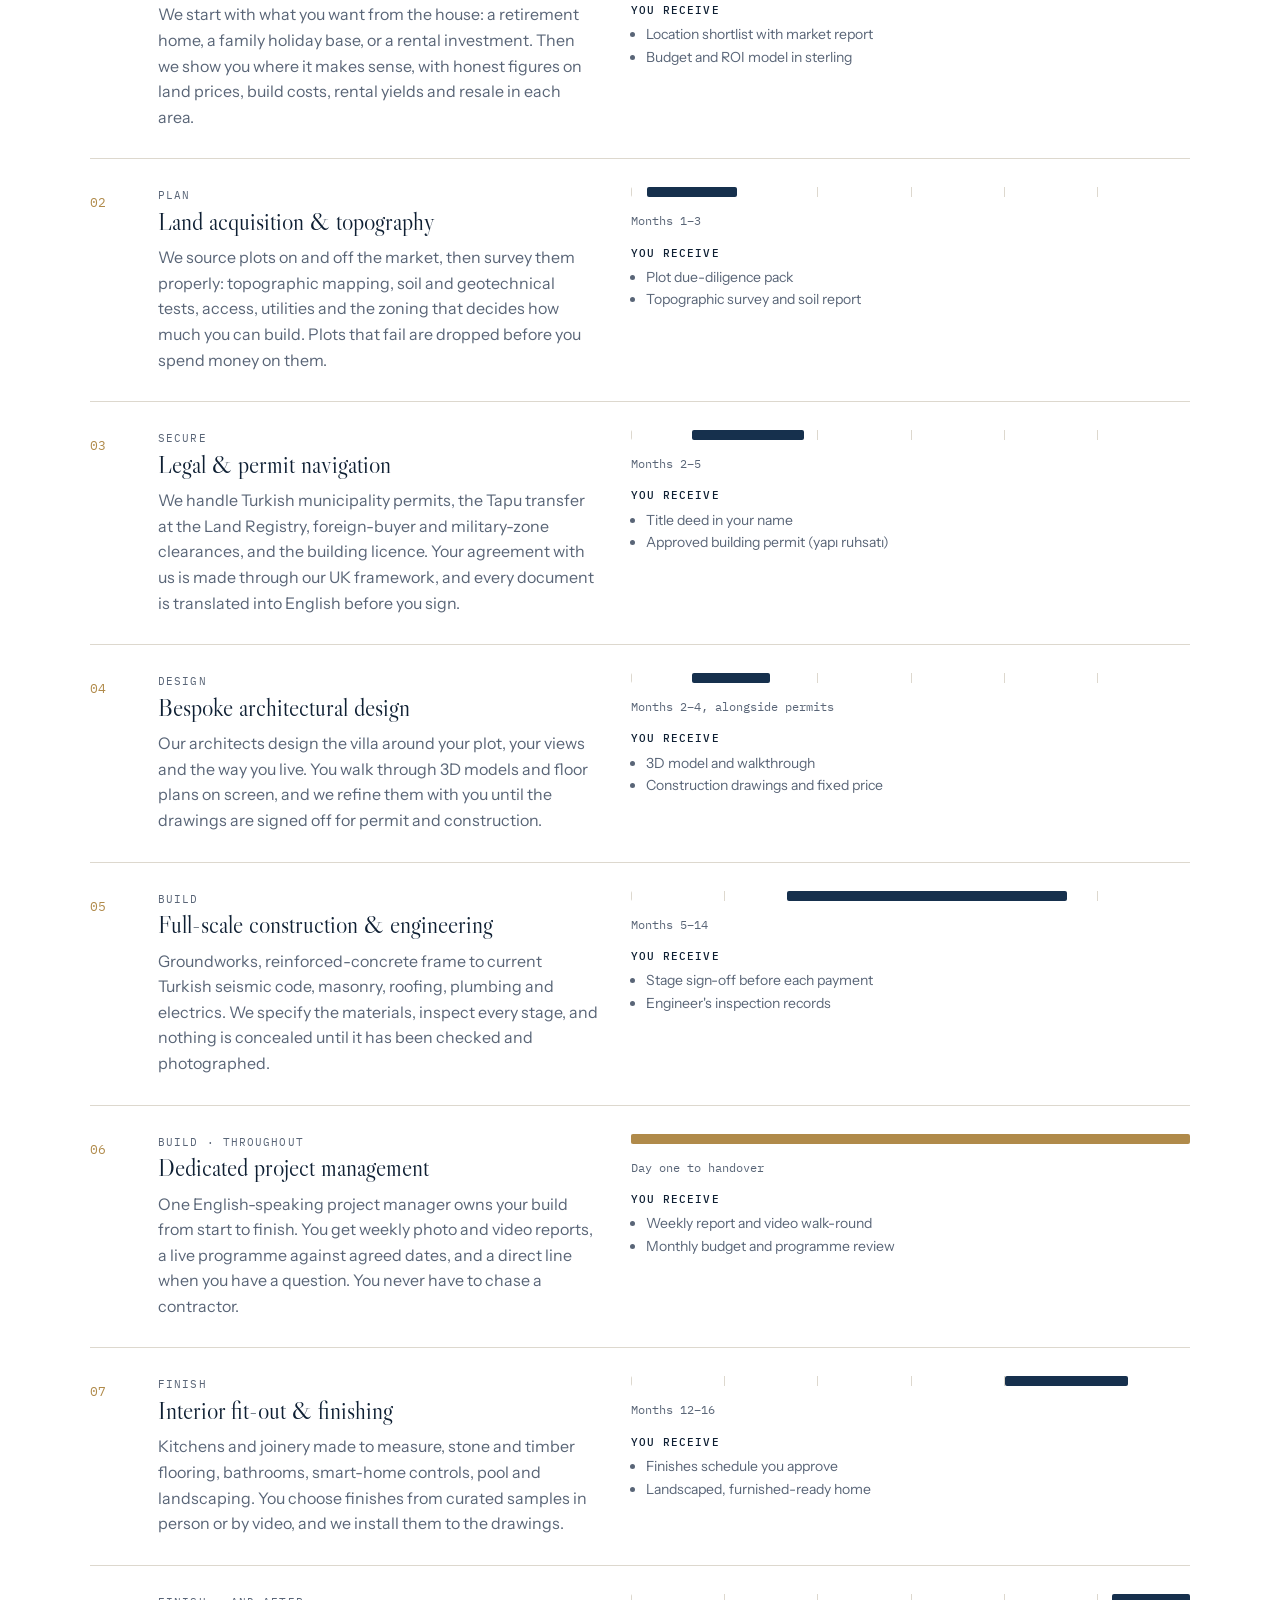
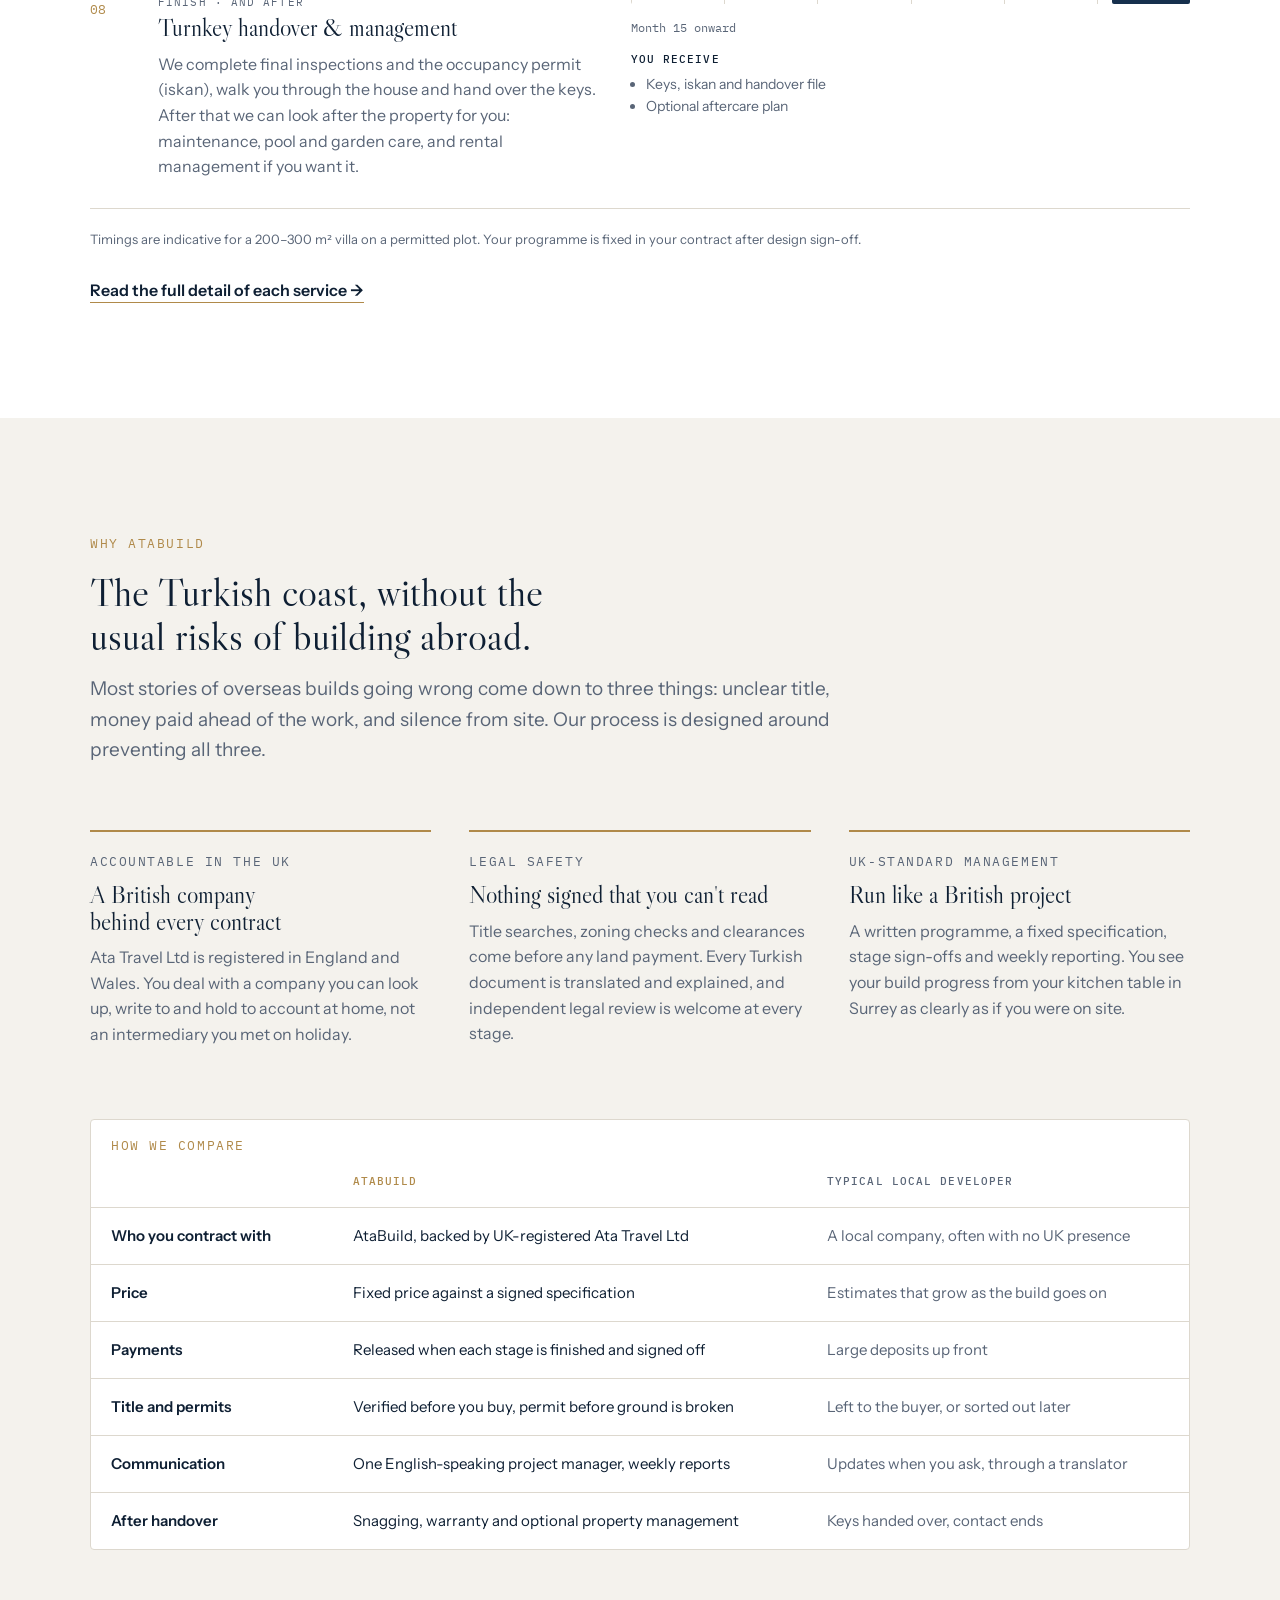
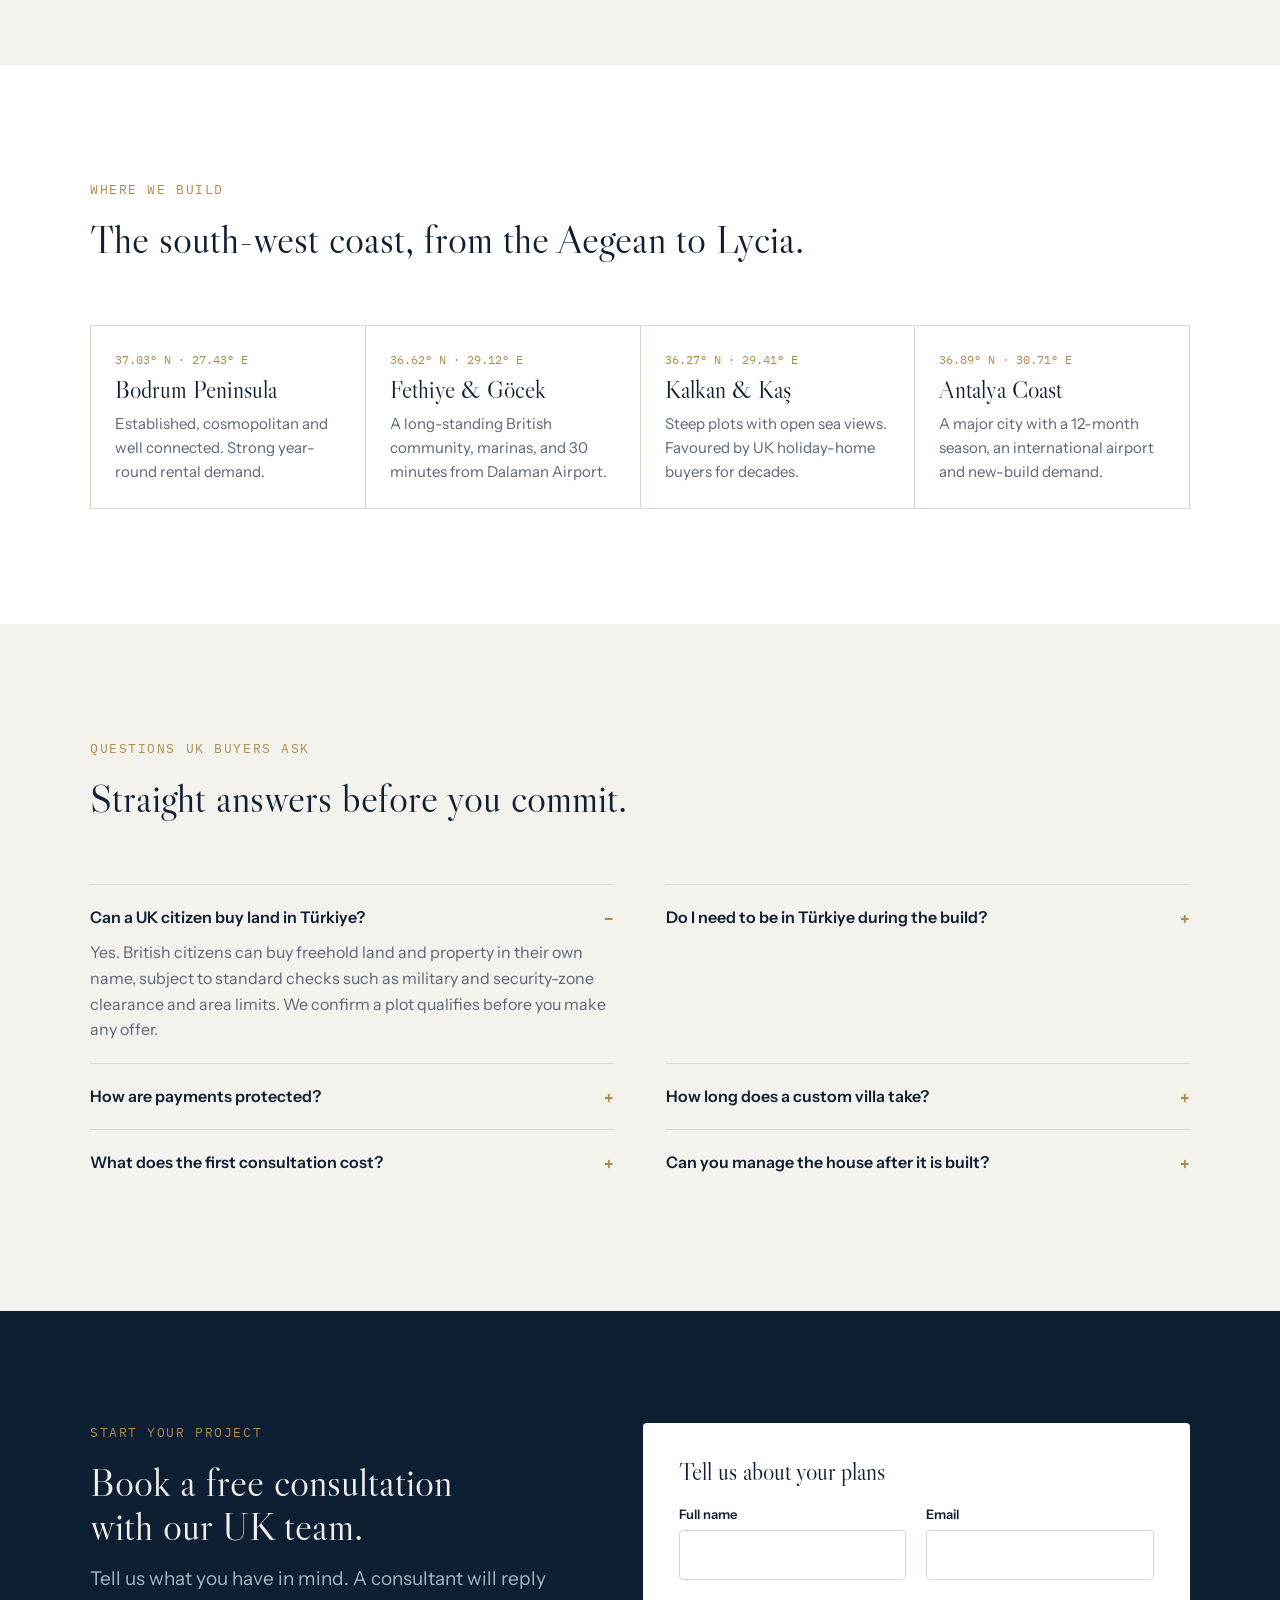
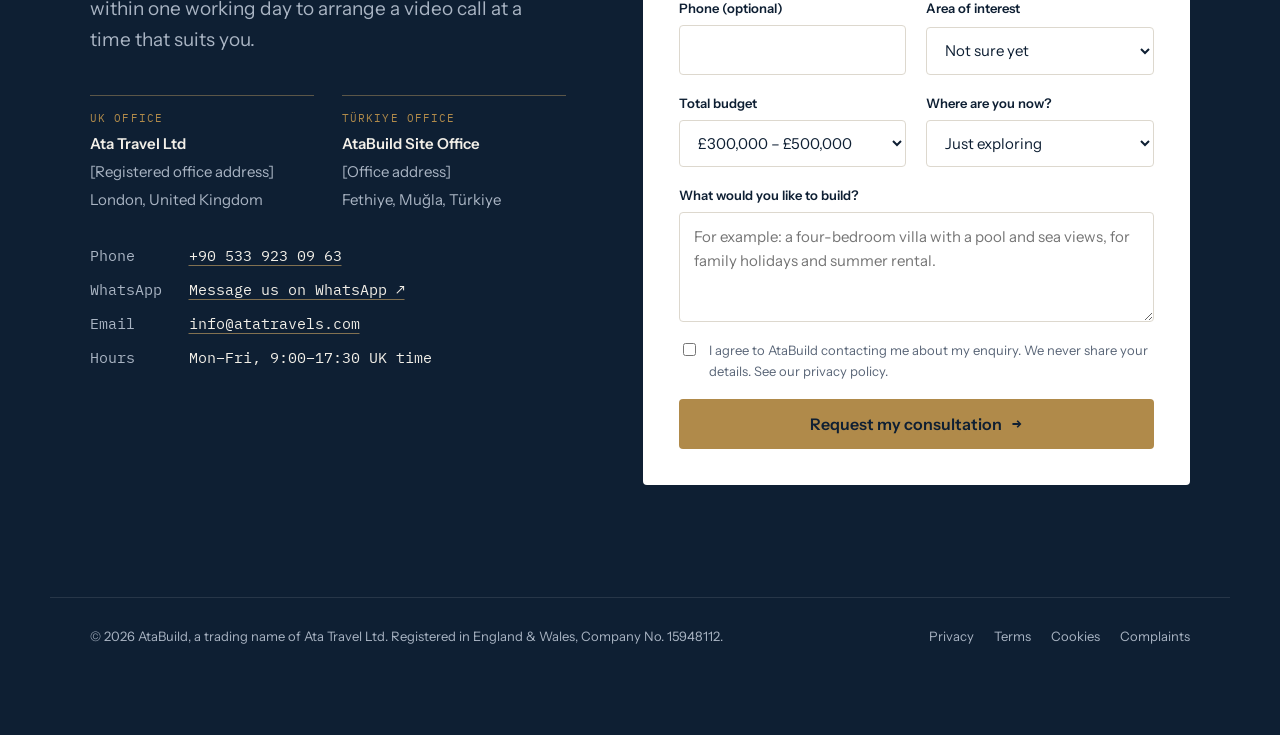
==== commit f7db6a69: "Add WhatsApp button and update contact email Add a floating WhatsApp chat button and a WhatsApp row " ====
--- a/index.html
+++ b/index.html
@@ -321,7 +321,8 @@
 
       <div class="direct">
         <div><span>Phone</span><a href="tel:+905339230963">+90 533 923 09 63</a></div>
-        <div><span>Email</span><a href="mailto:hello@atabuild.co">hello@atabuild.co</a></div>
+        <div><span>WhatsApp</span><a href="https://wa.me/905339230963?text=Hello%20AtaBuild%2C%20I%27d%20like%20to%20talk%20about%20building%20a%20home%20in%20T%C3%BCrkiye." target="_blank" rel="noopener">Message us on WhatsApp ↗</a></div>
+        <div><span>Email</span><a href="mailto:info@atatravels.com">info@atatravels.com</a></div>
         <div><span>Hours</span>Mon–Fri, 9:00–17:30 UK time</div>
       </div>
     </div>
@@ -352,6 +353,7 @@
 </footer>
 </main>
 
+<a class="wa-float" href="https://wa.me/905339230963?text=Hello%20AtaBuild%2C%20I%27d%20like%20to%20talk%20about%20building%20a%20home%20in%20T%C3%BCrkiye." target="_blank" rel="noopener" aria-label="Chat with AtaBuild on WhatsApp"><svg viewBox="0 0 24 24" width="22" height="22" aria-hidden="true" focusable="false"><path fill="currentColor" d="M12 2a10 10 0 0 0-8.6 15.1L2 22l5-1.3A10 10 0 1 0 12 2Zm0 18.2a8.2 8.2 0 0 1-4.2-1.2l-.3-.2-3 .8.8-2.9-.2-.3A8.2 8.2 0 1 1 12 20.2Zm4.5-6.1c-.2-.1-1.5-.7-1.7-.8-.2-.1-.4-.1-.6.1l-.8 1c-.1.2-.3.2-.5.1a6.7 6.7 0 0 1-3.3-2.9c-.2-.4.3-.4.8-1.3.1-.2 0-.3 0-.4l-.8-1.8c-.2-.5-.4-.4-.6-.4h-.5a1 1 0 0 0-.7.3 3 3 0 0 0-.9 2.2 5.2 5.2 0 0 0 1.1 2.7 11.8 11.8 0 0 0 4.5 4c1.7.7 2.3.8 3.2.6.5-.1 1.5-.6 1.7-1.2.2-.6.2-1.1.2-1.2-.1-.1-.3-.2-.5-.3Z"/></svg><span>WhatsApp us</span></a>
 <script src="assets/site.js"></script>
 </body>
 </html>
--- a/assets/site.css
+++ b/assets/site.css
@@ -313,3 +313,10 @@
 .role .where{font-family:var(--font-mono);font-size:.6875rem;letter-spacing:.1em;text-transform:uppercase;color:var(--gold)}
 .role h3{font-size:var(--step-2)}
 .role p{color:var(--muted);font-size:.9375rem}
+
+/* ---------- WhatsApp button ---------- */
+.wa-float{position:fixed;right:max(16px,env(safe-area-inset-right,0px));bottom:calc(16px + env(safe-area-inset-bottom,0px));z-index:30;display:inline-flex;align-items:center;gap:10px;padding:12px 18px 12px 14px;border-radius:999px;background:#0E7A6E;color:#FFFFFF;font:600 .9375rem/1 var(--font-body);text-decoration:none;box-shadow:0 6px 20px rgba(8,19,33,.28);transition:transform .2s,background .2s}
+.wa-float:hover{background:#0B6A5F;transform:translateY(-2px)}
+.wa-float:focus-visible{outline:2px solid var(--gold);outline-offset:3px}
+@media (max-width:560px){.wa-float{padding:14px}.wa-float span{position:absolute;width:1px;height:1px;overflow:hidden;clip:rect(0 0 0 0);white-space:nowrap}}
+.legal{padding-bottom:88px}
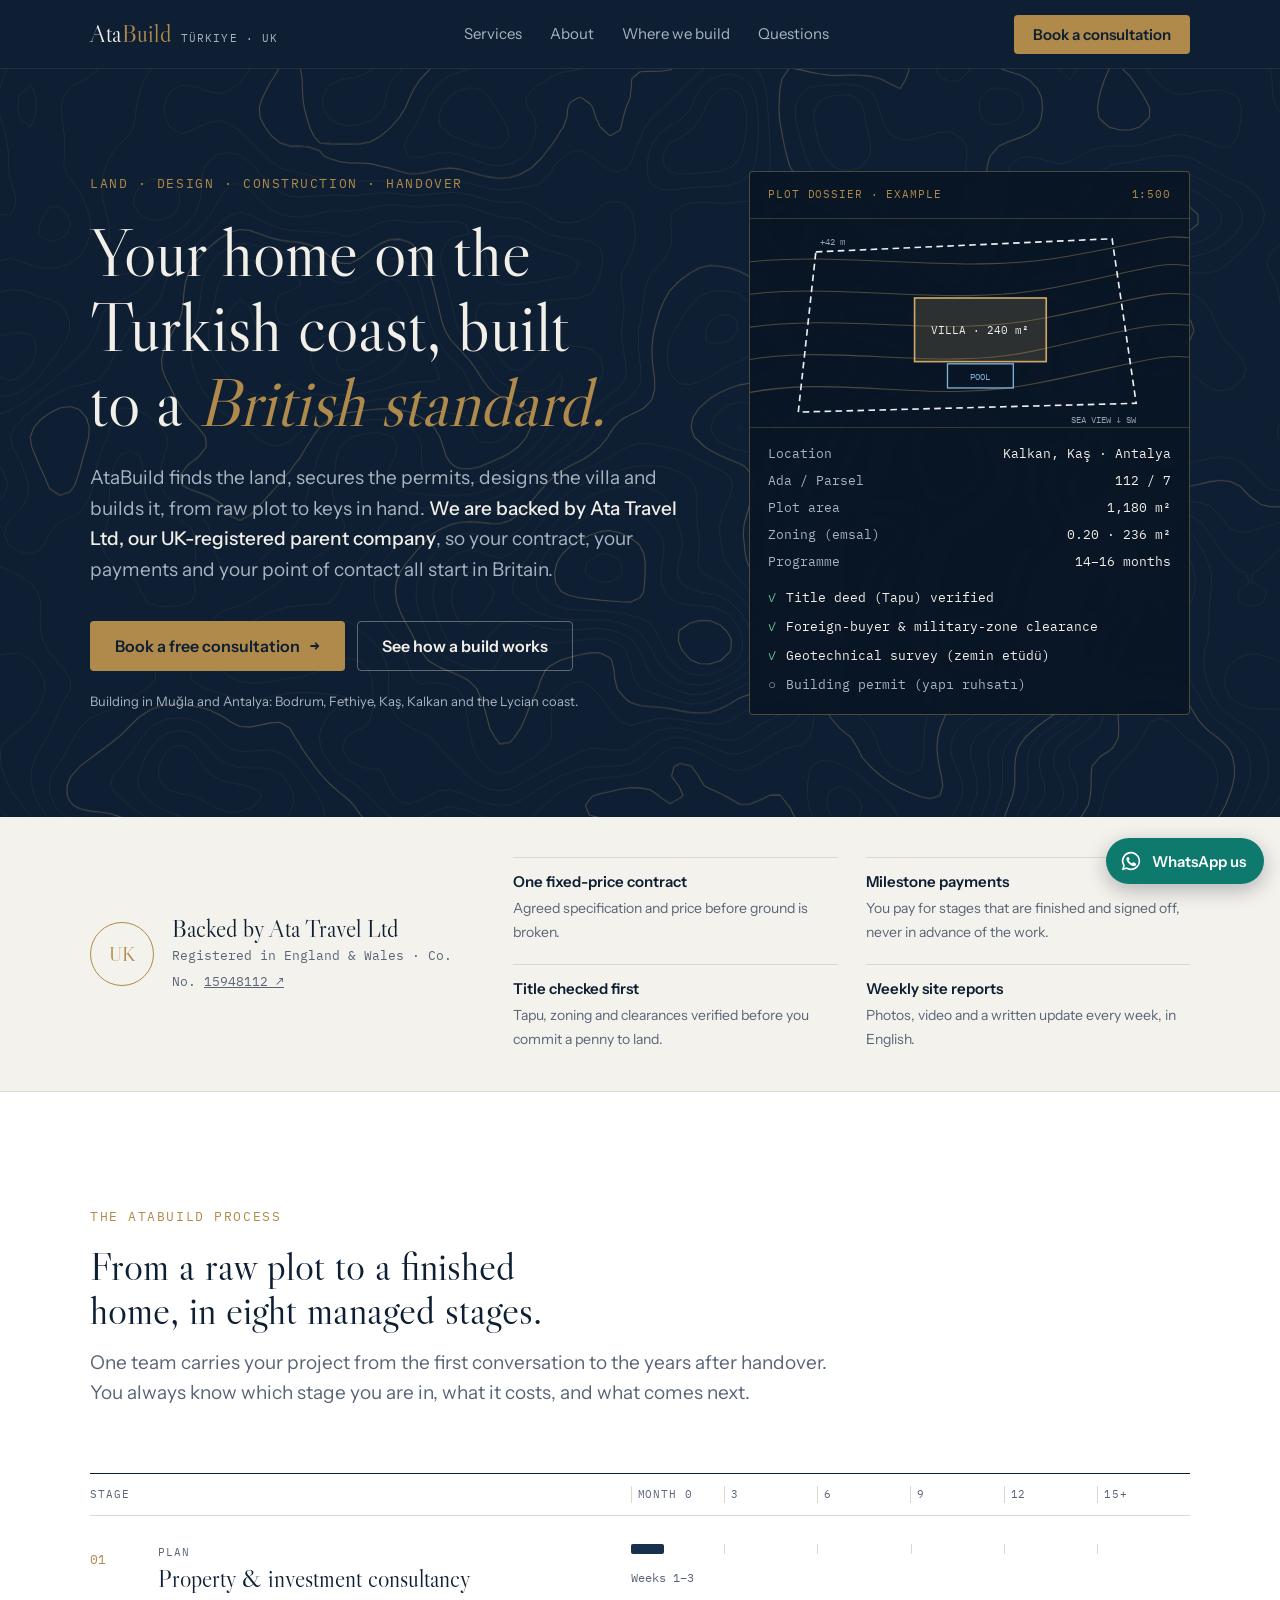
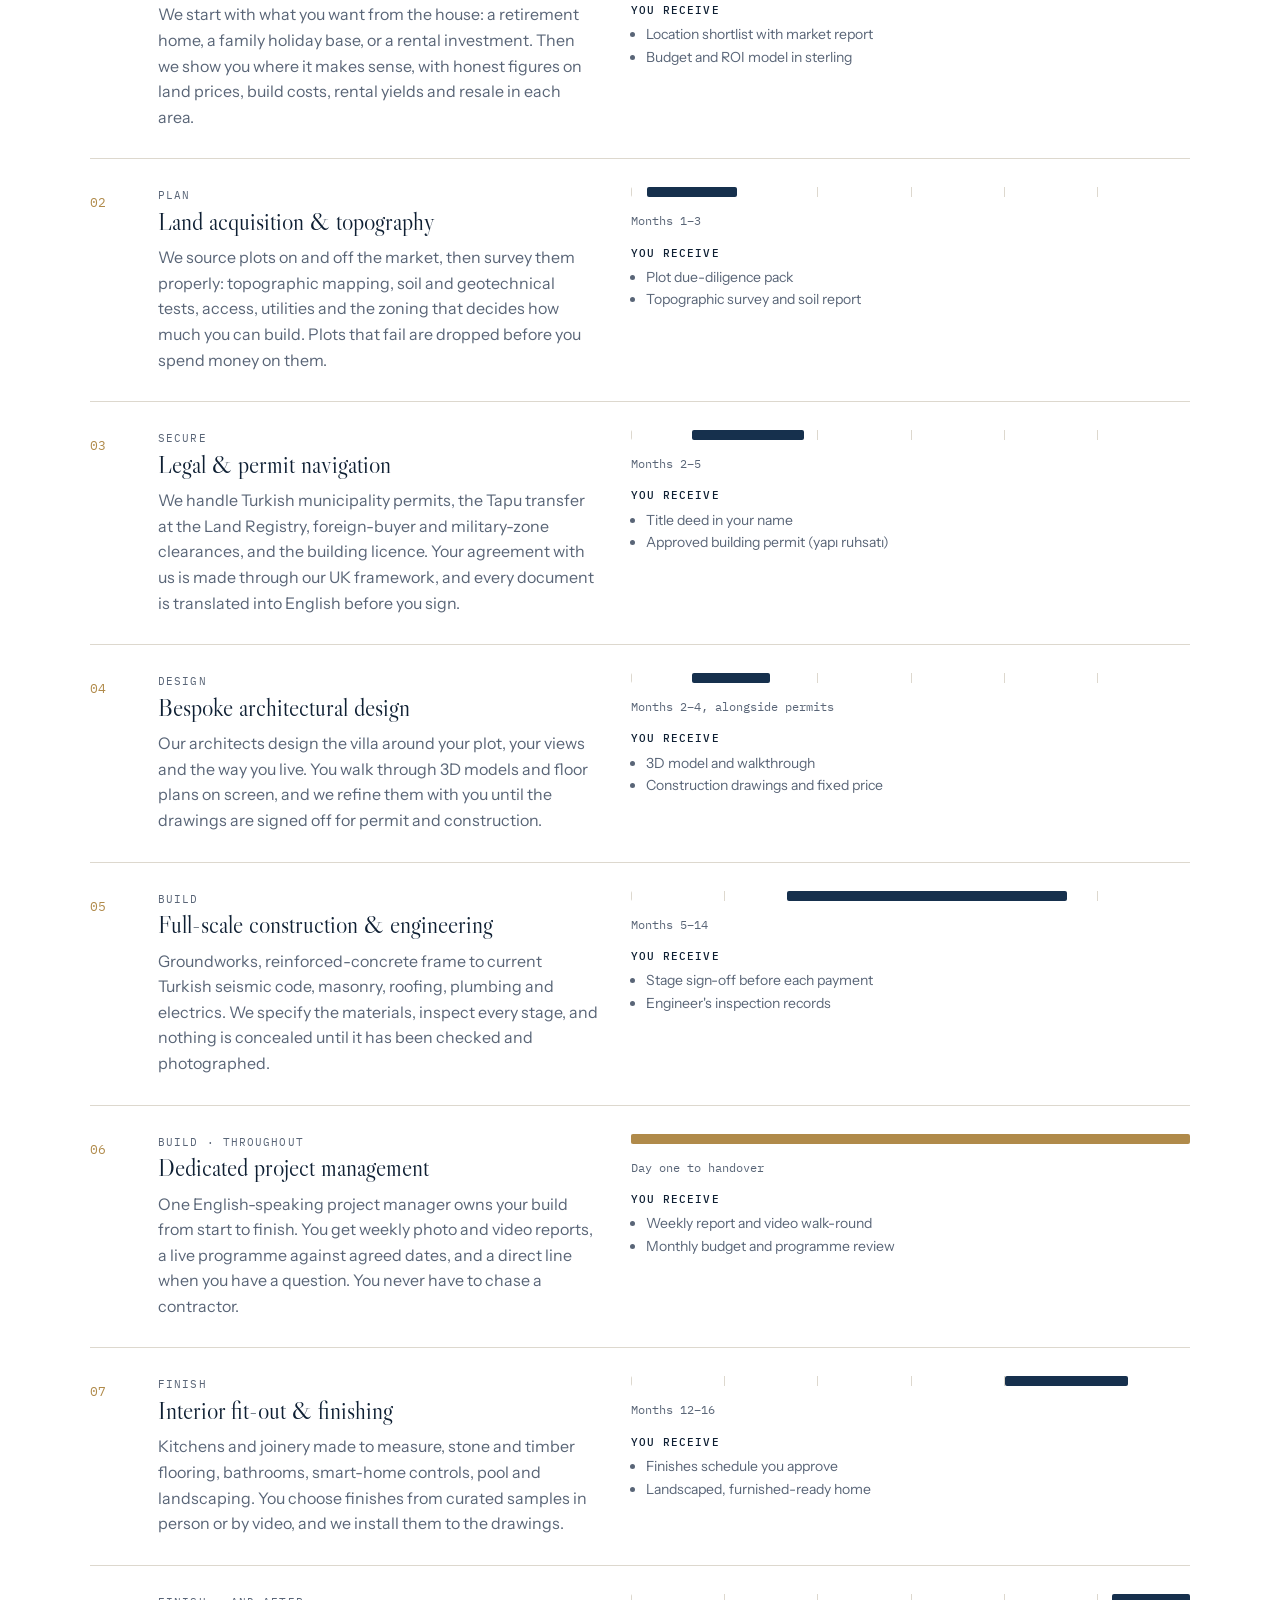
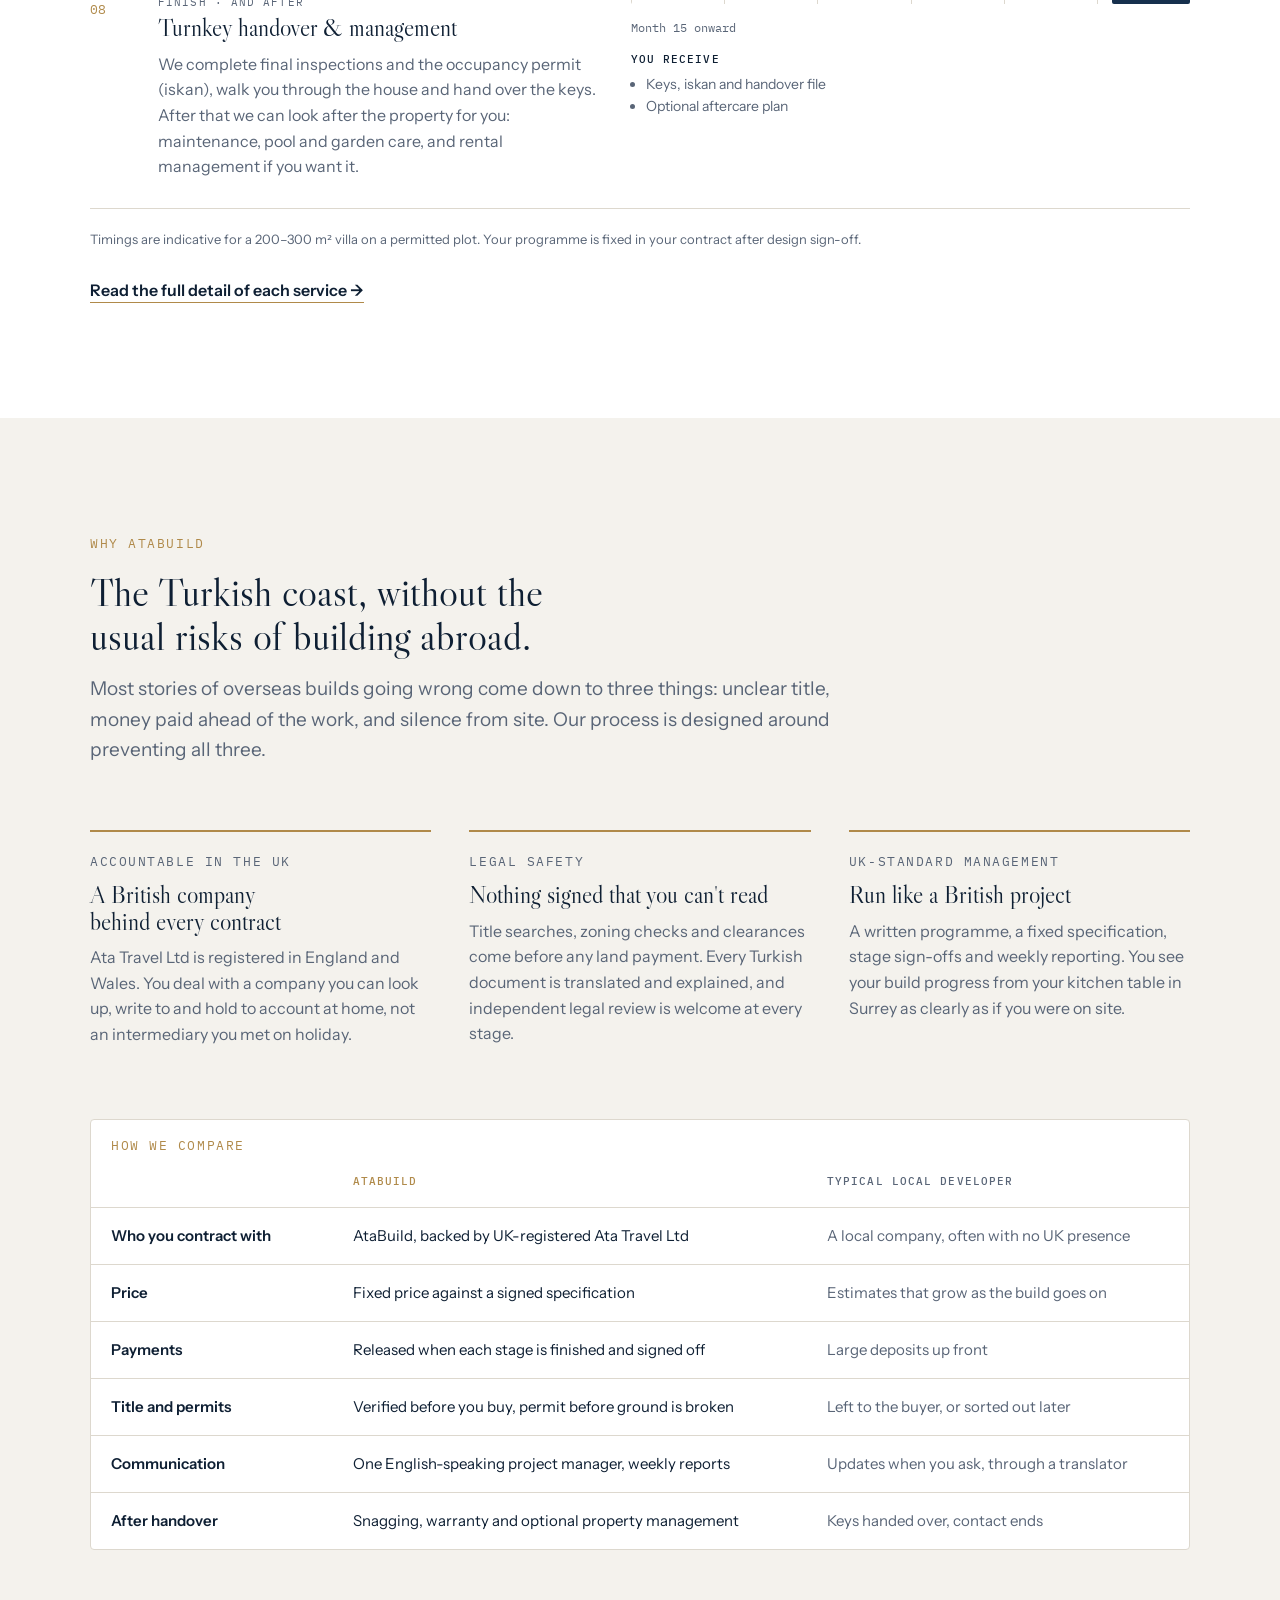
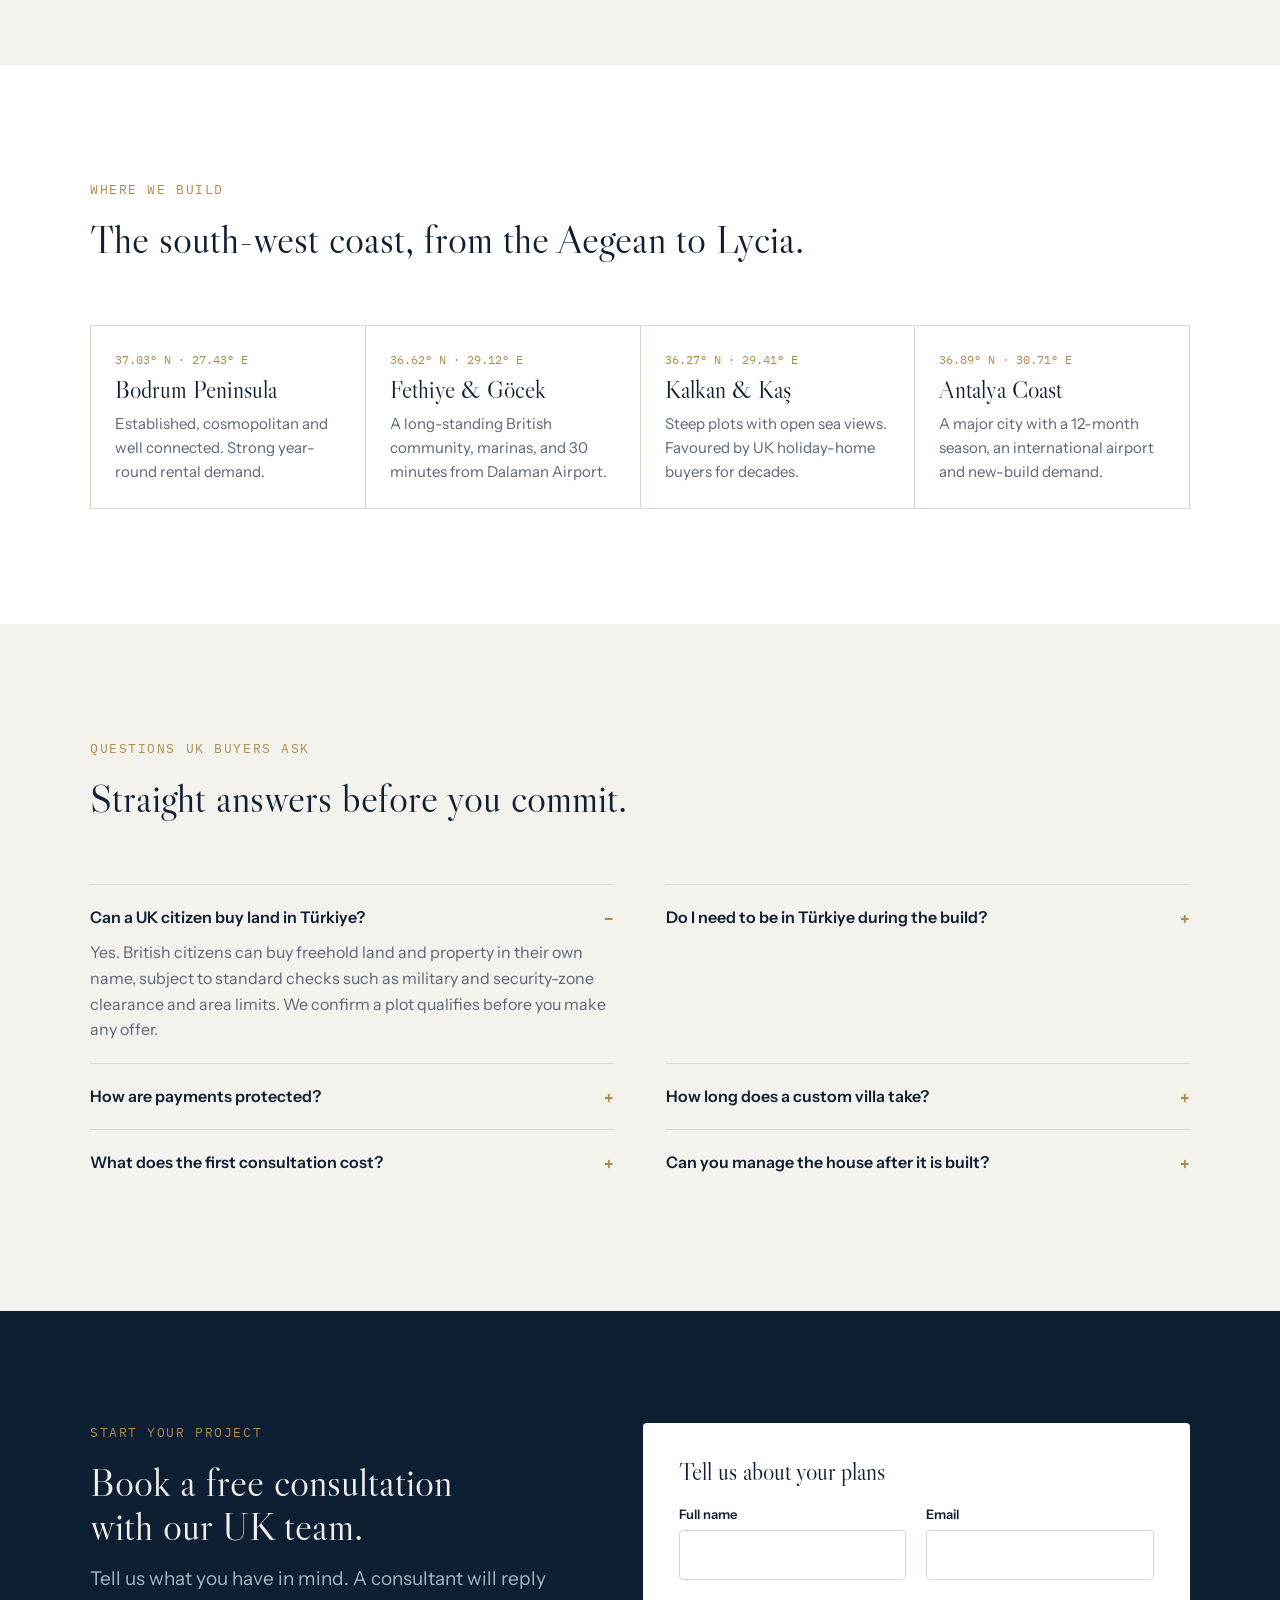
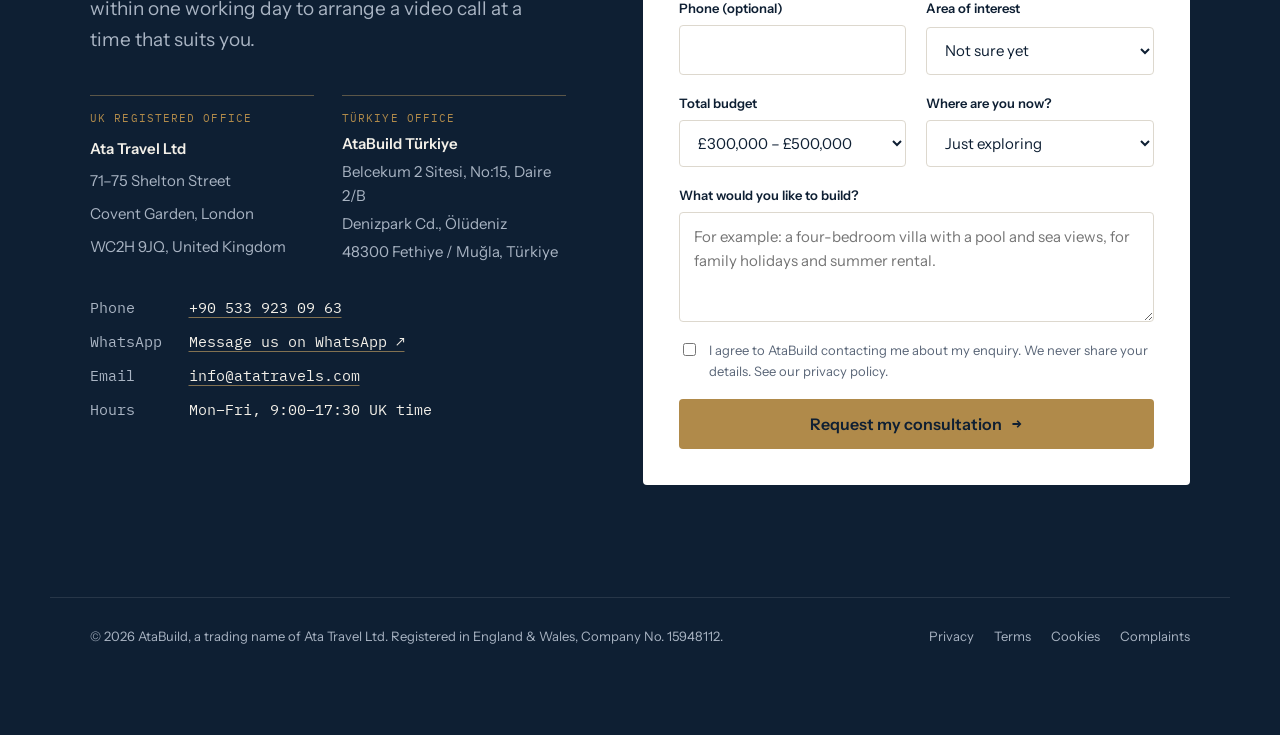
==== commit 60693f62: "Add UK and Türkiye office addresses Co-Authored-By: Claude Opus 5.5 <noreply@anthropic.com> Claude-S" ====
--- a/index.html
+++ b/index.html
@@ -315,8 +315,8 @@
       <p class="lede">Tell us what you have in mind. A consultant will reply within one working day to arrange a video call at a time that suits you.</p>
 
       <div class="offices">
-        <div class="office"><span class="tag">UK office</span><b>Ata Travel Ltd</b><span>[Registered office address]</span><span>London, United Kingdom</span></div>
-        <div class="office"><span class="tag">Türkiye office</span><b>AtaBuild Site Office</b><span>[Office address]</span><span>Fethiye, Muğla, Türkiye</span></div>
+        <address class="office"><span class="tag">UK registered office</span><b>Ata Travel Ltd</b><span>71–75 Shelton Street</span><span>Covent Garden, London</span><span>WC2H 9JQ, United Kingdom</span></address>
+        <address class="office"><span class="tag">Türkiye office</span><b>AtaBuild Türkiye</b><span>Belcekum 2 Sitesi, No:15, Daire 2/B</span><span>Denizpark Cd., Ölüdeniz</span><span>48300 Fethiye / Muğla, Türkiye</span></address>
       </div>
 
       <div class="direct">
--- a/assets/site.css
+++ b/assets/site.css
@@ -182,7 +182,7 @@
 .contact .lede{color:var(--on-navy-muted)}
 .offices{display:grid;grid-template-columns:repeat(2,minmax(0,1fr));gap:28px;margin-top:40px}
 @media (max-width:460px){.offices{grid-template-columns:minmax(0,1fr)}}
-.office{border-top:1px solid rgba(207,168,102,.4);padding-top:14px;display:grid;gap:4px;font-size:.9375rem;color:var(--on-navy-muted)}
+.office{font-style:normal;border-top:1px solid rgba(207,168,102,.4);padding-top:14px;display:grid;gap:4px;font-size:.9375rem;color:var(--on-navy-muted)}
 .office b{color:var(--on-navy);font-weight:600}
 .office .tag{font-family:var(--font-mono);font-size:.6875rem;letter-spacing:.1em;text-transform:uppercase;color:var(--gold)}
 .direct{margin-top:32px;display:grid;gap:10px;font-family:var(--font-mono);font-size:.9375rem}
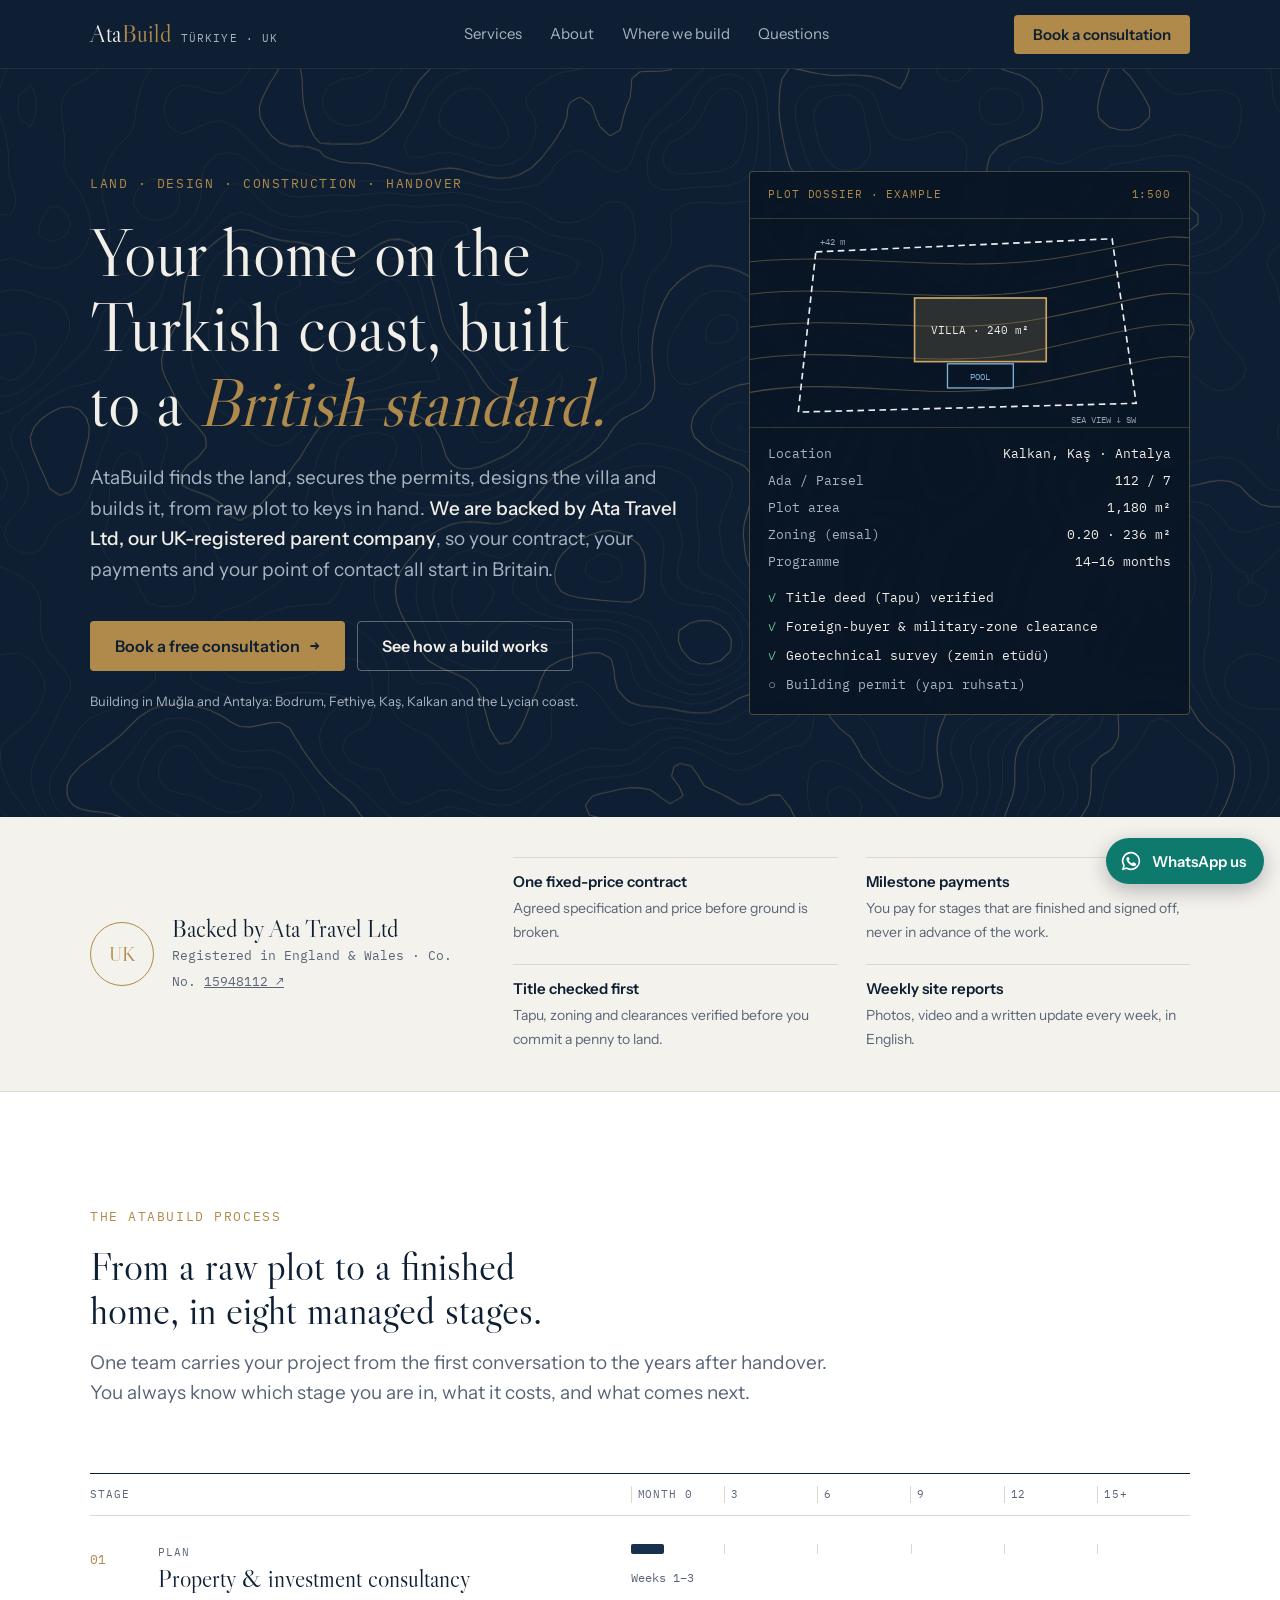
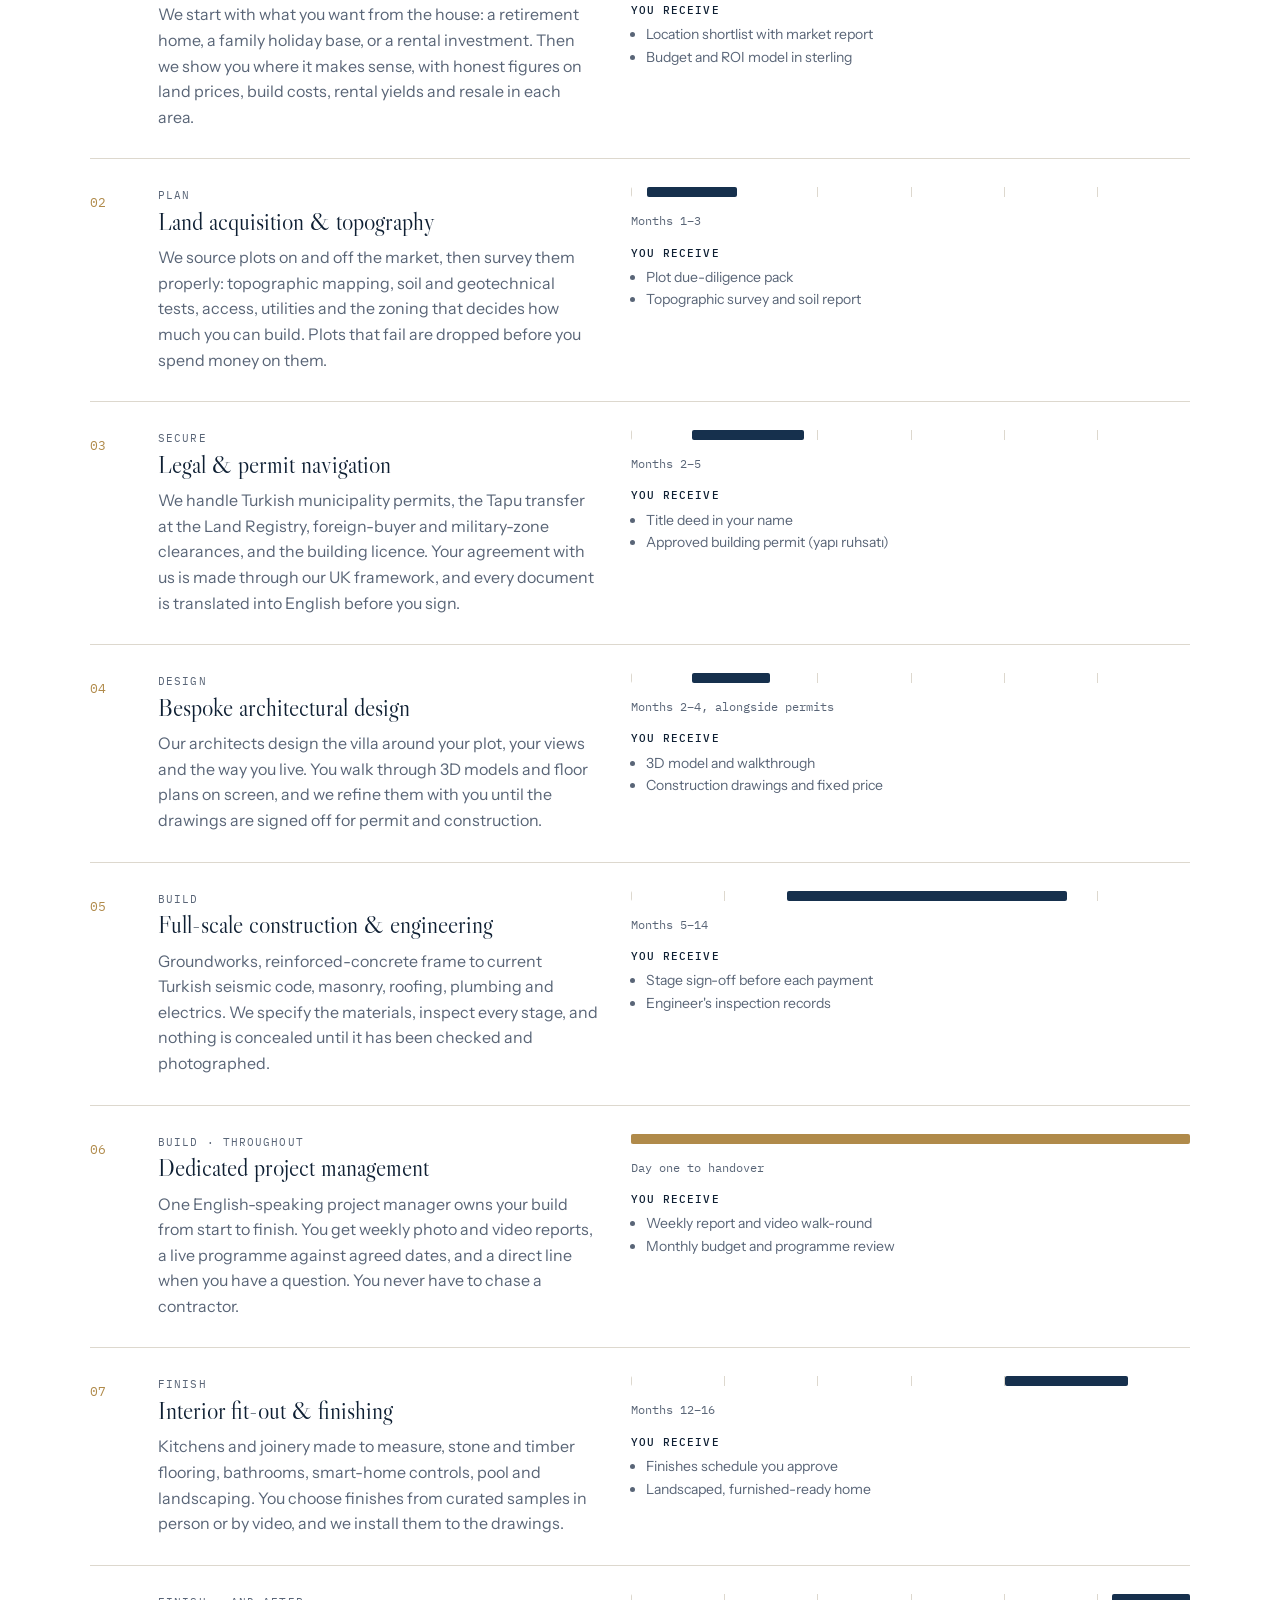
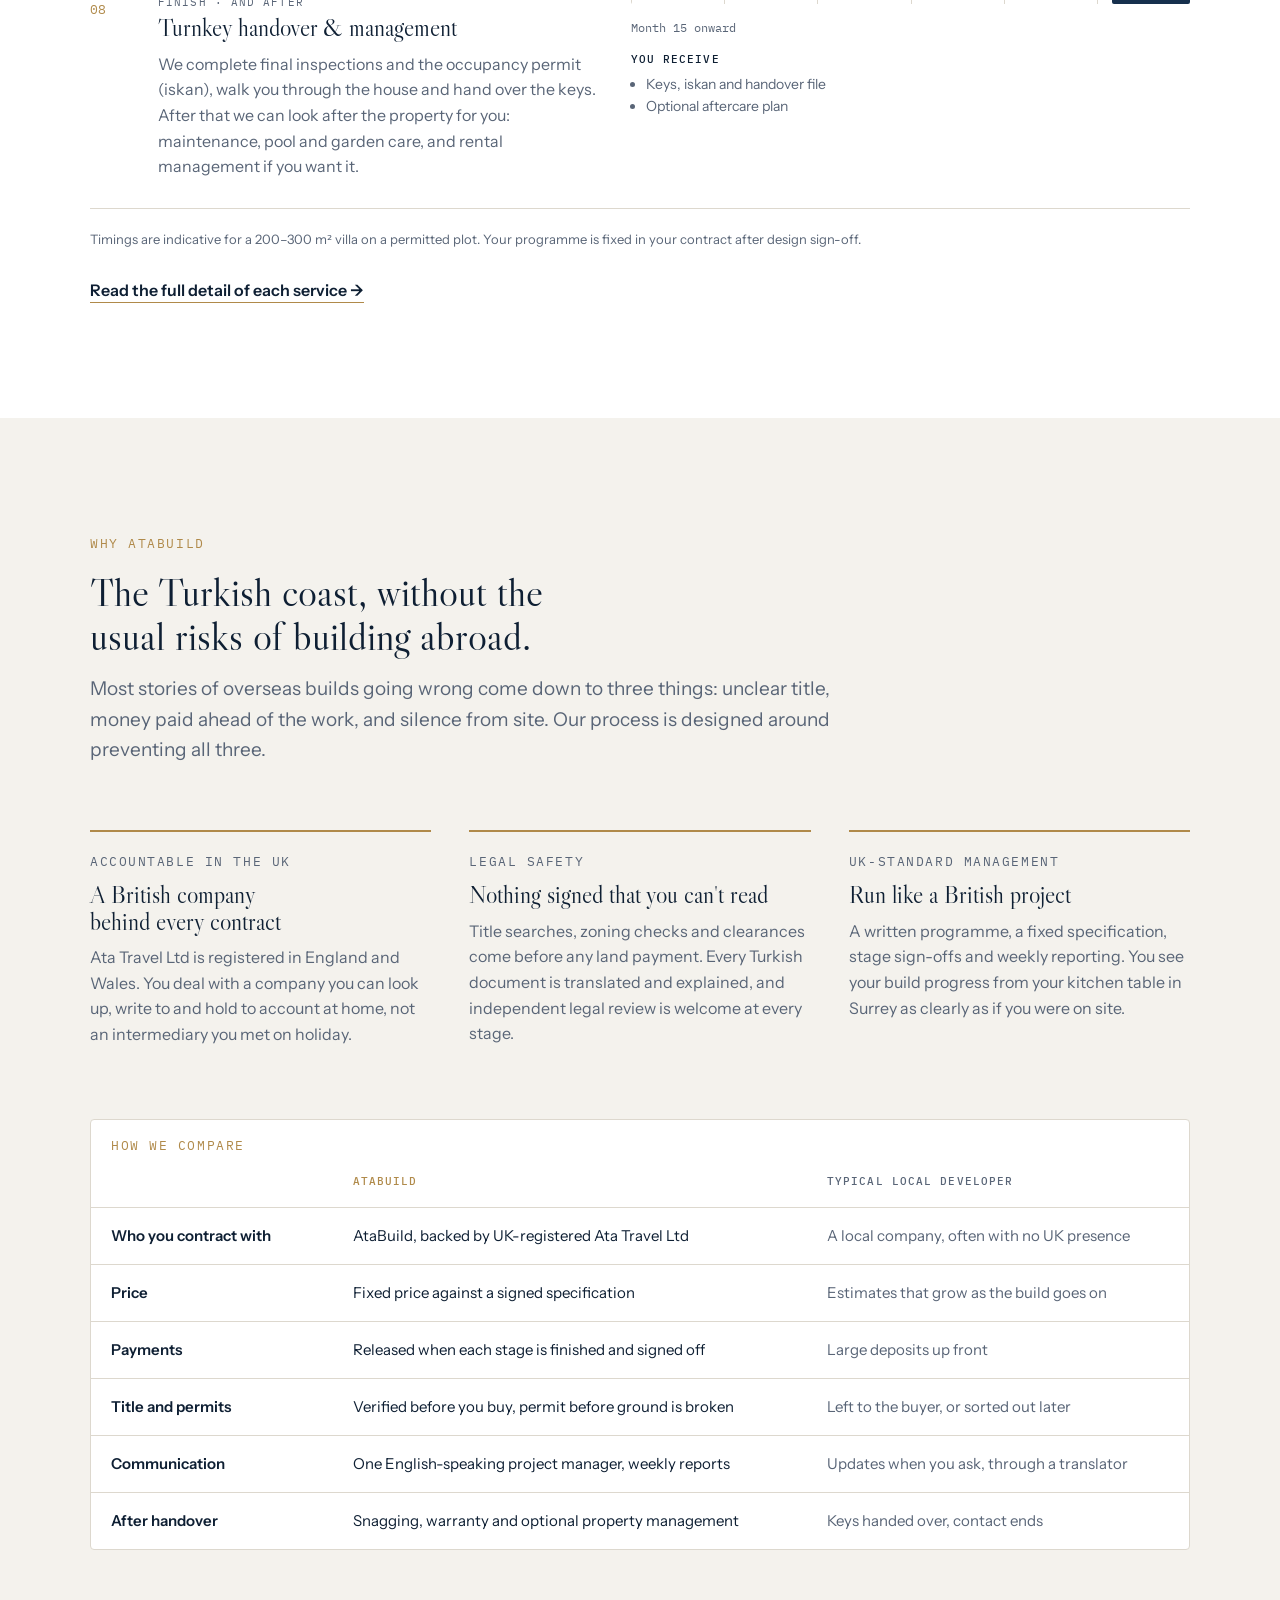
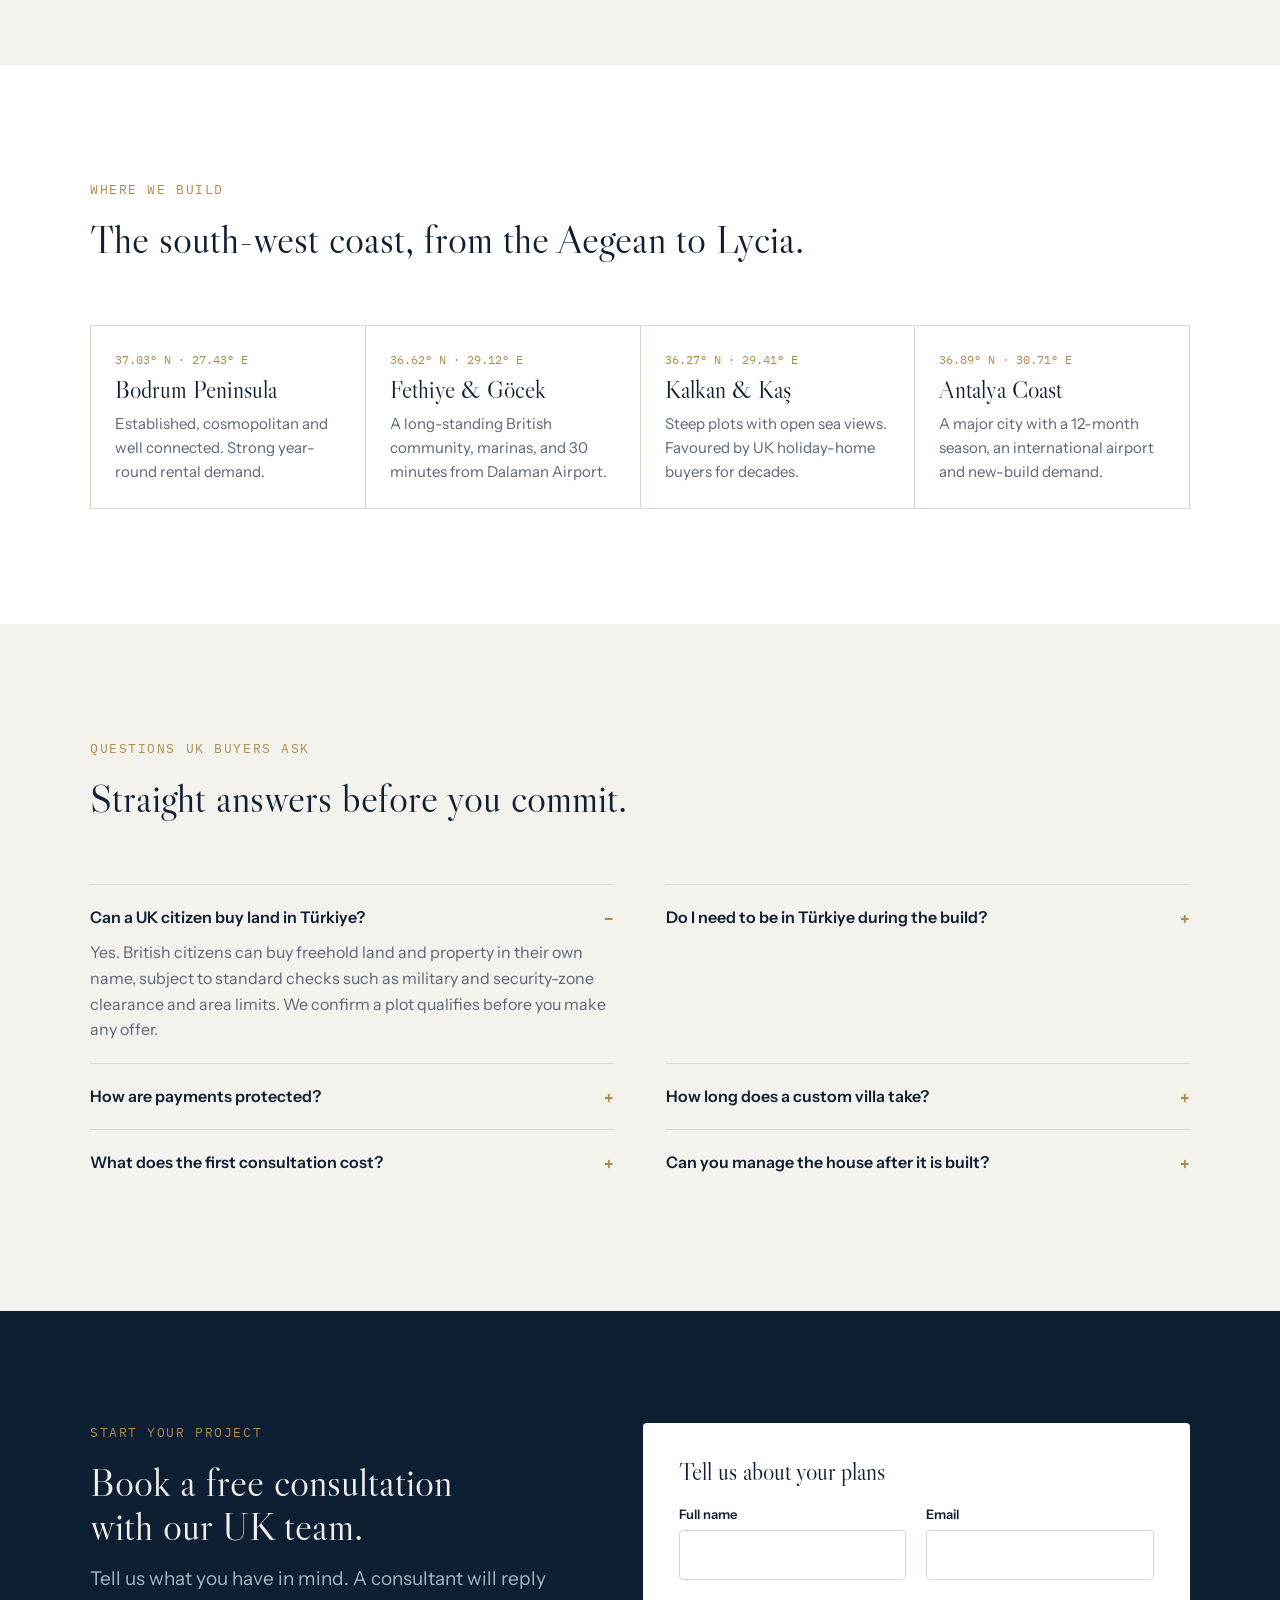
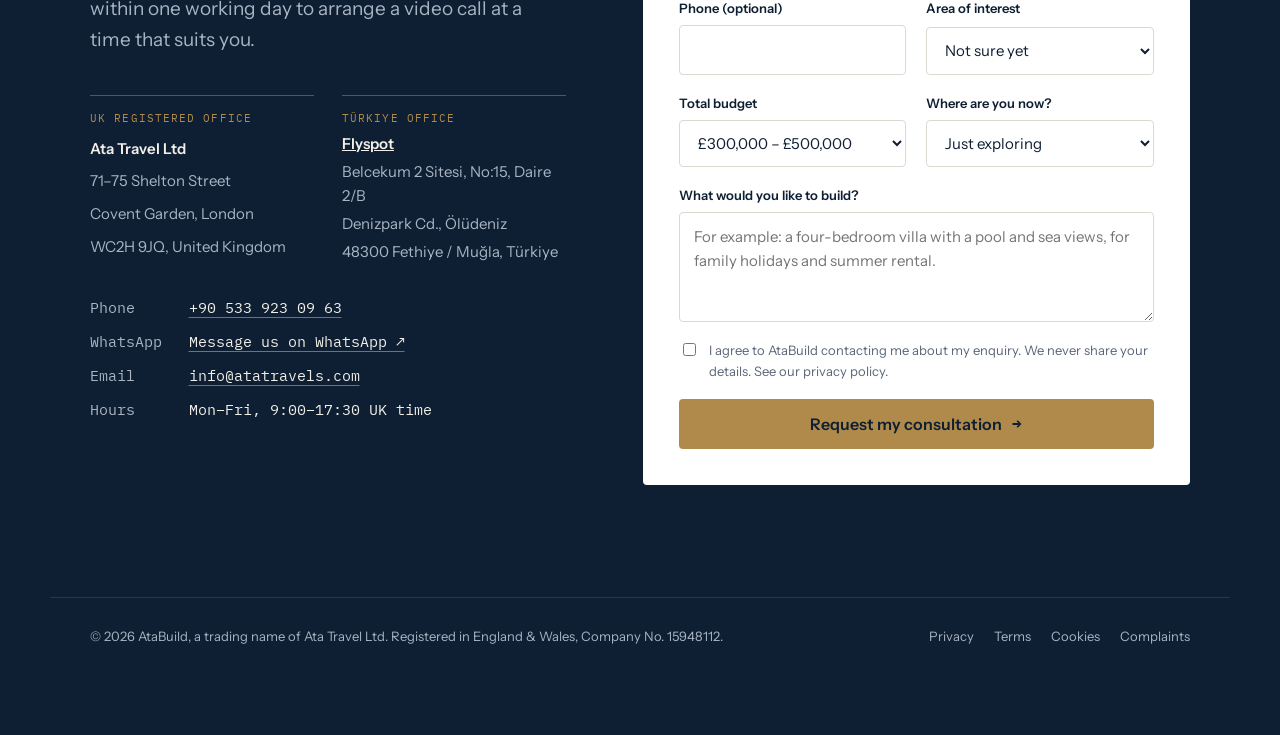
==== commit e6eb3b6a: "Name the Türkiye office Flyspot Co-Authored-By: Claude Opus 5.5 <noreply@anthropic.com> Claude-Sessi" ====
--- a/index.html
+++ b/index.html
@@ -316,7 +316,7 @@
 
       <div class="offices">
         <address class="office"><span class="tag">UK registered office</span><b>Ata Travel Ltd</b><span>71–75 Shelton Street</span><span>Covent Garden, London</span><span>WC2H 9JQ, United Kingdom</span></address>
-        <address class="office"><span class="tag">Türkiye office</span><b>AtaBuild Türkiye</b><span>Belcekum 2 Sitesi, No:15, Daire 2/B</span><span>Denizpark Cd., Ölüdeniz</span><span>48300 Fethiye / Muğla, Türkiye</span></address>
+        <address class="office"><span class="tag">Türkiye office</span><b><a href="https://flyspot.com.tr" target="_blank" rel="noopener">Flyspot</a></b><span>Belcekum 2 Sitesi, No:15, Daire 2/B</span><span>Denizpark Cd., Ölüdeniz</span><span>48300 Fethiye / Muğla, Türkiye</span></address>
       </div>
 
       <div class="direct">
